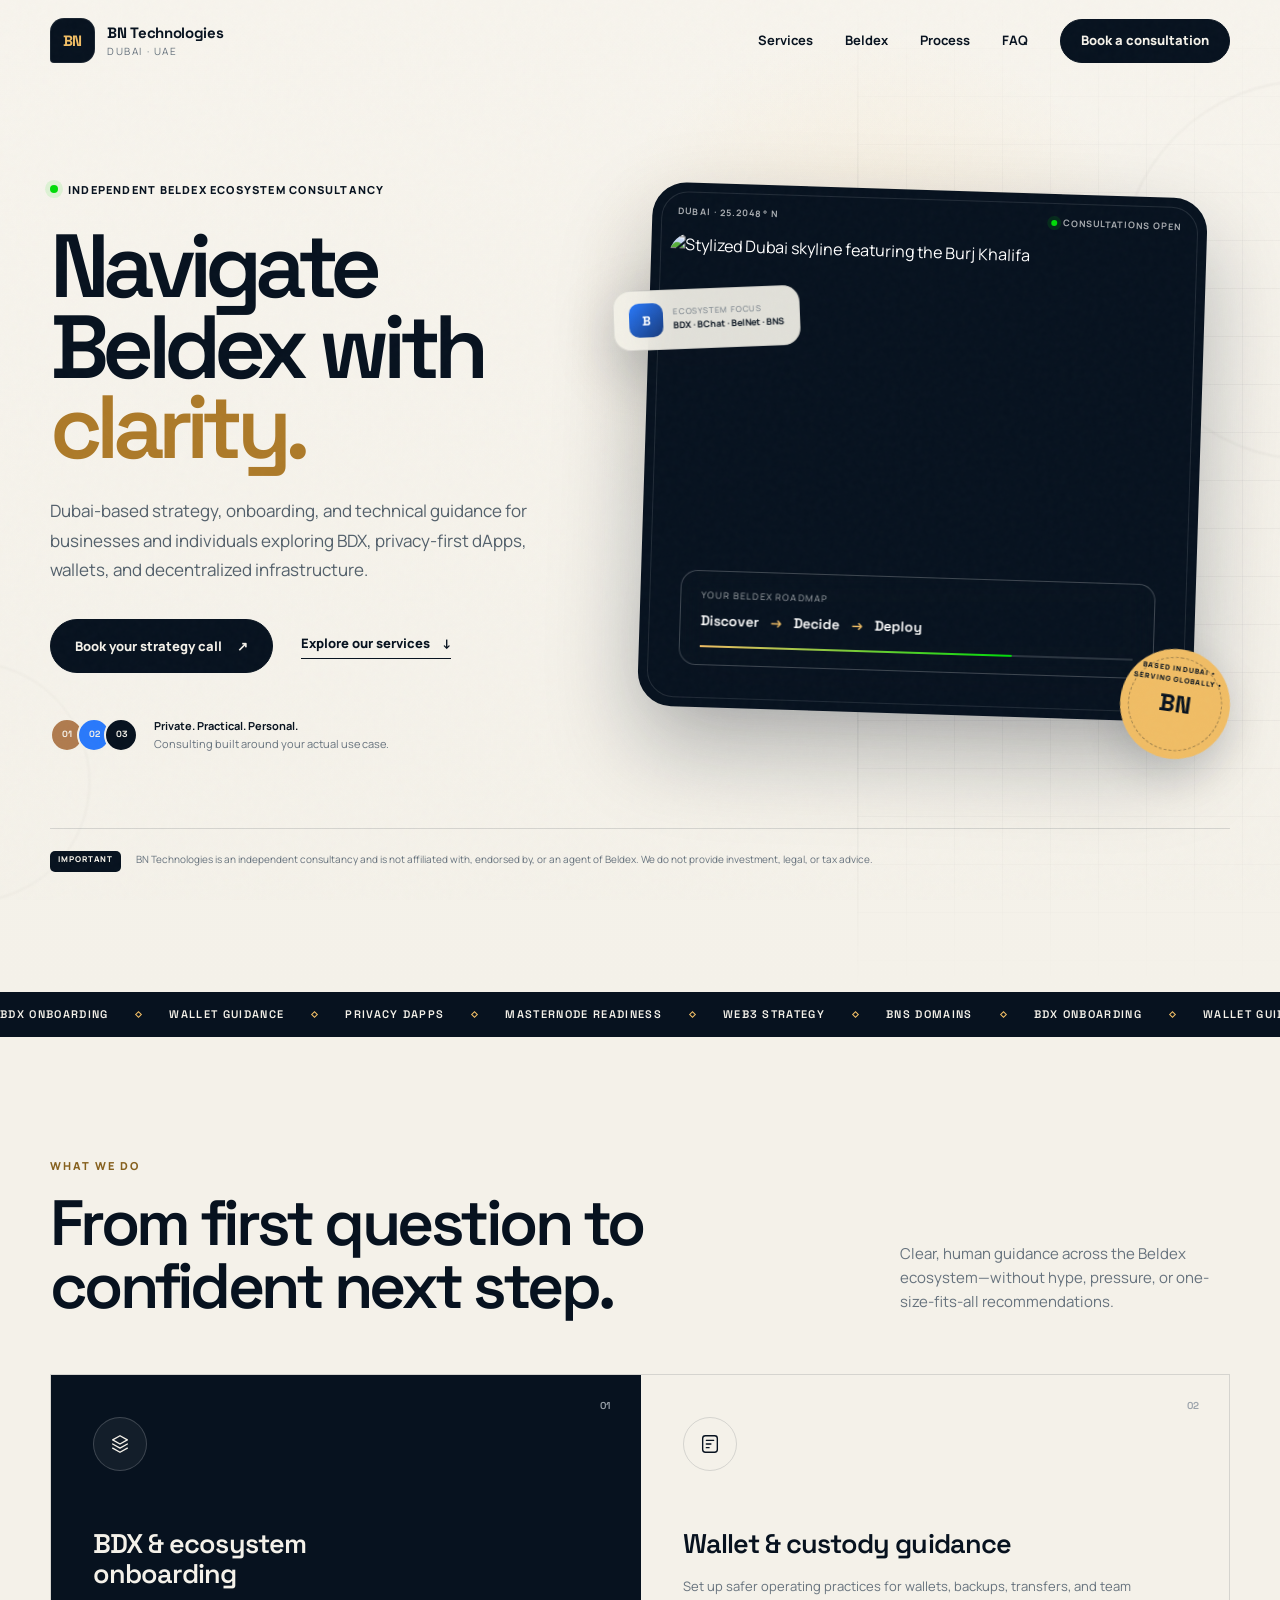
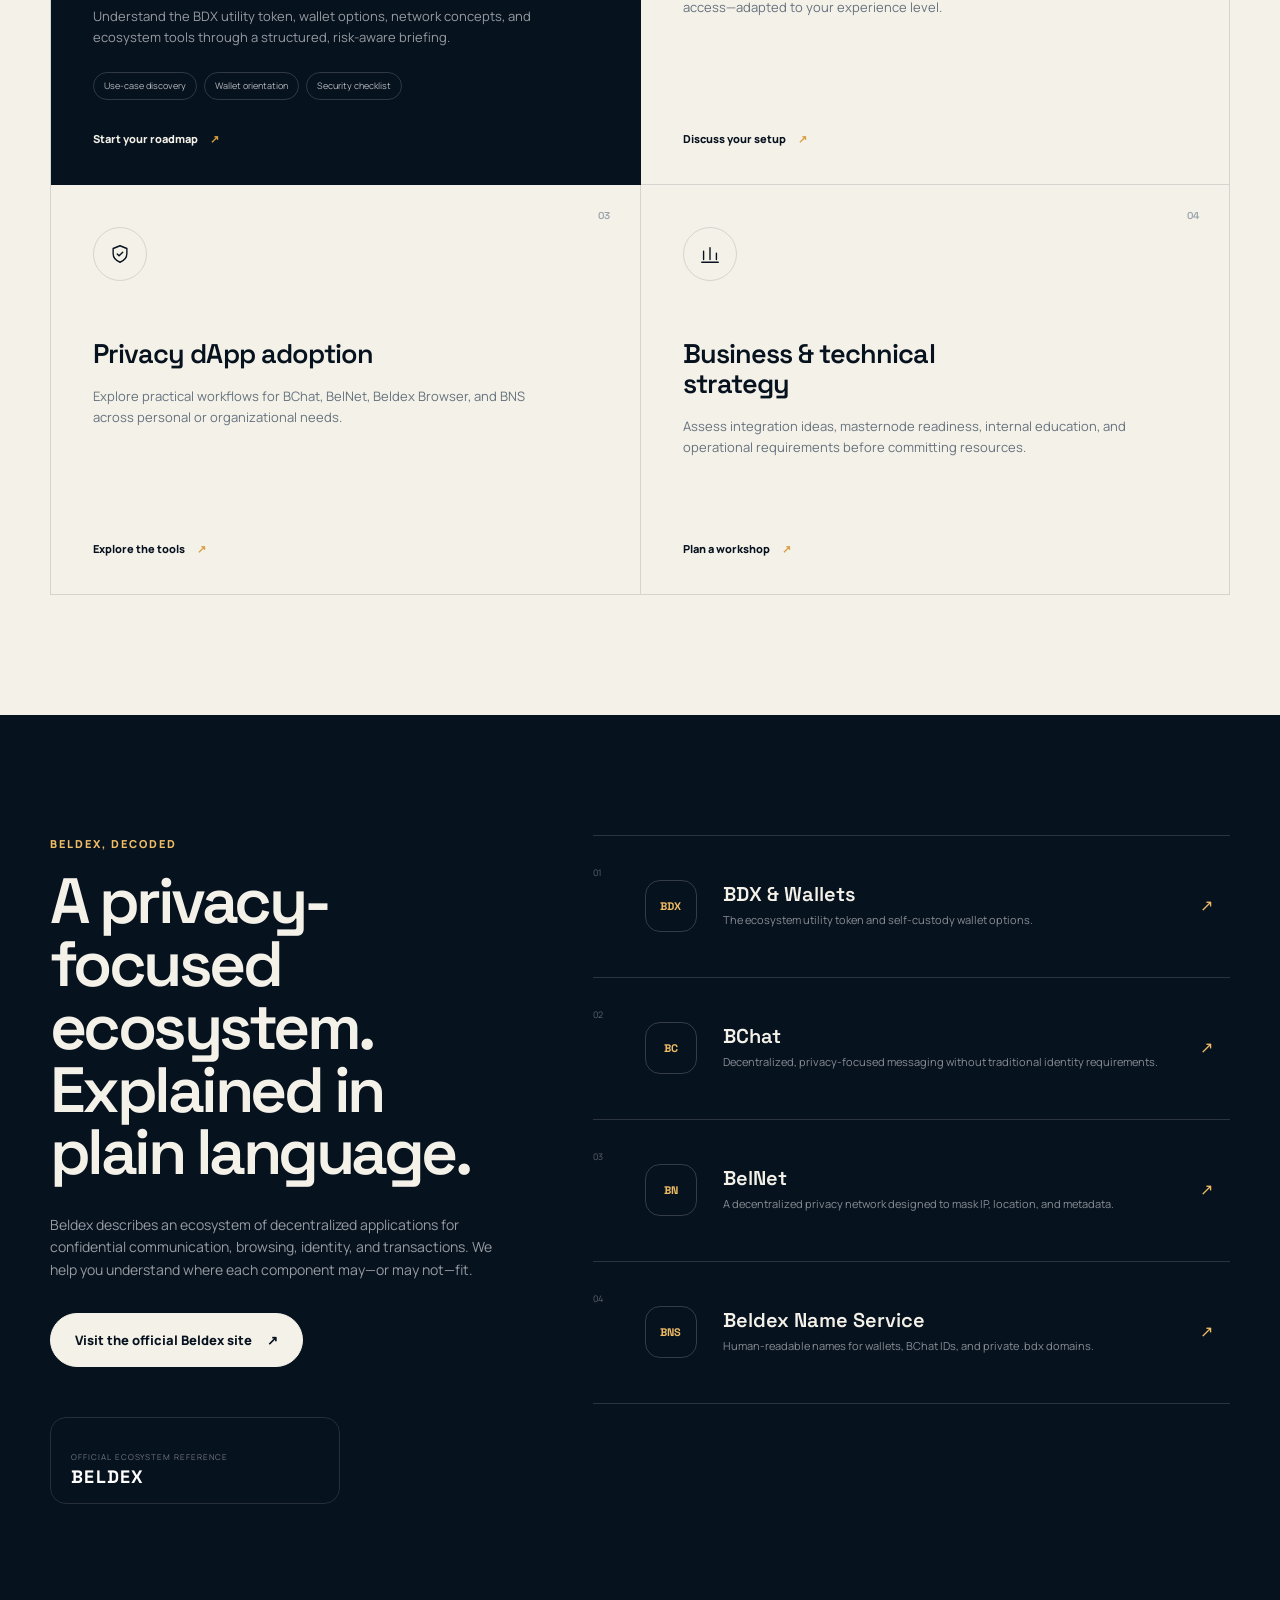
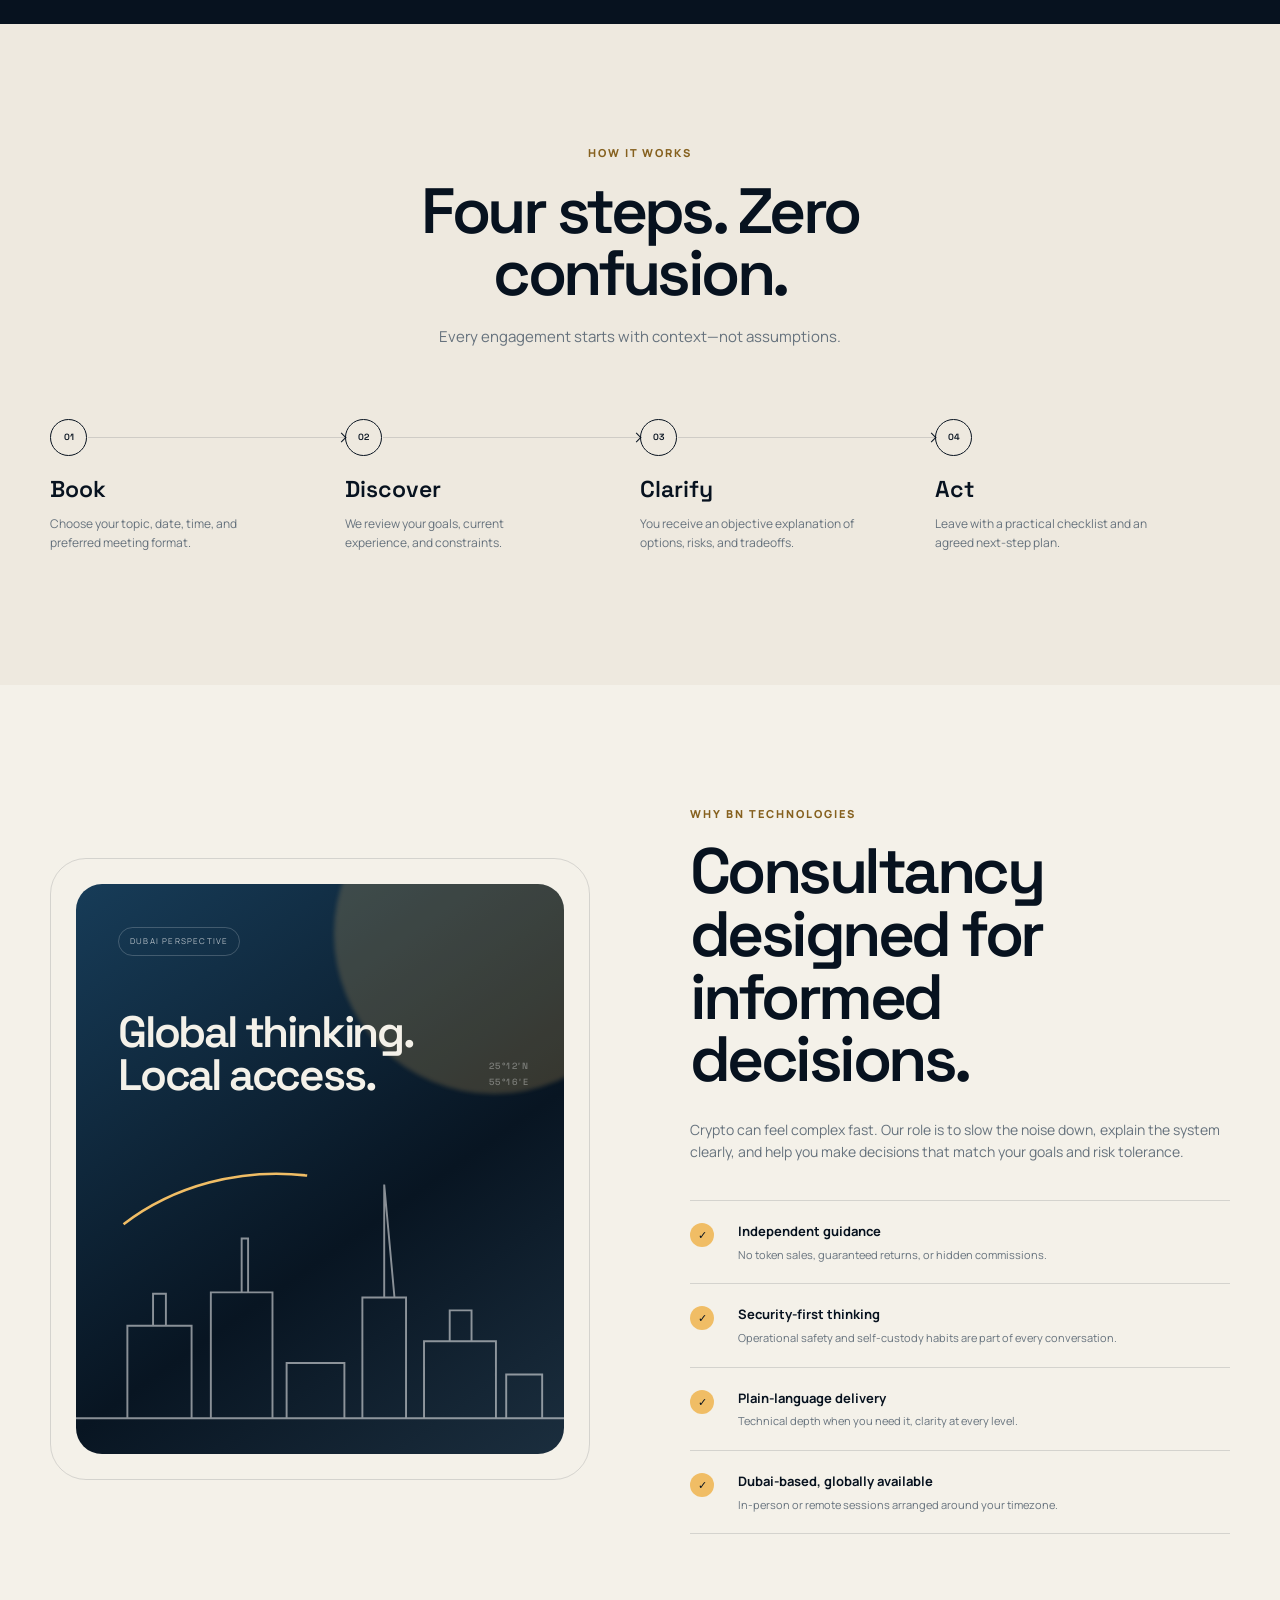
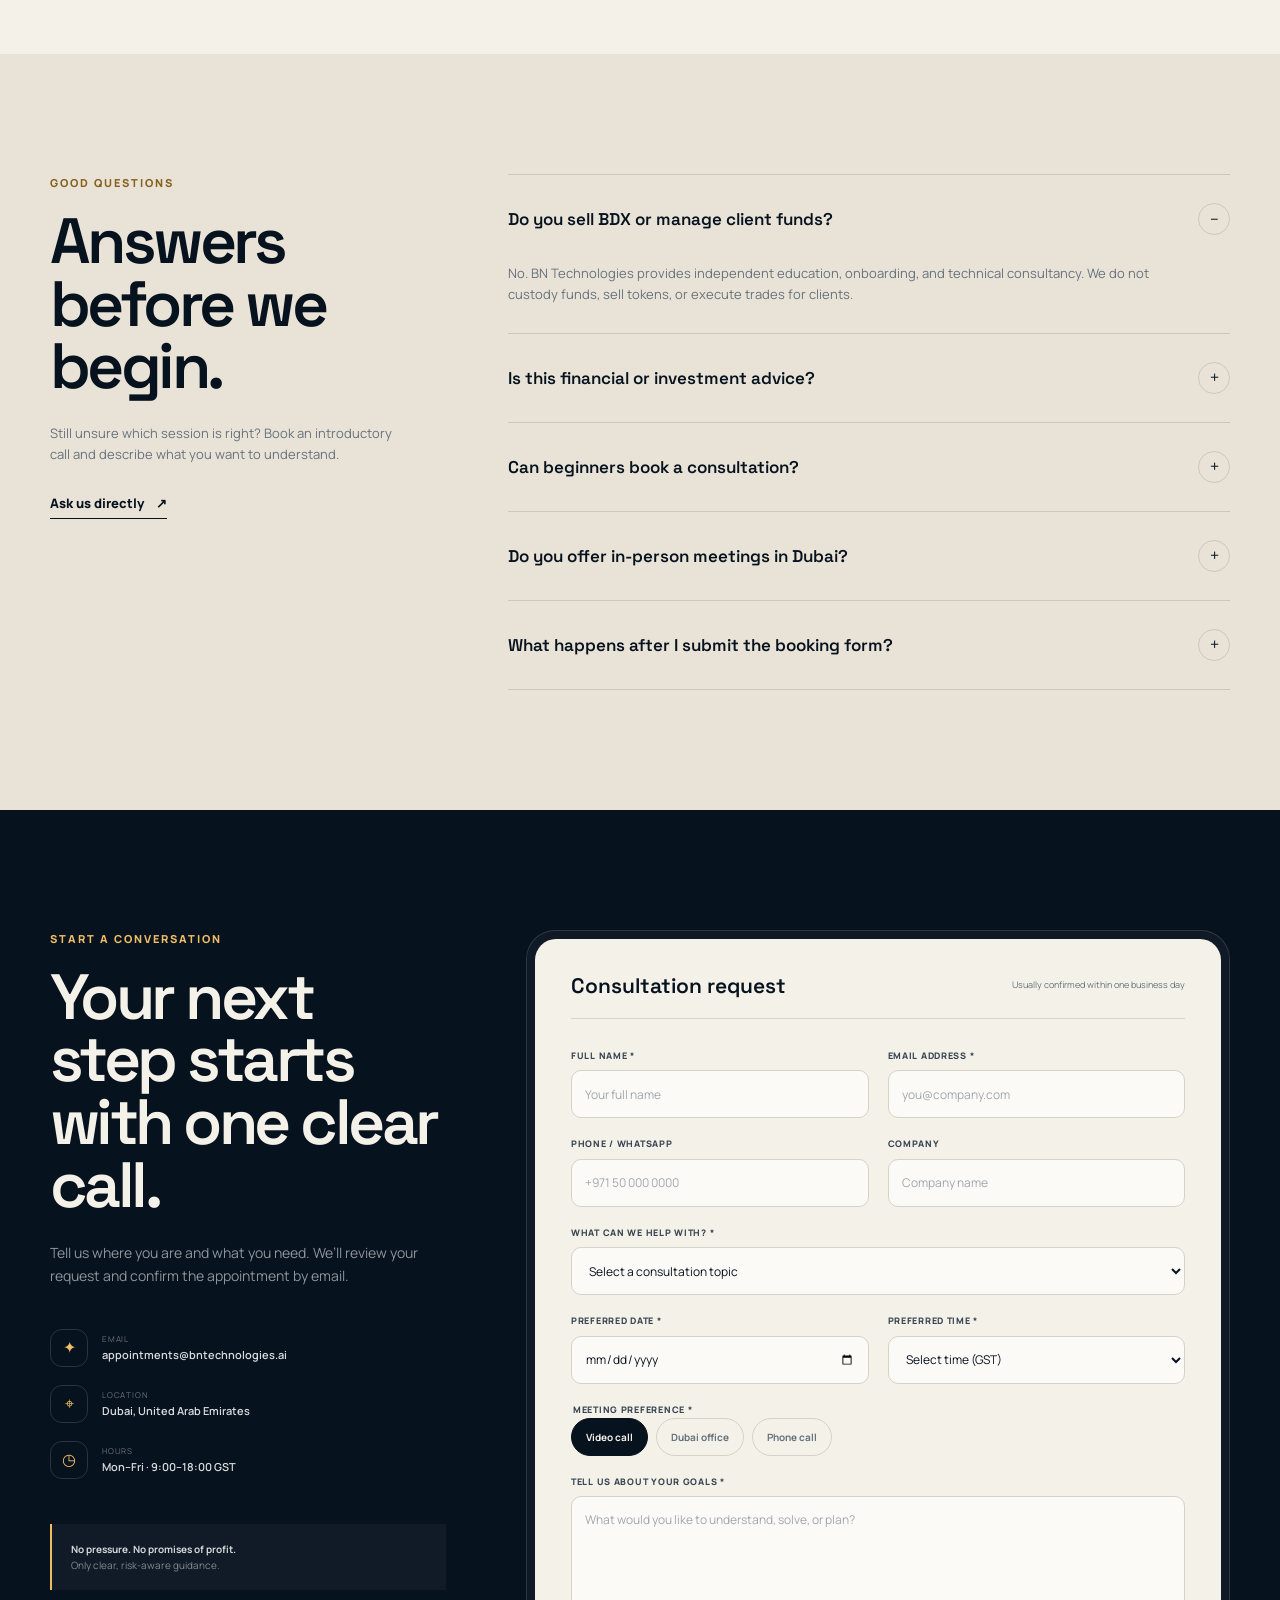
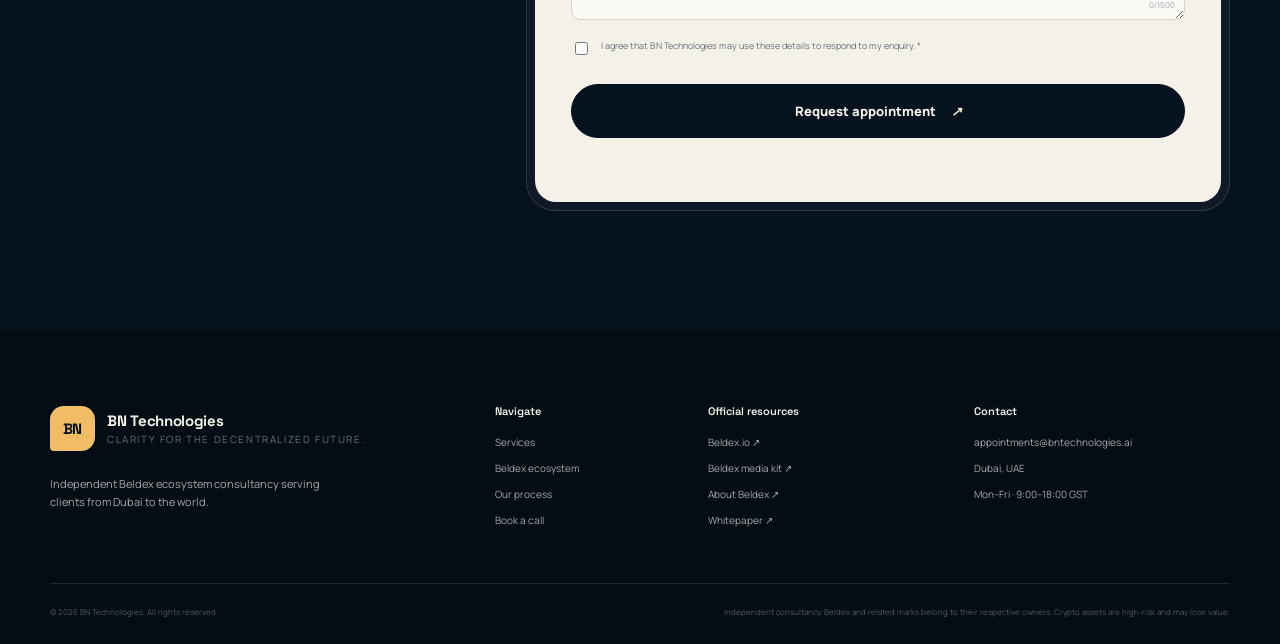
==== index.html @ bf2b1afa "Add files via upload" ====
<!doctype html>
<html lang="en">
<head>
  <meta charset="utf-8">
  <meta name="viewport" content="width=device-width, initial-scale=1">
  <meta name="description" content="BN Technologies is a Dubai-based independent consultancy for Beldex ecosystem onboarding, wallet guidance, privacy tools, masternode readiness, and Web3 strategy.">
  <meta name="theme-color" content="#07121f">
  <meta property="og:title" content="BN Technologies | Beldex Ecosystem Consultancy in Dubai">
  <meta property="og:description" content="Practical, independent guidance for BDX, wallets, BChat, BelNet, BNS, and Beldex ecosystem adoption.">
  <meta property="og:type" content="website">
  <meta property="og:url" content="https://bntechnologies.ai/">
  <link rel="canonical" href="https://bntechnologies.ai/">
  <link rel="icon" href="assets/favicon.svg" type="image/svg+xml">
  <link rel="preconnect" href="https://fonts.googleapis.com">
  <link rel="preconnect" href="https://fonts.gstatic.com" crossorigin>
  <link href="https://fonts.googleapis.com/css2?family=Manrope:wght@400;500;600;700;800&amp;family=Space+Grotesk:wght@500;600;700&amp;display=swap" rel="stylesheet">
  <script>document.documentElement.classList.add('js');</script>
  <link rel="stylesheet" href="styles.css">
  <title>BN Technologies | Beldex Ecosystem Consultancy in Dubai</title>
</head>
<body>
  <div class="page-noise" aria-hidden="true"></div>
  <header class="site-header" id="top">
    <div class="container header-inner">
      <a class="brand" href="#top" aria-label="BN Technologies home">
        <span class="brand-mark" aria-hidden="true"><span>BN</span></span>
        <span class="brand-copy"><strong>BN Technologies</strong><small>Dubai · UAE</small></span>
      </a>
      <button class="menu-toggle" type="button" aria-expanded="false" aria-controls="site-nav" aria-label="Toggle navigation">
        <span></span><span></span>
      </button>
      <nav class="site-nav" id="site-nav" aria-label="Primary navigation">
        <a href="#services">Services</a>
        <a href="#ecosystem">Beldex</a>
        <a href="#process">Process</a>
        <a href="#faq">FAQ</a>
        <a class="button button-small" href="#book">Book a consultation</a>
      </nav>
    </div>
  </header>

  <main>
    <section class="hero section-pad">
      <div class="hero-orb hero-orb-one" aria-hidden="true"></div>
      <div class="hero-orb hero-orb-two" aria-hidden="true"></div>
      <div class="container hero-grid">
        <div class="hero-copy reveal">
          <div class="eyebrow"><span class="eyebrow-dot"></span>Independent Beldex ecosystem consultancy</div>
          <h1>Navigate Beldex with <em>clarity.</em></h1>
          <p class="hero-lead">Dubai-based strategy, onboarding, and technical guidance for businesses and individuals exploring BDX, privacy-first dApps, wallets, and decentralized infrastructure.</p>
          <div class="hero-actions">
            <a class="button" href="#book">Book your strategy call <span aria-hidden="true">↗</span></a>
            <a class="text-link" href="#services">Explore our services <span aria-hidden="true">↓</span></a>
          </div>
          <div class="hero-trust">
            <div class="trust-avatars" aria-hidden="true"><span>01</span><span>02</span><span>03</span></div>
            <p><strong>Private. Practical. Personal.</strong><br>Consulting built around your actual use case.</p>
          </div>
        </div>

        <div class="hero-visual reveal reveal-delay">
          <div class="skyline-card">
            <div class="skyline-topline">
              <span>Dubai · 25.2048° N</span>
              <span class="live-badge"><i></i>Consultations open</span>
            </div>
            <img class="dubai-skyline" src="assets/dubai-skyline.svg" alt="Stylized Dubai skyline featuring the Burj Khalifa">
            <div class="hero-data-card hero-data-primary">
              <span class="data-label">Your Beldex roadmap</span>
              <strong>Discover <span>→</span> Decide <span>→</span> Deploy</strong>
              <div class="progress-track"><i></i></div>
            </div>
            <div class="hero-data-card hero-data-floating">
              <span class="mini-icon" aria-hidden="true">B</span>
              <span><small>Ecosystem focus</small><strong>BDX · BChat · BelNet · BNS</strong></span>
            </div>
          </div>
          <div class="hero-stamp" aria-label="Based in Dubai, serving globally">
            <span>BASED IN DUBAI • SERVING GLOBALLY • </span>
            <strong>BN</strong>
          </div>
        </div>
      </div>
      <div class="container disclaimer-bar reveal">
        <span>Important</span>
        <p>BN Technologies is an independent consultancy and is not affiliated with, endorsed by, or an agent of Beldex. We do not provide investment, legal, or tax advice.</p>
      </div>
    </section>

    <section class="signal-strip" aria-label="Core expertise">
      <div class="signal-track">
        <span>BDX onboarding</span><i></i><span>Wallet guidance</span><i></i><span>Privacy dApps</span><i></i><span>Masternode readiness</span><i></i><span>Web3 strategy</span><i></i><span>BNS domains</span><i></i>
        <span aria-hidden="true">BDX onboarding</span><i aria-hidden="true"></i><span aria-hidden="true">Wallet guidance</span><i aria-hidden="true"></i><span aria-hidden="true">Privacy dApps</span><i aria-hidden="true"></i><span aria-hidden="true">Masternode readiness</span><i aria-hidden="true"></i><span aria-hidden="true">Web3 strategy</span><i aria-hidden="true"></i><span aria-hidden="true">BNS domains</span><i aria-hidden="true"></i>
      </div>
    </section>

    <section class="services section-pad" id="services">
      <div class="container">
        <div class="section-heading reveal">
          <div><span class="kicker">What we do</span><h2>From first question to confident next step.</h2></div>
          <p>Clear, human guidance across the Beldex ecosystem—without hype, pressure, or one-size-fits-all recommendations.</p>
        </div>
        <div class="services-grid">
          <article class="service-card service-card-featured reveal">
            <div class="service-number">01</div>
            <div class="service-icon" aria-hidden="true"><svg viewBox="0 0 24 24"><path d="M4 7.5 12 3l8 4.5-8 4.5-8-4.5Z"/><path d="m4 12 8 4.5 8-4.5M4 16.5l8 4.5 8-4.5"/></svg></div>
            <h3>BDX & ecosystem onboarding</h3>
            <p>Understand the BDX utility token, wallet options, network concepts, and ecosystem tools through a structured, risk-aware briefing.</p>
            <ul><li>Use-case discovery</li><li>Wallet orientation</li><li>Security checklist</li></ul>
            <a href="#book">Start your roadmap <span>↗</span></a>
          </article>
          <article class="service-card reveal">
            <div class="service-number">02</div>
            <div class="service-icon" aria-hidden="true"><svg viewBox="0 0 24 24"><rect x="4" y="3" width="16" height="18" rx="3"/><path d="M8 8h8M8 12h5M8 16h3"/></svg></div>
            <h3>Wallet & custody guidance</h3>
            <p>Set up safer operating practices for wallets, backups, transfers, and team access—adapted to your experience level.</p>
            <a href="#book">Discuss your setup <span>↗</span></a>
          </article>
          <article class="service-card reveal">
            <div class="service-number">03</div>
            <div class="service-icon" aria-hidden="true"><svg viewBox="0 0 24 24"><path d="M12 3 4.5 6v5.5c0 4.6 3.2 7.8 7.5 9.5 4.3-1.7 7.5-4.9 7.5-9.5V6L12 3Z"/><path d="m9 12 2 2 4-4"/></svg></div>
            <h3>Privacy dApp adoption</h3>
            <p>Explore practical workflows for BChat, BelNet, Beldex Browser, and BNS across personal or organizational needs.</p>
            <a href="#ecosystem">Explore the tools <span>↗</span></a>
          </article>
          <article class="service-card reveal">
            <div class="service-number">04</div>
            <div class="service-icon" aria-hidden="true"><svg viewBox="0 0 24 24"><path d="M5 18V9M12 18V5M19 18v-7"/><path d="M3 21h18"/></svg></div>
            <h3>Business & technical strategy</h3>
            <p>Assess integration ideas, masternode readiness, internal education, and operational requirements before committing resources.</p>
            <a href="#book">Plan a workshop <span>↗</span></a>
          </article>
        </div>
      </div>
    </section>

    <section class="ecosystem section-pad" id="ecosystem">
      <div class="container ecosystem-grid">
        <div class="ecosystem-intro reveal">
          <span class="kicker kicker-light">Beldex, decoded</span>
          <h2>A privacy-focused ecosystem. Explained in plain language.</h2>
          <p>Beldex describes an ecosystem of decentralized applications for confidential communication, browsing, identity, and transactions. We help you understand where each component may—or may not—fit.</p>
          <a class="button button-light" href="https://beldex.io" target="_blank" rel="noopener noreferrer">Visit the official Beldex site <span>↗</span></a>
          <div class="official-mark">
            <span>Official ecosystem reference</span>
            <img src="https://beldex.io/img/media-kit/download/Beldex_horizontal_svg.svg" alt="Beldex official logo" loading="lazy">
            <strong aria-hidden="true">BELDEX</strong>
          </div>
        </div>
        <div class="ecosystem-list">
          <a class="ecosystem-item reveal" href="https://beldex.io/usebdx" target="_blank" rel="noopener noreferrer">
            <span class="ecosystem-index">01</span>
            <span class="ecosystem-symbol">BDX</span>
            <span><strong>BDX & Wallets</strong><small>The ecosystem utility token and self-custody wallet options.</small></span>
            <i>↗</i>
          </a>
          <a class="ecosystem-item reveal" href="https://bchat.beldex.io" target="_blank" rel="noopener noreferrer">
            <span class="ecosystem-index">02</span>
            <span class="ecosystem-symbol">BC</span>
            <span><strong>BChat</strong><small>Decentralized, privacy-focused messaging without traditional identity requirements.</small></span>
            <i>↗</i>
          </a>
          <a class="ecosystem-item reveal" href="https://belnet.beldex.io" target="_blank" rel="noopener noreferrer">
            <span class="ecosystem-index">03</span>
            <span class="ecosystem-symbol">BN</span>
            <span><strong>BelNet</strong><small>A decentralized privacy network designed to mask IP, location, and metadata.</small></span>
            <i>↗</i>
          </a>
          <a class="ecosystem-item reveal" href="https://bns.beldex.io" target="_blank" rel="noopener noreferrer">
            <span class="ecosystem-index">04</span>
            <span class="ecosystem-symbol">BNS</span>
            <span><strong>Beldex Name Service</strong><small>Human-readable names for wallets, BChat IDs, and private .bdx domains.</small></span>
            <i>↗</i>
          </a>
        </div>
      </div>
    </section>

    <section class="process section-pad" id="process">
      <div class="container">
        <div class="section-heading section-heading-centered reveal">
          <div><span class="kicker">How it works</span><h2>Four steps. Zero confusion.</h2></div>
          <p>Every engagement starts with context—not assumptions.</p>
        </div>
        <div class="process-grid">
          <article class="process-step reveal"><span>01</span><div class="process-line"><i></i></div><h3>Book</h3><p>Choose your topic, date, time, and preferred meeting format.</p></article>
          <article class="process-step reveal"><span>02</span><div class="process-line"><i></i></div><h3>Discover</h3><p>We review your goals, current experience, and constraints.</p></article>
          <article class="process-step reveal"><span>03</span><div class="process-line"><i></i></div><h3>Clarify</h3><p>You receive an objective explanation of options, risks, and tradeoffs.</p></article>
          <article class="process-step reveal"><span>04</span><div class="process-line"><i></i></div><h3>Act</h3><p>Leave with a practical checklist and an agreed next-step plan.</p></article>
        </div>
      </div>
    </section>

    <section class="why-us section-pad">
      <div class="container why-grid">
        <div class="why-visual reveal">
          <div class="dubai-panel">
            <span class="panel-tag">Dubai perspective</span>
            <h3>Global thinking.<br>Local access.</h3>
            <div class="dubai-coordinates">25°12′N<br>55°16′E</div>
            <svg viewBox="0 0 380 240" aria-hidden="true"><path d="M0 212h380M40 212v-72h50v72M60 140v-25h10v25M105 212v-98h48v98M129 114V72h5v42M164 212v-43h45v43M223 212v-94h34v94M240 118V30l8 88M271 212v-60h56v60M291 152v-24h17v24M335 212v-34h28v34"/><path class="sun-line" d="M37 61c39-30 91-44 143-38"/></svg>
          </div>
        </div>
        <div class="why-copy reveal">
          <span class="kicker">Why BN Technologies</span>
          <h2>Consultancy designed for informed decisions.</h2>
          <p>Crypto can feel complex fast. Our role is to slow the noise down, explain the system clearly, and help you make decisions that match your goals and risk tolerance.</p>
          <div class="why-points">
            <div><span>✓</span><p><strong>Independent guidance</strong><small>No token sales, guaranteed returns, or hidden commissions.</small></p></div>
            <div><span>✓</span><p><strong>Security-first thinking</strong><small>Operational safety and self-custody habits are part of every conversation.</small></p></div>
            <div><span>✓</span><p><strong>Plain-language delivery</strong><small>Technical depth when you need it, clarity at every level.</small></p></div>
            <div><span>✓</span><p><strong>Dubai-based, globally available</strong><small>In-person or remote sessions arranged around your timezone.</small></p></div>
          </div>
        </div>
      </div>
    </section>

    <section class="faq section-pad" id="faq">
      <div class="container faq-grid">
        <div class="faq-intro reveal">
          <span class="kicker">Good questions</span>
          <h2>Answers before we begin.</h2>
          <p>Still unsure which session is right? Book an introductory call and describe what you want to understand.</p>
          <a class="text-link" href="#book">Ask us directly <span>↗</span></a>
        </div>
        <div class="accordion reveal">
          <div class="accordion-item is-open">
            <button type="button" aria-expanded="true"><span>Do you sell BDX or manage client funds?</span><i>−</i></button>
            <div class="accordion-panel"><p>No. BN Technologies provides independent education, onboarding, and technical consultancy. We do not custody funds, sell tokens, or execute trades for clients.</p></div>
          </div>
          <div class="accordion-item">
            <button type="button" aria-expanded="false"><span>Is this financial or investment advice?</span><i>+</i></button>
            <div class="accordion-panel"><p>No. Our work is informational and technical. Crypto assets carry significant risk, and clients should obtain independent legal, tax, and financial advice where appropriate.</p></div>
          </div>
          <div class="accordion-item">
            <button type="button" aria-expanded="false"><span>Can beginners book a consultation?</span><i>+</i></button>
            <div class="accordion-panel"><p>Yes. Sessions are tailored to your current experience. We can begin with the fundamentals or move directly into a specific wallet, dApp, or infrastructure topic.</p></div>
          </div>
          <div class="accordion-item">
            <button type="button" aria-expanded="false"><span>Do you offer in-person meetings in Dubai?</span><i>+</i></button>
            <div class="accordion-panel"><p>Yes, subject to availability and confirmation. Remote consultations are also available globally by Google Meet, Zoom, or Microsoft Teams.</p></div>
          </div>
          <div class="accordion-item">
            <button type="button" aria-expanded="false"><span>What happens after I submit the booking form?</span><i>+</i></button>
            <div class="accordion-panel"><p>Your request is emailed to our appointments inbox. Our team reviews the details and confirms the meeting time or suggests an alternative by email.</p></div>
          </div>
        </div>
      </div>
    </section>

    <section class="booking section-pad" id="book">
      <div class="container booking-shell">
        <div class="booking-copy reveal">
          <span class="kicker kicker-light">Start a conversation</span>
          <h2>Your next step starts with one clear call.</h2>
          <p>Tell us where you are and what you need. We’ll review your request and confirm the appointment by email.</p>
          <div class="booking-contact">
            <div><span aria-hidden="true">✦</span><p><small>Email</small><a href="mailto:appointments@bntechnologies.ai">appointments@bntechnologies.ai</a></p></div>
            <div><span aria-hidden="true">⌖</span><p><small>Location</small><strong>Dubai, United Arab Emirates</strong></p></div>
            <div><span aria-hidden="true">◷</span><p><small>Hours</small><strong>Mon–Fri · 9:00–18:00 GST</strong></p></div>
          </div>
          <div class="booking-note"><strong>No pressure. No promises of profit.</strong><br>Only clear, risk-aware guidance.</div>
        </div>

        <div class="booking-form-wrap reveal reveal-delay">
          <form class="booking-form" id="booking-form" action="api/book-appointment.php" method="post">
            <div class="form-heading"><span>Consultation request</span><small>Usually confirmed within one business day</small></div>
            <div class="form-grid">
              <label class="field"><span>Full name *</span><input type="text" name="full_name" autocomplete="name" required maxlength="80" placeholder="Your full name"></label>
              <label class="field"><span>Email address *</span><input type="email" name="email" autocomplete="email" required maxlength="120" placeholder="you@company.com"></label>
              <label class="field"><span>Phone / WhatsApp</span><input type="tel" name="phone" autocomplete="tel" maxlength="30" placeholder="+971 50 000 0000"></label>
              <label class="field"><span>Company</span><input type="text" name="company" autocomplete="organization" maxlength="100" placeholder="Company name"></label>
              <label class="field field-full"><span>What can we help with? *</span><select name="service" required><option value="" selected disabled>Select a consultation topic</option><option>BDX & ecosystem onboarding</option><option>Wallet & custody guidance</option><option>Privacy dApp adoption</option><option>Masternode readiness</option><option>Business & technical strategy</option><option>Team workshop</option><option>Other</option></select></label>
              <label class="field"><span>Preferred date *</span><input id="meeting-date" type="date" name="meeting_date" required></label>
              <label class="field"><span>Preferred time *</span><select name="meeting_time" required><option value="" selected disabled>Select time (GST)</option><option>09:00 GST</option><option>10:30 GST</option><option>12:00 GST</option><option>14:00 GST</option><option>15:30 GST</option><option>17:00 GST</option></select></label>
              <fieldset class="field field-full meeting-mode"><legend>Meeting preference *</legend><label><input type="radio" name="meeting_mode" value="Video call" checked><span>Video call</span></label><label><input type="radio" name="meeting_mode" value="Dubai office"><span>Dubai office</span></label><label><input type="radio" name="meeting_mode" value="Phone call"><span>Phone call</span></label></fieldset>
              <label class="field field-full"><span>Tell us about your goals *</span><textarea name="message" required maxlength="1500" rows="5" placeholder="What would you like to understand, solve, or plan?"></textarea><small class="char-count"><span id="char-count">0</span>/1500</small></label>
              <label class="privacy-check field-full"><input type="checkbox" name="consent" value="yes" required><span>I agree that BN Technologies may use these details to respond to my enquiry. *</span></label>
              <label class="website-field" aria-hidden="true">Leave empty<input type="text" name="website" tabindex="-1" autocomplete="off"></label>
            </div>
            <button class="button submit-button" type="submit"><span>Request appointment</span><i aria-hidden="true">↗</i></button>
            <p class="form-status" id="form-status" role="status" aria-live="polite"></p>
          </form>
        </div>
      </div>
    </section>
  </main>

  <footer class="site-footer">
    <div class="container footer-main">
      <div class="footer-brand">
        <a class="brand" href="#top"><span class="brand-mark"><span>BN</span></span><span class="brand-copy"><strong>BN Technologies</strong><small>Clarity for the decentralized future.</small></span></a>
        <p>Independent Beldex ecosystem consultancy serving clients from Dubai to the world.</p>
      </div>
      <div class="footer-links"><strong>Navigate</strong><a href="#services">Services</a><a href="#ecosystem">Beldex ecosystem</a><a href="#process">Our process</a><a href="#book">Book a call</a></div>
      <div class="footer-links"><strong>Official resources</strong><a href="https://beldex.io" target="_blank" rel="noopener noreferrer">Beldex.io ↗</a><a href="https://beldex.io/mediakit" target="_blank" rel="noopener noreferrer">Beldex media kit ↗</a><a href="https://beldex.io/about-us" target="_blank" rel="noopener noreferrer">About Beldex ↗</a><a href="https://beldex.io/whitepaper.pdf" target="_blank" rel="noopener noreferrer">Whitepaper ↗</a></div>
      <div class="footer-links"><strong>Contact</strong><a href="mailto:appointments@bntechnologies.ai">appointments@bntechnologies.ai</a><span>Dubai, UAE</span><span>Mon–Fri · 9:00–18:00 GST</span></div>
    </div>
    <div class="container footer-legal">
      <p>© <span id="current-year">2026</span> BN Technologies. All rights reserved.</p>
      <p>Independent consultancy. Beldex and related marks belong to their respective owners. Crypto assets are high-risk and may lose value.</p>
    </div>
  </footer>
  <script src="script.js" defer></script>
</body>
</html>
---- styles.css ----
:root {
  --ink: #07121f;
  --ink-soft: #102233;
  --paper: #f4f1e9;
  --paper-deep: #e9e3d6;
  --white: #ffffff;
  --sand: #f0bd65;
  --sand-deep: #d99e42;
  --blue: #2979fb;
  --green: #00db09;
  --muted: #66727d;
  --line: rgba(7, 18, 31, .13);
  --radius: 26px;
  --shadow: 0 30px 80px rgba(8, 21, 32, .14);
  --font-body: "Manrope", sans-serif;
  --font-display: "Space Grotesk", sans-serif;
}

* { box-sizing: border-box; }
html { scroll-behavior: smooth; }
body { margin: 0; color: var(--ink); background: var(--paper); font-family: var(--font-body); line-height: 1.6; -webkit-font-smoothing: antialiased; }
body.menu-open { overflow: hidden; }
button, input, select, textarea { font: inherit; }
button, a { -webkit-tap-highlight-color: transparent; }
a { color: inherit; text-decoration: none; }
img, svg { display: block; max-width: 100%; }
h1, h2, h3, p { margin-top: 0; }
fieldset { border: 0; margin: 0; padding: 0; }
.container { width: min(1180px, calc(100% - 48px)); margin: 0 auto; }
.section-pad { padding: 120px 0; }
.page-noise { position: fixed; inset: 0; z-index: 99; pointer-events: none; opacity: .035; background-image: url("data:image/svg+xml,%3Csvg viewBox='0 0 180 180' xmlns='http://www.w3.org/2000/svg'%3E%3Cfilter id='n'%3E%3CfeTurbulence type='fractalNoise' baseFrequency='.8' numOctaves='4' stitchTiles='stitch'/%3E%3C/filter%3E%3Crect width='100%25' height='100%25' filter='url(%23n)' opacity='.65'/%3E%3C/svg%3E"); }

.site-header { position: fixed; top: 0; left: 0; width: 100%; z-index: 50; padding: 18px 0; transition: .3s ease; }
.site-header.is-scrolled { padding: 10px 0; background: rgba(244, 241, 233, .84); backdrop-filter: blur(20px); border-bottom: 1px solid rgba(7, 18, 31, .08); }
.header-inner { display: flex; align-items: center; justify-content: space-between; }
.brand { display: inline-flex; align-items: center; gap: 12px; }
.brand-mark { width: 45px; aspect-ratio: 1; display: grid; place-items: center; background: var(--ink); border-radius: 14px 14px 14px 4px; color: var(--sand); box-shadow: inset 0 0 0 1px rgba(255,255,255,.08); }
.brand-mark span { font: 700 15px/1 var(--font-display); letter-spacing: -.04em; }
.brand-copy { display: flex; flex-direction: column; line-height: 1.15; }
.brand-copy strong { font: 700 15px/1.2 var(--font-display); letter-spacing: -.02em; }
.brand-copy small { margin-top: 4px; color: var(--muted); font-size: 10px; letter-spacing: .16em; text-transform: uppercase; }
.site-nav { display: flex; align-items: center; gap: 32px; }
.site-nav > a:not(.button) { font-size: 13px; font-weight: 700; position: relative; }
.site-nav > a:not(.button)::after { content: ""; position: absolute; left: 0; bottom: -6px; width: 100%; height: 1px; background: var(--ink); transform: scaleX(0); transform-origin: right; transition: transform .25s; }
.site-nav > a:not(.button):hover::after { transform: scaleX(1); transform-origin: left; }
.menu-toggle { display: none; border: 0; background: none; width: 44px; height: 44px; padding: 12px; cursor: pointer; }
.menu-toggle span { display: block; height: 2px; background: var(--ink); margin: 6px 0; transition: .25s; }

.button { display: inline-flex; align-items: center; justify-content: center; gap: 15px; min-height: 54px; padding: 0 24px; border: 1px solid var(--ink); border-radius: 100px; color: var(--paper); background: var(--ink); font-size: 13px; font-weight: 800; cursor: pointer; transition: transform .25s, background .25s, color .25s, box-shadow .25s; }
.button:hover { transform: translateY(-2px); color: var(--ink); background: var(--sand); box-shadow: 0 12px 30px rgba(7,18,31,.14); }
.button-small { min-height: 44px; padding: 0 20px; }
.button-light { color: var(--ink); background: var(--paper); border-color: var(--paper); }
.button-light:hover { background: var(--sand); border-color: var(--sand); }
.text-link { display: inline-flex; align-items: center; gap: 12px; padding-bottom: 4px; border-bottom: 1px solid var(--ink); font-size: 13px; font-weight: 800; }
.text-link span { transition: transform .2s; }
.text-link:hover span { transform: translate(2px, -2px); }
.kicker { display: block; margin-bottom: 18px; color: #86611f; font-size: 11px; font-weight: 800; letter-spacing: .18em; text-transform: uppercase; }
.kicker-light { color: var(--sand); }
.section-heading { display: grid; grid-template-columns: 1.4fr .6fr; align-items: end; gap: 80px; margin-bottom: 56px; }
.section-heading h2, .ecosystem-intro h2, .why-copy h2, .faq-intro h2, .booking-copy h2 { margin-bottom: 0; font: 600 clamp(38px, 5vw, 66px)/.98 var(--font-display); letter-spacing: -.055em; }
.section-heading p { max-width: 460px; margin-bottom: 4px; color: var(--muted); font-size: 15px; }
.section-heading-centered { display: block; max-width: 700px; margin: 0 auto 70px; text-align: center; }
.section-heading-centered p { margin: 20px auto 0; }

.hero { position: relative; min-height: 860px; padding-top: 170px; overflow: hidden; background: radial-gradient(circle at 68% 34%, rgba(240,189,101,.15), transparent 28%), linear-gradient(180deg, #f7f4ed 0%, var(--paper) 100%); }
.hero::after { content: ""; position: absolute; top: 0; right: 0; width: 33%; height: 100%; border-left: 1px solid rgba(7,18,31,.06); background-image: linear-gradient(rgba(7,18,31,.035) 1px, transparent 1px), linear-gradient(90deg, rgba(7,18,31,.035) 1px, transparent 1px); background-size: 48px 48px; mask-image: linear-gradient(to bottom, transparent, black 28%, black 72%, transparent); }
.hero-orb { position: absolute; border-radius: 50%; filter: blur(1px); pointer-events: none; }
.hero-orb-one { width: 380px; height: 380px; top: 80px; right: -220px; border: 1px solid rgba(7,18,31,.08); }
.hero-orb-two { width: 240px; height: 240px; bottom: 90px; left: -150px; border: 1px solid rgba(7,18,31,.06); }
.hero-grid { position: relative; z-index: 2; display: grid; grid-template-columns: .94fr 1.06fr; align-items: center; gap: 76px; }
.eyebrow { display: inline-flex; align-items: center; gap: 10px; margin-bottom: 28px; font-size: 11px; font-weight: 800; letter-spacing: .11em; text-transform: uppercase; }
.eyebrow-dot { width: 8px; height: 8px; background: var(--green); border-radius: 50%; box-shadow: 0 0 0 5px rgba(0,219,9,.1); }
.hero h1 { max-width: 680px; margin-bottom: 28px; font: 600 clamp(58px, 7vw, 96px)/.9 var(--font-display); letter-spacing: -.075em; }
.hero h1 em { color: #ad7a29; font-style: normal; }
.hero-lead { max-width: 610px; margin-bottom: 34px; color: #53606b; font-size: 17px; line-height: 1.75; }
.hero-actions { display: flex; align-items: center; gap: 28px; flex-wrap: wrap; }
.hero-trust { display: flex; align-items: center; gap: 16px; margin-top: 44px; }
.hero-trust p { margin: 0; color: var(--muted); font-size: 11px; line-height: 1.6; }
.hero-trust strong { color: var(--ink); }
.trust-avatars { display: flex; }
.trust-avatars span { width: 34px; height: 34px; display: grid; place-items: center; margin-left: -7px; border: 2px solid var(--paper); border-radius: 50%; color: var(--paper); background: var(--ink); font: 700 9px/1 var(--font-display); }
.trust-avatars span:first-child { margin-left: 0; background: #b07b4e; }
.trust-avatars span:nth-child(2) { background: #2979fb; }
.hero-visual { position: relative; padding: 20px 30px 44px 0; }
.skyline-card { position: relative; border-radius: 34px; padding: 18px; color: var(--white); background: var(--ink); box-shadow: 0 40px 90px rgba(7,18,31,.28); transform: rotate(1.8deg); }
.skyline-card::before { content: ""; position: absolute; inset: 9px; z-index: 2; pointer-events: none; border: 1px solid rgba(255,255,255,.11); border-radius: 27px; }
.skyline-topline { display: flex; align-items: center; justify-content: space-between; padding: 4px 8px 14px; color: rgba(255,255,255,.65); font-size: 9px; font-weight: 700; letter-spacing: .12em; text-transform: uppercase; }
.live-badge { display: inline-flex; align-items: center; gap: 6px; }
.live-badge i { width: 6px; height: 6px; border-radius: 50%; background: var(--green); box-shadow: 0 0 0 4px rgba(0,219,9,.12); }
.dubai-skyline { width: 100%; aspect-ratio: 1.14; object-fit: cover; border-radius: 23px; }
.hero-data-card { position: absolute; z-index: 3; border: 1px solid rgba(255,255,255,.22); border-radius: 17px; box-shadow: 0 18px 60px rgba(7,18,31,.22); backdrop-filter: blur(14px); }
.hero-data-primary { left: 40px; right: 40px; bottom: 42px; padding: 17px 20px; background: rgba(7,18,31,.72); }
.data-label { display: block; margin-bottom: 5px; color: rgba(255,255,255,.64); font-size: 9px; letter-spacing: .13em; text-transform: uppercase; }
.hero-data-primary strong { font: 600 14px/1.3 var(--font-display); }
.hero-data-primary strong span { margin: 0 8px; color: var(--sand); }
.progress-track { height: 2px; margin-top: 12px; background: rgba(255,255,255,.14); }
.progress-track i { display: block; width: 72%; height: 100%; background: linear-gradient(90deg, var(--sand), var(--green)); }
.hero-data-floating { display: flex; align-items: center; gap: 10px; left: -36px; top: 105px; padding: 12px 15px; background: rgba(244,241,233,.92); color: var(--ink); border-color: rgba(7,18,31,.09); transform: rotate(-4deg); }
.mini-icon { width: 34px; height: 34px; display: grid; place-items: center; border-radius: 10px; color: var(--white); background: linear-gradient(135deg, var(--blue), #183b7d); font: 700 13px/1 var(--font-display); }
.hero-data-floating > span:last-child { display: flex; flex-direction: column; }
.hero-data-floating small { color: var(--muted); font-size: 8px; text-transform: uppercase; letter-spacing: .1em; }
.hero-data-floating strong { font-size: 9px; }
.hero-stamp { position: absolute; right: 0; bottom: -1px; width: 110px; aspect-ratio: 1; display: grid; place-items: center; border-radius: 50%; color: var(--ink); background: var(--sand); box-shadow: 0 15px 40px rgba(7,18,31,.16); transform: rotate(8deg); }
.hero-stamp span { position: absolute; inset: 8px; font-size: 7px; font-weight: 800; letter-spacing: .14em; text-align: center; border: 1px dashed rgba(7,18,31,.35); border-radius: 50%; padding-top: 5px; }
.hero-stamp strong { font: 700 24px/1 var(--font-display); }
.disclaimer-bar { position: relative; z-index: 3; display: flex; gap: 15px; margin-top: 70px; padding-top: 22px; border-top: 1px solid var(--line); }
.disclaimer-bar span { flex: 0 0 auto; height: 21px; padding: 2px 8px; color: var(--paper); background: var(--ink); border-radius: 5px; font-size: 8px; font-weight: 800; letter-spacing: .12em; text-transform: uppercase; }
.disclaimer-bar p { max-width: 900px; margin: 0; color: var(--muted); font-size: 10px; line-height: 1.6; }

.signal-strip { width: 100%; overflow: hidden; padding: 17px 0; color: var(--paper); background: var(--ink); }
.signal-track { width: max-content; display: flex; align-items: center; gap: 28px; animation: marquee 32s linear infinite; }
.signal-track span { font: 600 11px/1 var(--font-display); letter-spacing: .12em; text-transform: uppercase; }
.signal-track i { width: 5px; height: 5px; border: 1px solid var(--sand); transform: rotate(45deg); }
@keyframes marquee { to { transform: translateX(-50%); } }

.services { background: var(--paper); }
.services-grid { display: grid; grid-template-columns: repeat(2, 1fr); border-top: 1px solid var(--line); border-left: 1px solid var(--line); }
.service-card { position: relative; min-height: 410px; padding: 42px; border-right: 1px solid var(--line); border-bottom: 1px solid var(--line); transition: background .3s, transform .3s; }
.service-card:hover { background: #f9f7f2; }
.service-card-featured { color: var(--paper); background: var(--ink); }
.service-card-featured:hover { background: #0e2031; }
.service-number { position: absolute; top: 26px; right: 30px; color: #9aa2aa; font: 600 10px/1 var(--font-display); }
.service-icon { width: 54px; height: 54px; display: grid; place-items: center; margin-bottom: 58px; border: 1px solid var(--line); border-radius: 50%; }
.service-card-featured .service-icon { border-color: rgba(255,255,255,.18); background: rgba(255,255,255,.05); }
.service-icon svg { width: 22px; fill: none; stroke: currentColor; stroke-width: 1.5; stroke-linecap: round; stroke-linejoin: round; }
.service-card h3 { max-width: 360px; margin-bottom: 17px; font: 600 27px/1.12 var(--font-display); letter-spacing: -.035em; }
.service-card p { max-width: 450px; color: var(--muted); font-size: 13px; }
.service-card-featured p { color: rgba(255,255,255,.58); }
.service-card ul { display: flex; gap: 7px; margin: 24px 0 0; padding: 0; list-style: none; flex-wrap: wrap; }
.service-card li { padding: 6px 10px; border: 1px solid rgba(255,255,255,.16); border-radius: 100px; color: rgba(255,255,255,.7); font-size: 9px; }
.service-card > a { position: absolute; left: 42px; bottom: 36px; display: inline-flex; align-items: center; gap: 12px; font-size: 11px; font-weight: 800; }
.service-card > a span { color: var(--sand-deep); }

.ecosystem { color: var(--paper); background: var(--ink); }
.ecosystem-grid { display: grid; grid-template-columns: .82fr 1.18fr; gap: 100px; align-items: start; }
.ecosystem-intro { position: sticky; top: 120px; }
.ecosystem-intro h2 { max-width: 510px; margin-bottom: 30px; }
.ecosystem-intro > p { max-width: 500px; margin-bottom: 32px; color: rgba(255,255,255,.58); font-size: 14px; }
.official-mark { position: relative; width: 290px; min-height: 87px; display: flex; flex-direction: column; justify-content: center; margin-top: 50px; padding: 17px 20px; border: 1px solid rgba(255,255,255,.12); border-radius: 16px; overflow: hidden; }
.official-mark span { margin-bottom: 7px; color: rgba(255,255,255,.42); font-size: 8px; letter-spacing: .12em; text-transform: uppercase; }
.official-mark img { position: relative; z-index: 2; width: 145px; min-height: 26px; object-fit: contain; object-position: left center; opacity: 0; transition: opacity .2s; }
.official-mark strong { position: absolute; left: 20px; bottom: 17px; z-index: 1; color: var(--white); font: 700 18px/1 var(--font-display); letter-spacing: .07em; transition: opacity .2s; }
.official-mark.logo-loaded img { opacity: 1; }
.official-mark.logo-loaded strong { opacity: 0; }
.official-mark.logo-failed img { display: none; }
.ecosystem-list { border-top: 1px solid rgba(255,255,255,.14); }
.ecosystem-item { display: grid; grid-template-columns: 30px 56px 1fr 30px; align-items: center; gap: 22px; min-height: 142px; border-bottom: 1px solid rgba(255,255,255,.14); transition: padding .25s, background .25s; }
.ecosystem-item:hover { padding: 0 18px; background: rgba(255,255,255,.04); }
.ecosystem-index { align-self: start; padding-top: 30px; color: rgba(255,255,255,.34); font-size: 9px; }
.ecosystem-symbol { width: 52px; height: 52px; display: grid; place-items: center; border: 1px solid rgba(255,255,255,.18); border-radius: 15px; color: var(--sand); font: 700 11px/1 var(--font-display); }
.ecosystem-item > span:nth-child(3) { display: flex; flex-direction: column; }
.ecosystem-item strong { margin-bottom: 7px; font: 600 20px/1 var(--font-display); }
.ecosystem-item small { color: rgba(255,255,255,.52); font-size: 11px; line-height: 1.6; }
.ecosystem-item > i { font-style: normal; color: var(--sand); }

.process { background: #eee9df; }
.process-grid { display: grid; grid-template-columns: repeat(4, 1fr); }
.process-step { position: relative; padding-right: 28px; }
.process-step > span { display: grid; place-items: center; width: 37px; height: 37px; margin-bottom: 22px; border: 1px solid var(--ink); border-radius: 50%; font: 600 9px/1 var(--font-display); }
.process-line { position: absolute; top: 18px; left: 38px; right: 0; height: 1px; background: var(--line); }
.process-line i { position: absolute; right: 0; top: -3px; width: 7px; height: 7px; border-top: 1px solid var(--ink); border-right: 1px solid var(--ink); transform: rotate(45deg); }
.process-step:last-child .process-line { display: none; }
.process-step h3 { margin-bottom: 13px; font: 600 23px/1 var(--font-display); }
.process-step p { max-width: 220px; color: var(--muted); font-size: 12px; }

.why-us { background: var(--paper); }
.why-grid { display: grid; grid-template-columns: 1fr 1fr; align-items: center; gap: 100px; }
.why-visual { padding: 25px; border: 1px solid var(--line); border-radius: 36px; }
.dubai-panel { position: relative; min-height: 570px; padding: 42px; overflow: hidden; color: var(--paper); background: linear-gradient(145deg, #173c58 0%, #081522 60%, #1b2e3e 100%); border-radius: 26px; }
.dubai-panel::after { content: ""; position: absolute; width: 320px; height: 320px; top: -110px; right: -90px; border-radius: 50%; background: var(--sand); opacity: .2; filter: blur(2px); }
.panel-tag { display: inline-flex; padding: 7px 11px; border: 1px solid rgba(255,255,255,.2); border-radius: 100px; color: rgba(255,255,255,.68); font-size: 8px; letter-spacing: .15em; text-transform: uppercase; }
.dubai-panel h3 { position: relative; z-index: 2; margin: 55px 0 0; font: 600 44px/.98 var(--font-display); letter-spacing: -.05em; }
.dubai-coordinates { position: absolute; right: 35px; top: 175px; z-index: 2; color: rgba(255,255,255,.35); font: 500 9px/1.7 var(--font-display); letter-spacing: .16em; text-align: right; }
.dubai-panel svg { position: absolute; left: 0; bottom: 0; width: 100%; fill: none; stroke: rgba(255,255,255,.52); stroke-width: 1.5; }
.dubai-panel .sun-line { stroke: var(--sand); stroke-width: 2; }
.why-copy > p { max-width: 560px; margin: 28px 0 36px; color: var(--muted); font-size: 14px; }
.why-points { display: grid; gap: 0; border-top: 1px solid var(--line); }
.why-points > div { display: grid; grid-template-columns: 34px 1fr; gap: 14px; padding: 20px 0; border-bottom: 1px solid var(--line); }
.why-points > div > span { width: 24px; height: 24px; display: grid; place-items: center; margin-top: 2px; color: var(--ink); background: var(--sand); border-radius: 50%; font-size: 11px; }
.why-points p { display: flex; flex-direction: column; margin: 0; }
.why-points strong { font-size: 13px; }
.why-points small { margin-top: 4px; color: var(--muted); font-size: 11px; }

.faq { background: #e9e3d7; }
.faq-grid { display: grid; grid-template-columns: .65fr 1.35fr; gap: 110px; }
.faq-intro { position: sticky; top: 120px; align-self: start; }
.faq-intro h2 { margin-bottom: 25px; }
.faq-intro p { max-width: 360px; margin-bottom: 25px; color: var(--muted); font-size: 13px; }
.accordion { border-top: 1px solid var(--line); }
.accordion-item { border-bottom: 1px solid var(--line); }
.accordion-item button { width: 100%; min-height: 88px; display: flex; align-items: center; justify-content: space-between; gap: 30px; padding: 0; border: 0; color: var(--ink); background: transparent; text-align: left; cursor: pointer; }
.accordion-item button span { font: 600 17px/1.3 var(--font-display); }
.accordion-item button i { flex: 0 0 auto; width: 32px; height: 32px; display: grid; place-items: center; border: 1px solid var(--line); border-radius: 50%; font-style: normal; font-weight: 400; }
.accordion-panel { display: grid; grid-template-rows: 0fr; transition: grid-template-rows .3s ease; }
.accordion-panel p { min-height: 0; overflow: hidden; margin: 0; color: var(--muted); font-size: 13px; }
.accordion-item.is-open .accordion-panel { grid-template-rows: 1fr; }
.accordion-item.is-open .accordion-panel p { padding: 0 70px 28px 0; }

.booking { color: var(--paper); background: var(--ink); }
.booking-shell { display: grid; grid-template-columns: .72fr 1.28fr; gap: 80px; align-items: start; }
.booking-copy { position: sticky; top: 120px; }
.booking-copy h2 { max-width: 510px; margin-bottom: 26px; }
.booking-copy > p { max-width: 470px; color: rgba(255,255,255,.55); font-size: 14px; }
.booking-contact { display: grid; gap: 18px; margin-top: 42px; }
.booking-contact > div { display: flex; align-items: center; gap: 14px; }
.booking-contact > div > span { width: 38px; height: 38px; display: grid; place-items: center; border: 1px solid rgba(255,255,255,.14); border-radius: 12px; color: var(--sand); }
.booking-contact p { display: flex; flex-direction: column; margin: 0; }
.booking-contact small { color: rgba(255,255,255,.4); font-size: 8px; letter-spacing: .1em; text-transform: uppercase; }
.booking-contact a, .booking-contact strong { color: rgba(255,255,255,.85); font-size: 11px; font-weight: 600; }
.booking-note { margin-top: 45px; padding: 17px 19px; border-left: 2px solid var(--sand); color: rgba(255,255,255,.48); background: rgba(255,255,255,.04); font-size: 10px; }
.booking-note strong { color: rgba(255,255,255,.82); }
.booking-form-wrap { padding: 8px; border: 1px solid rgba(255,255,255,.13); border-radius: 29px; background: rgba(255,255,255,.035); }
.booking-form { padding: 36px; border-radius: 21px; color: var(--ink); background: var(--paper); }
.form-heading { display: flex; align-items: center; justify-content: space-between; gap: 20px; margin-bottom: 30px; padding-bottom: 22px; border-bottom: 1px solid var(--line); }
.form-heading span { font: 600 21px/1 var(--font-display); }
.form-heading small { color: var(--muted); font-size: 9px; }
.form-grid { display: grid; grid-template-columns: 1fr 1fr; gap: 19px; }
.field { position: relative; display: flex; flex-direction: column; gap: 7px; }
.field-full { grid-column: 1 / -1; }
.field > span, .field legend { color: #384552; font-size: 9px; font-weight: 800; letter-spacing: .08em; text-transform: uppercase; }
.field input, .field select, .field textarea { width: 100%; border: 1px solid #d7d2c8; border-radius: 10px; outline: none; color: var(--ink); background: #fbfaf7; font-size: 12px; transition: border .2s, box-shadow .2s; }
.field input, .field select { height: 48px; padding: 0 13px; }
.field textarea { min-height: 120px; padding: 13px; resize: vertical; }
.field input:focus, .field select:focus, .field textarea:focus { border-color: var(--sand-deep); box-shadow: 0 0 0 3px rgba(217,158,66,.13); }
.field input::placeholder, .field textarea::placeholder { color: #a1a7ac; }
.meeting-mode { display: flex; flex-direction: row; flex-wrap: wrap; gap: 8px; }
.meeting-mode legend { width: 100%; margin-bottom: 1px; }
.meeting-mode label { position: relative; cursor: pointer; }
.meeting-mode input { position: absolute; opacity: 0; pointer-events: none; }
.meeting-mode label span { display: block; padding: 10px 14px; border: 1px solid #d7d2c8; border-radius: 100px; color: var(--muted); font-size: 10px; font-weight: 700; }
.meeting-mode input:checked + span { color: var(--paper); background: var(--ink); border-color: var(--ink); }
.char-count { position: absolute; right: 10px; bottom: 8px; color: #9aa1a6; font-size: 8px; }
.privacy-check { display: flex; align-items: flex-start; gap: 10px; color: var(--muted); font-size: 9px; cursor: pointer; }
.privacy-check input { margin-top: 3px; accent-color: var(--ink); }
.website-field { position: absolute; left: -10000px; width: 1px; height: 1px; overflow: hidden; }
.submit-button { width: 100%; margin-top: 26px; }
.submit-button.is-loading { pointer-events: none; opacity: .72; }
.submit-button.is-loading i { animation: spin .7s linear infinite; }
.form-status { min-height: 18px; margin: 10px 0 0; color: #9d3a3a; font-size: 10px; text-align: center; }
@keyframes spin { to { transform: rotate(360deg); } }

.site-footer { padding: 75px 0 25px; color: rgba(255,255,255,.65); background: #040c14; }
.footer-main { display: grid; grid-template-columns: 1.5fr .6fr .8fr 1fr; gap: 60px; padding-bottom: 55px; }
.footer-brand .brand-copy strong { color: var(--paper); }
.footer-brand .brand-mark { background: var(--sand); color: var(--ink); }
.footer-brand p { max-width: 300px; margin: 24px 0 0; font-size: 11px; }
.footer-links { display: flex; flex-direction: column; align-items: flex-start; gap: 10px; font-size: 10px; }
.footer-links strong { margin-bottom: 7px; color: var(--paper); font: 600 11px/1 var(--font-display); }
.footer-links a:hover { color: var(--sand); }
.footer-legal { display: flex; justify-content: space-between; gap: 40px; padding-top: 22px; border-top: 1px solid rgba(255,255,255,.1); }
.footer-legal p { max-width: 720px; margin: 0; color: rgba(255,255,255,.32); font-size: 8px; }

.status-page { min-height: 100vh; color: var(--paper); background: radial-gradient(circle at 75% 15%, rgba(240,189,101,.18), transparent 30%), var(--ink); }
.status-shell { min-height: 100vh; display: grid; place-items: center; padding: 30px; }
.status-card { width: min(600px, 100%); padding: 54px; border: 1px solid rgba(255,255,255,.12); border-radius: 30px; background: rgba(255,255,255,.04); box-shadow: 0 30px 100px rgba(0,0,0,.28); }
.status-card .brand { margin-bottom: 70px; }
.status-card .brand-mark { color: var(--ink); background: var(--sand); }
.status-card .brand-copy small { color: rgba(255,255,255,.4); }
.status-icon { width: 60px; height: 60px; display: grid; place-items: center; margin-bottom: 30px; border-radius: 50%; color: var(--ink); background: var(--green); font-size: 22px; font-weight: 800; }
.status-icon-error { background: var(--sand); }
.status-card h1 { margin-bottom: 25px; font: 600 clamp(44px, 7vw, 70px)/.95 var(--font-display); letter-spacing: -.06em; }
.status-card > p { max-width: 500px; margin-bottom: 30px; color: rgba(255,255,255,.58); font-size: 13px; }
.status-card > small { display: block; margin-top: 22px; color: rgba(255,255,255,.38); font-size: 9px; }
.status-card > small a { color: var(--sand); }

.reveal { opacity: 1; transform: translateY(0); }
.js .reveal { opacity: 0; transform: translateY(24px); transition: opacity .75s ease, transform .75s ease; }
.js .reveal.is-visible { opacity: 1; transform: translateY(0); }
.reveal-delay { transition-delay: .13s; }

@media (max-width: 1080px) {
  .hero-grid { gap: 35px; }
  .ecosystem-grid, .why-grid { gap: 60px; }
  .booking-shell { grid-template-columns: .65fr 1.35fr; gap: 48px; }
  .footer-main { grid-template-columns: 1.3fr .7fr .9fr; }
  .footer-links:last-child { grid-column: 2 / -1; }
}

@media (max-width: 860px) {
  .container { width: min(100% - 32px, 700px); }
  .section-pad { padding: 90px 0; }
  .site-header.is-scrolled { backdrop-filter: none; }
  .menu-toggle { display: block; z-index: 2; }
  .site-nav { position: fixed; inset: 0; display: flex; flex-direction: column; align-items: flex-start; justify-content: center; gap: 25px; padding: 70px 32px; color: var(--paper); background: var(--ink); transform: translateX(100%); transition: transform .35s ease; }
  .site-nav.is-open { transform: translateX(0); }
  .site-nav > a:not(.button) { font: 600 34px/1 var(--font-display); }
  .site-nav .button { margin-top: 10px; color: var(--ink); background: var(--sand); }
  .menu-open .menu-toggle span { background: var(--paper); }
  .menu-open .menu-toggle span:first-child { transform: translateY(4px) rotate(45deg); }
  .menu-open .menu-toggle span:last-child { transform: translateY(-4px) rotate(-45deg); }
  .hero { min-height: auto; padding-top: 140px; }
  .hero-grid { grid-template-columns: 1fr; }
  .hero-copy { max-width: 670px; }
  .hero-visual { max-width: 620px; margin: 20px auto 0; padding-right: 0; }
  .hero-data-floating { left: -10px; }
  .hero-stamp { right: -5px; }
  .section-heading { grid-template-columns: 1fr; gap: 24px; }
  .services-grid { grid-template-columns: 1fr; }
  .service-card { min-height: 370px; }
  .ecosystem-grid, .why-grid, .faq-grid, .booking-shell { grid-template-columns: 1fr; }
  .ecosystem-intro, .faq-intro, .booking-copy { position: static; }
  .process-grid { grid-template-columns: repeat(2, 1fr); gap: 50px 10px; }
  .process-step:nth-child(2) .process-line { display: none; }
  .why-visual { order: 2; }
  .why-copy { order: 1; }
  .faq-grid { gap: 55px; }
  .booking-shell { gap: 55px; }
  .footer-main { grid-template-columns: 1fr 1fr; }
  .footer-brand { grid-column: 1 / -1; }
  .footer-links:last-child { grid-column: auto; }
}

@media (max-width: 560px) {
  .container { width: calc(100% - 26px); }
  .section-pad { padding: 72px 0; }
  .site-header { padding: 12px 0; }
  .brand-mark { width: 41px; }
  .hero { padding-top: 115px; }
  .hero h1 { font-size: clamp(51px, 16vw, 72px); }
  .hero-lead { font-size: 14px; }
  .hero-actions { align-items: flex-start; flex-direction: column; }
  .hero-visual { margin-top: 0; }
  .skyline-card { padding: 10px; border-radius: 24px; }
  .skyline-card::before { inset: 5px; border-radius: 19px; }
  .dubai-skyline { border-radius: 17px; }
  .skyline-topline { padding: 5px 4px 11px; }
  .hero-data-floating { display: none; }
  .hero-data-primary { left: 22px; right: 22px; bottom: 25px; padding: 12px 14px; }
  .hero-data-primary strong { font-size: 10px; }
  .hero-stamp { width: 84px; bottom: 5px; }
  .hero-stamp span { font-size: 5px; }
  .hero-stamp strong { font-size: 18px; }
  .disclaimer-bar { margin-top: 55px; }
  .section-heading h2, .ecosystem-intro h2, .why-copy h2, .faq-intro h2, .booking-copy h2 { font-size: 42px; }
  .service-card { min-height: 390px; padding: 30px; }
  .service-card > a { left: 30px; }
  .ecosystem-grid { gap: 60px; }
  .ecosystem-item { grid-template-columns: 22px 45px 1fr 18px; gap: 10px; min-height: 135px; }
  .ecosystem-symbol { width: 41px; height: 41px; border-radius: 12px; font-size: 9px; }
  .ecosystem-item strong { font-size: 17px; }
  .process-grid { grid-template-columns: 1fr; gap: 38px; }
  .process-line { display: none; }
  .process-step { padding-left: 52px; }
  .process-step > span { position: absolute; left: 0; top: -8px; }
  .dubai-panel { min-height: 470px; padding: 28px; }
  .dubai-panel h3 { font-size: 37px; }
  .why-visual { padding: 10px; border-radius: 27px; }
  .accordion-item button { min-height: 78px; }
  .accordion-item button span { font-size: 15px; }
  .accordion-item.is-open .accordion-panel p { padding-right: 20px; }
  .booking-form { padding: 24px 18px; }
  .form-heading { align-items: flex-start; flex-direction: column; }
  .form-grid { grid-template-columns: 1fr; }
  .field-full { grid-column: auto; }
  .footer-main { grid-template-columns: 1fr; gap: 35px; }
  .footer-brand, .footer-links:last-child { grid-column: auto; }
  .footer-legal { flex-direction: column; gap: 12px; }
  .status-shell { padding: 13px; }
  .status-card { padding: 34px 24px; }
  .status-card .brand { margin-bottom: 55px; }
}

@media (prefers-reduced-motion: reduce) {
  html { scroll-behavior: auto; }
  *, *::before, *::after { animation-duration: .01ms !important; animation-iteration-count: 1 !important; transition-duration: .01ms !important; }
  .reveal { opacity: 1; transform: none; }
}
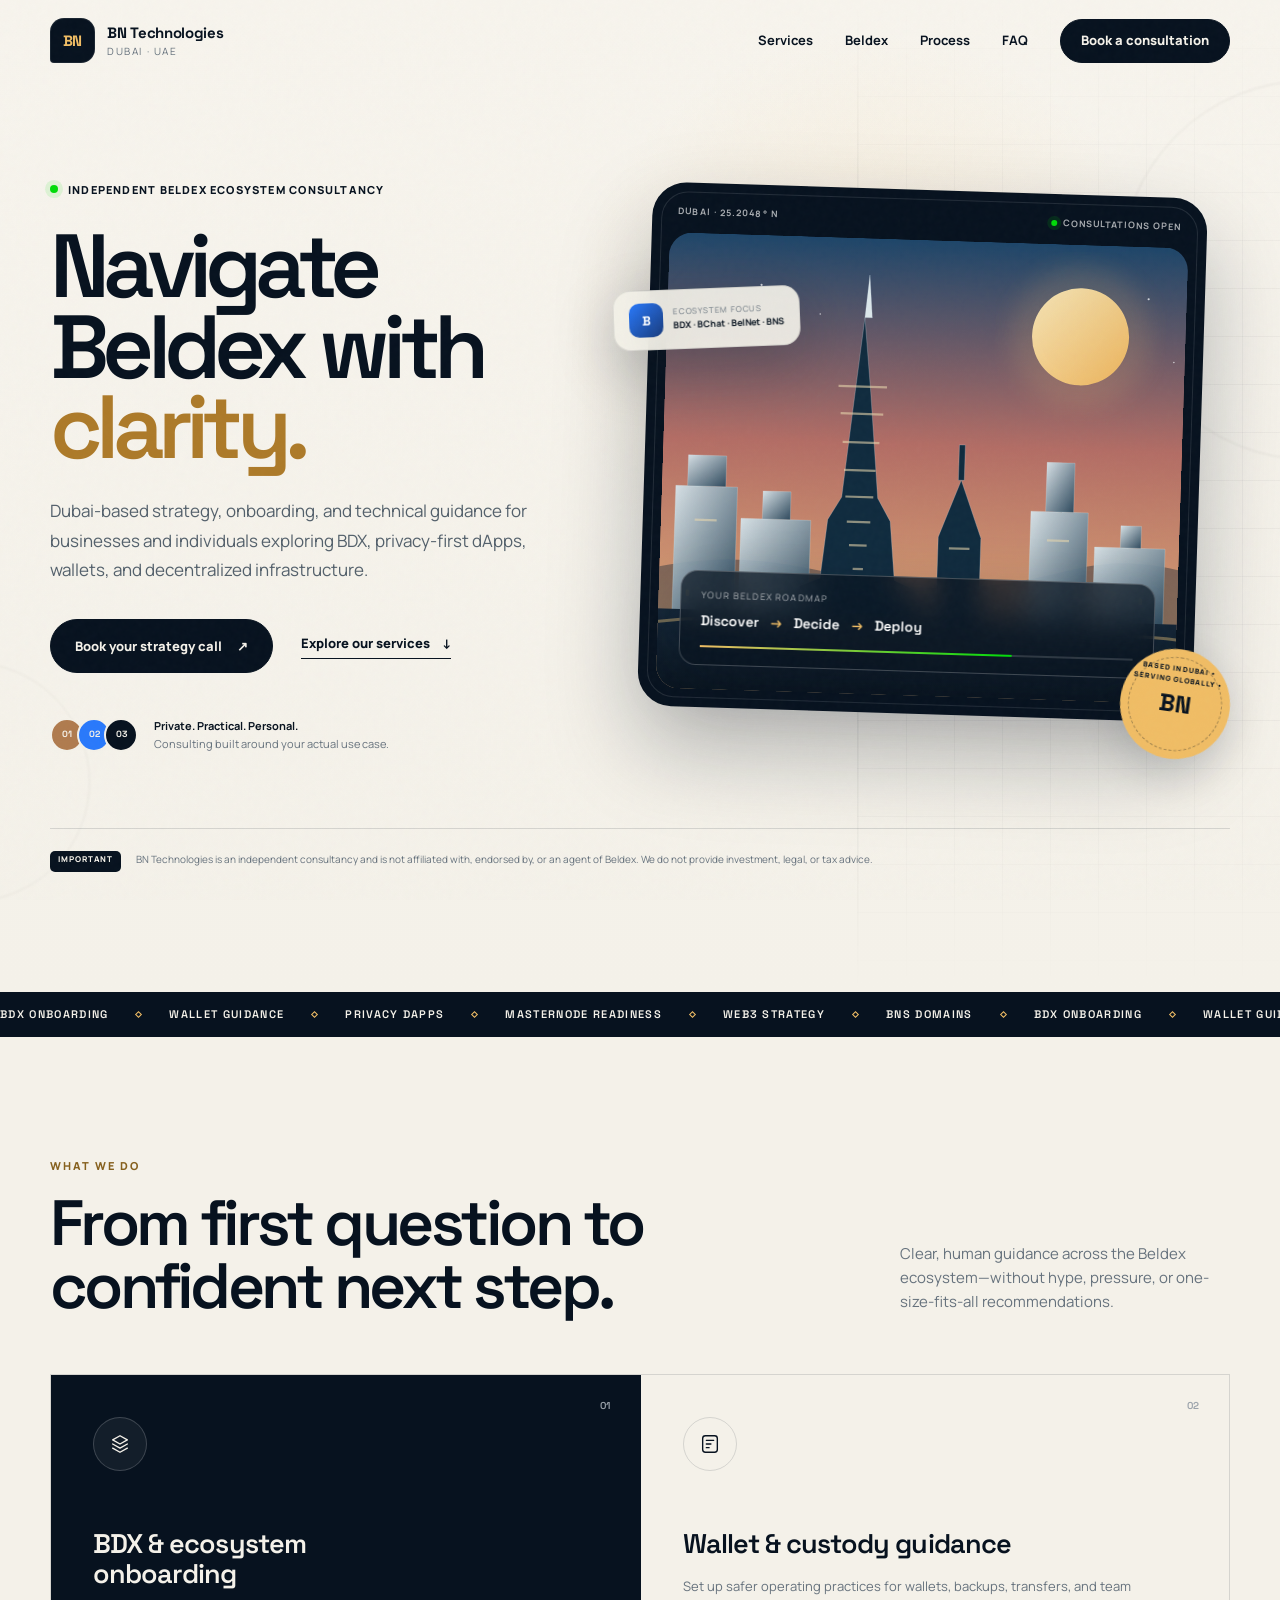
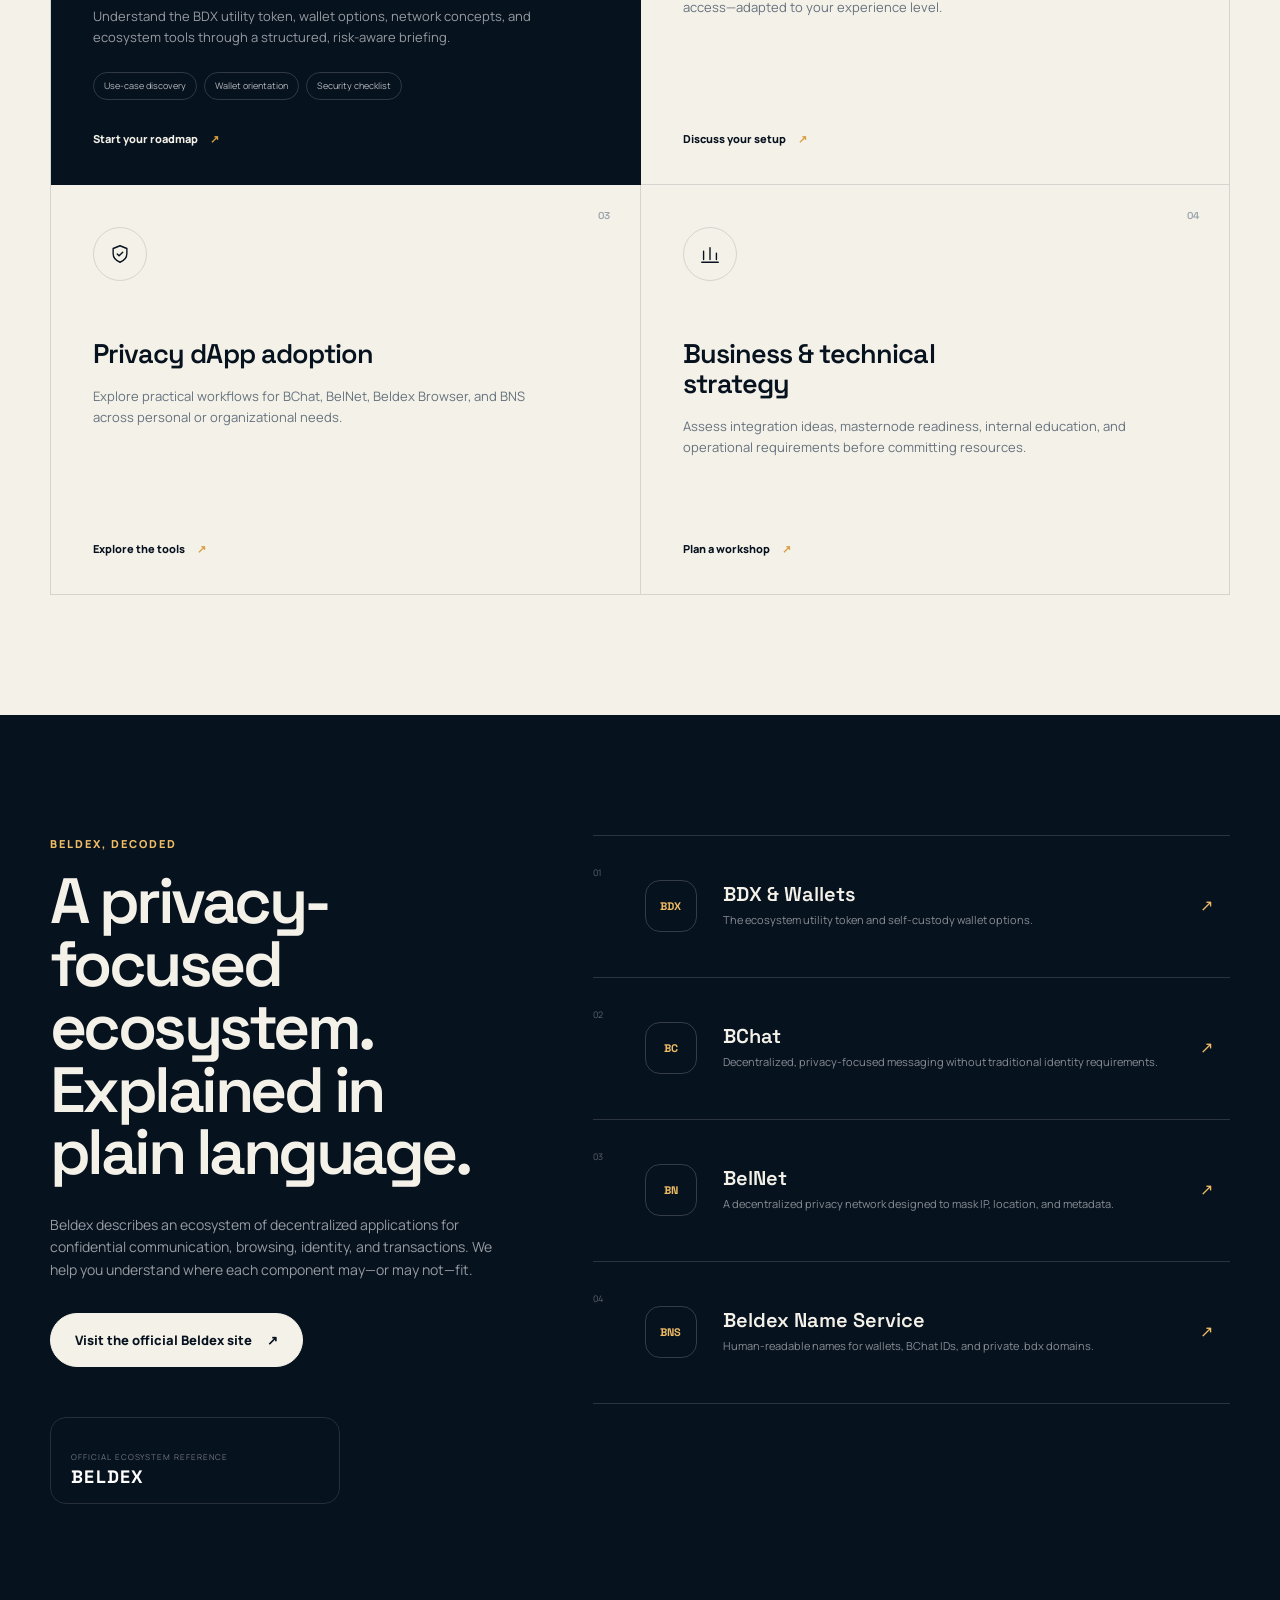
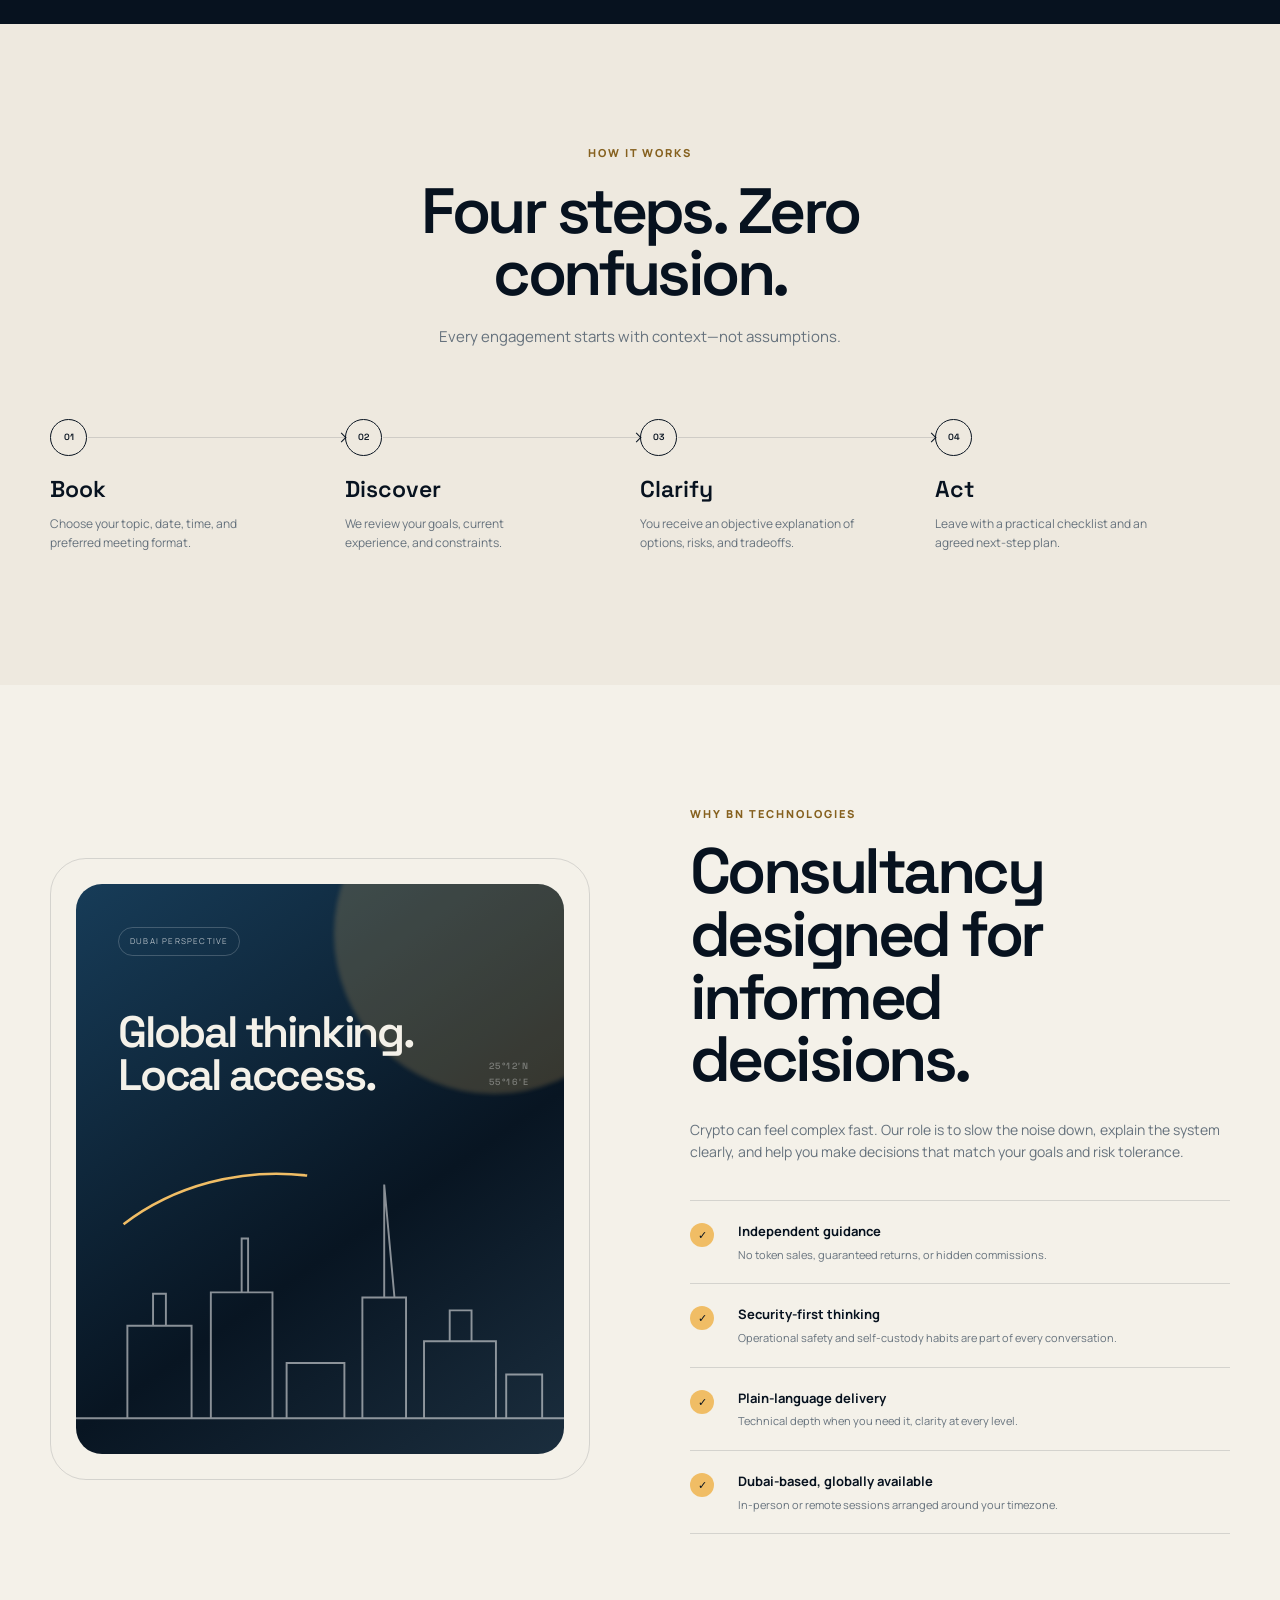
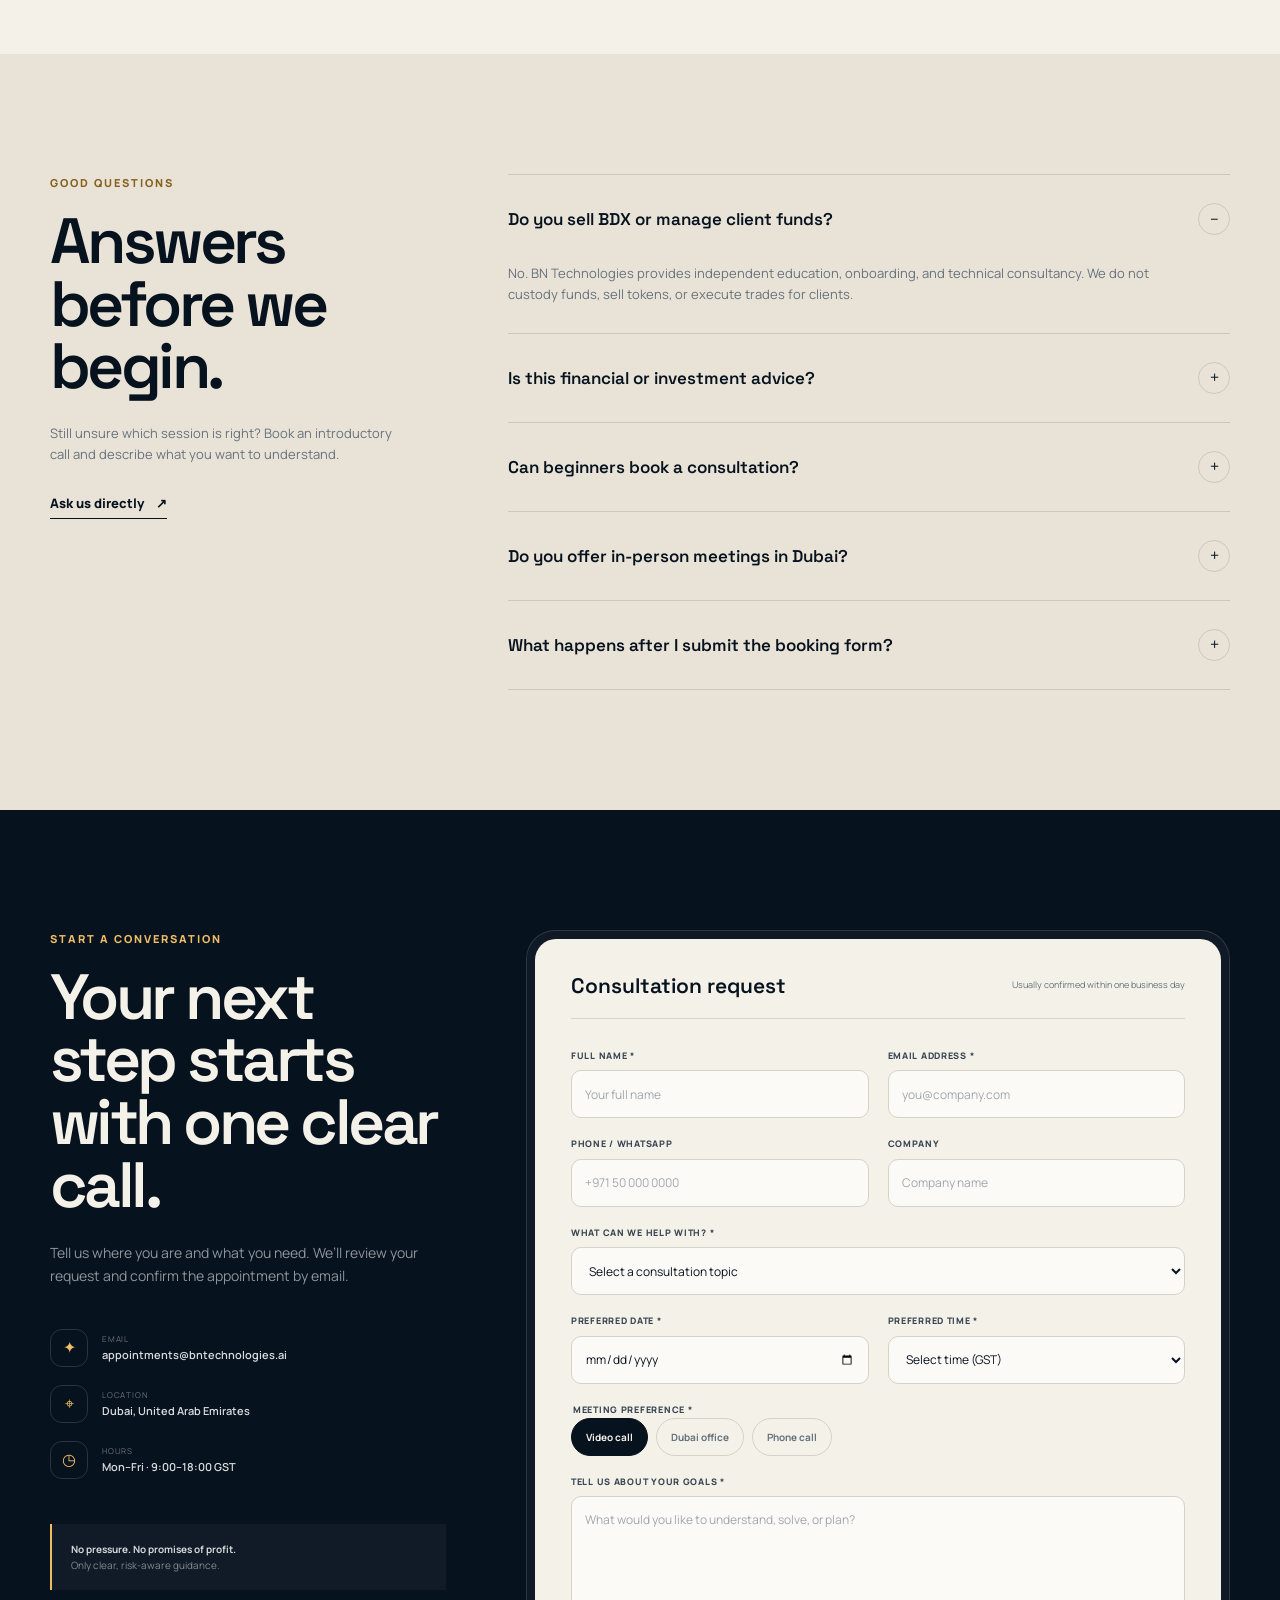
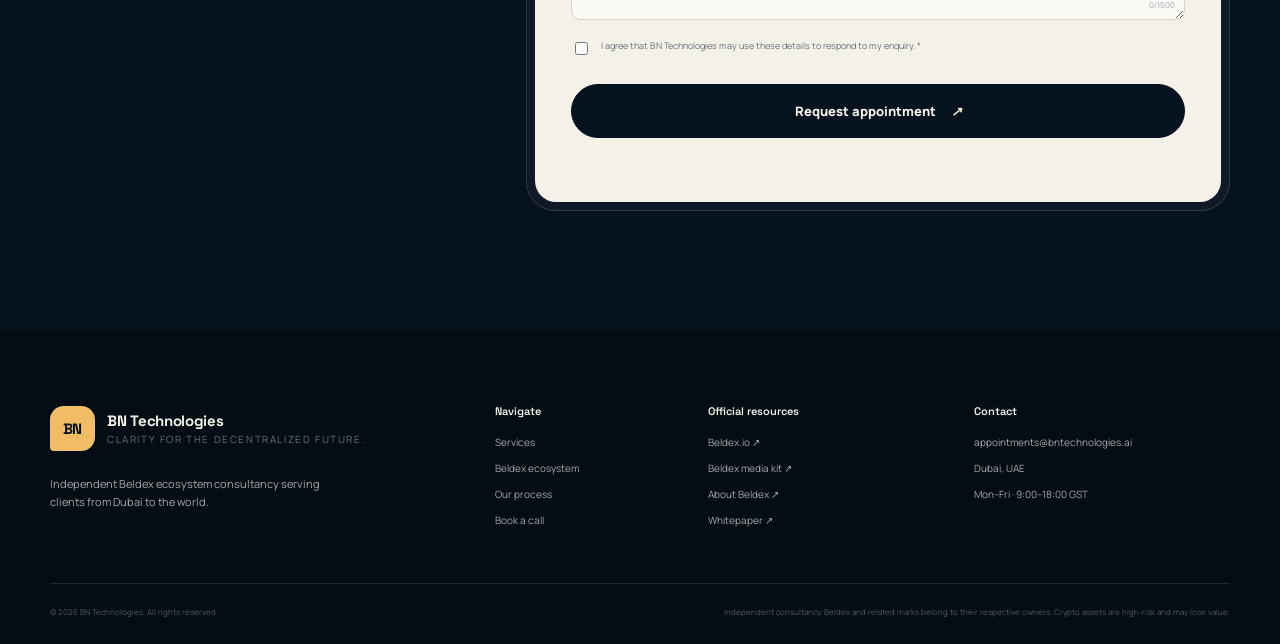
==== commit 4348d87f: "Update index.html" ====
--- a/index.html
+++ b/index.html
@@ -263,9 +263,10 @@
         </div>
 
         <div class="booking-form-wrap reveal reveal-delay">
-          <form class="booking-form" id="booking-form" action="api/book-appointment.php" method="post">
+          <form class="booking-form" id="booking-form" action="https://api.web3forms.com/submit" method="post">
             <div class="form-heading"><span>Consultation request</span><small>Usually confirmed within one business day</small></div>
             <div class="form-grid">
+                <input type="hidden" name="access_key" value="05d7736e-8626-480a-8905-e38312619ef7">
               <label class="field"><span>Full name *</span><input type="text" name="full_name" autocomplete="name" required maxlength="80" placeholder="Your full name"></label>
               <label class="field"><span>Email address *</span><input type="email" name="email" autocomplete="email" required maxlength="120" placeholder="you@company.com"></label>
               <label class="field"><span>Phone / WhatsApp</span><input type="tel" name="phone" autocomplete="tel" maxlength="30" placeholder="+971 50 000 0000"></label>
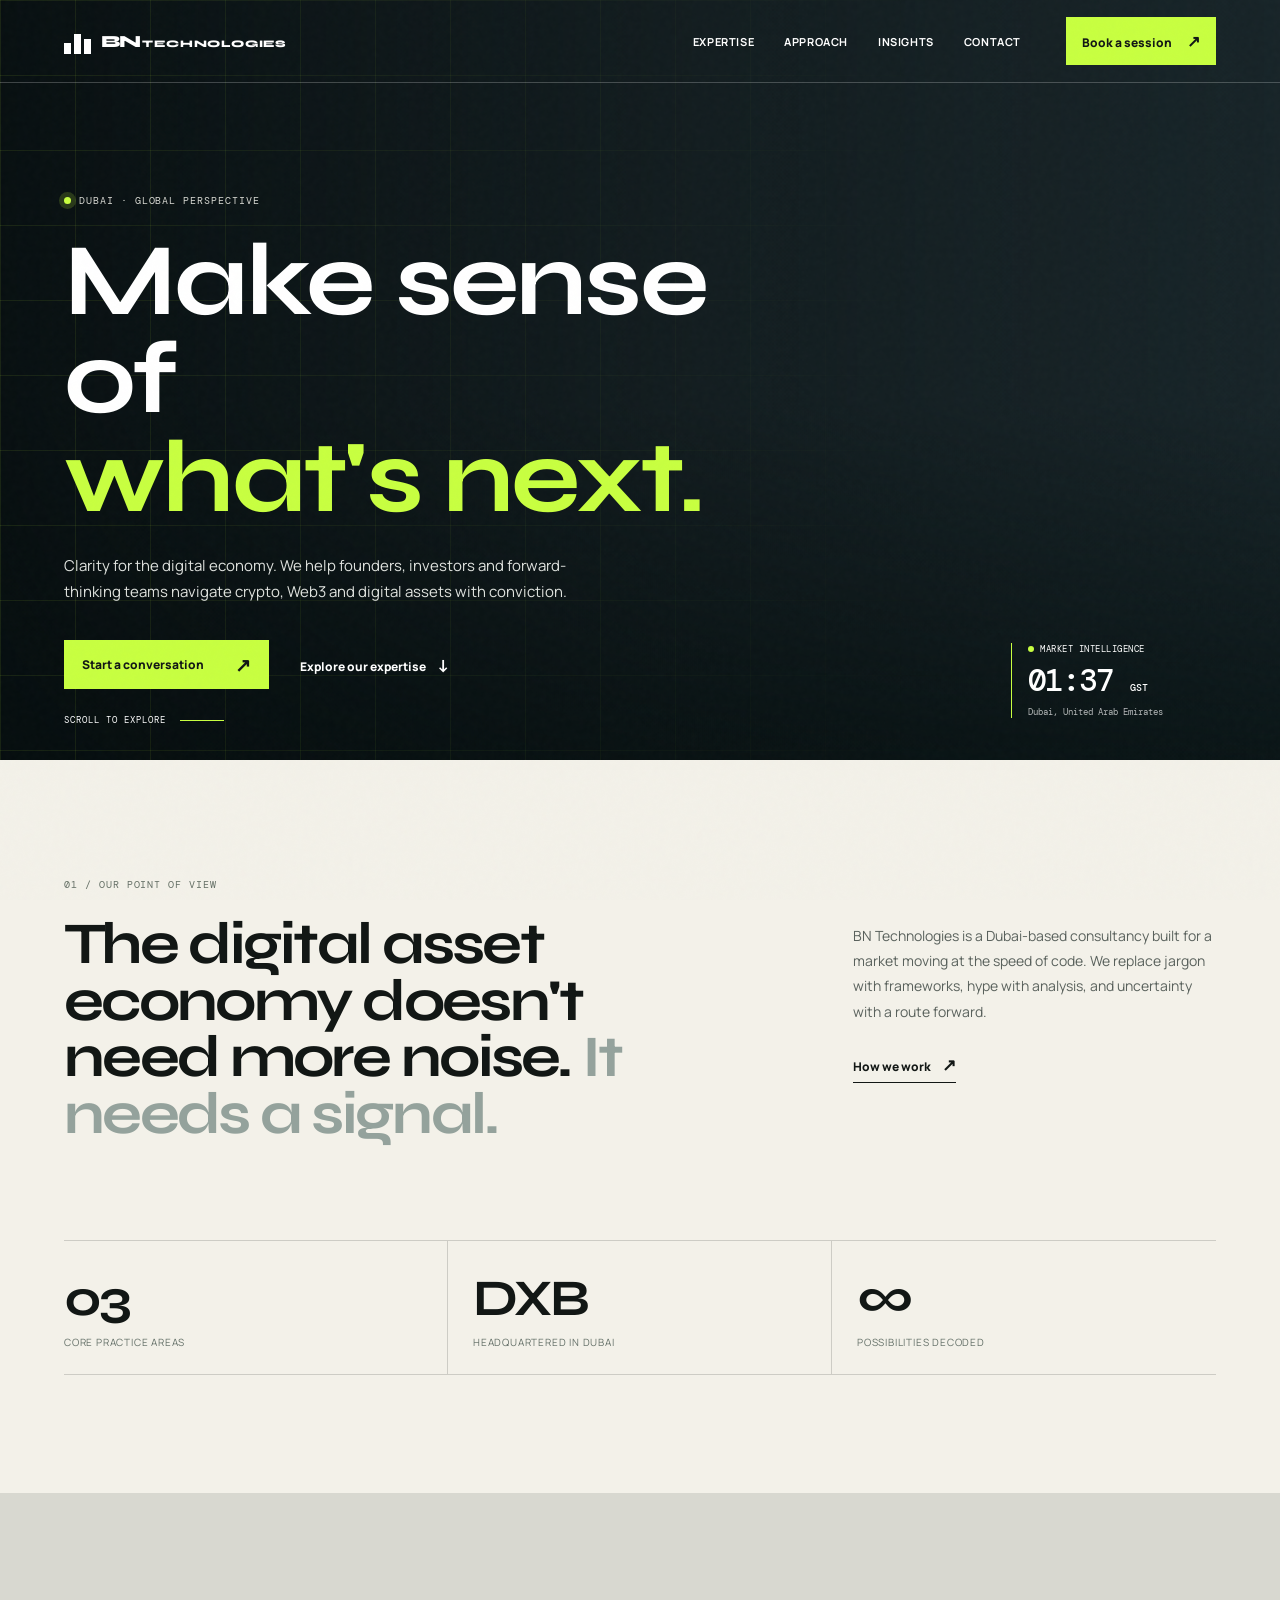
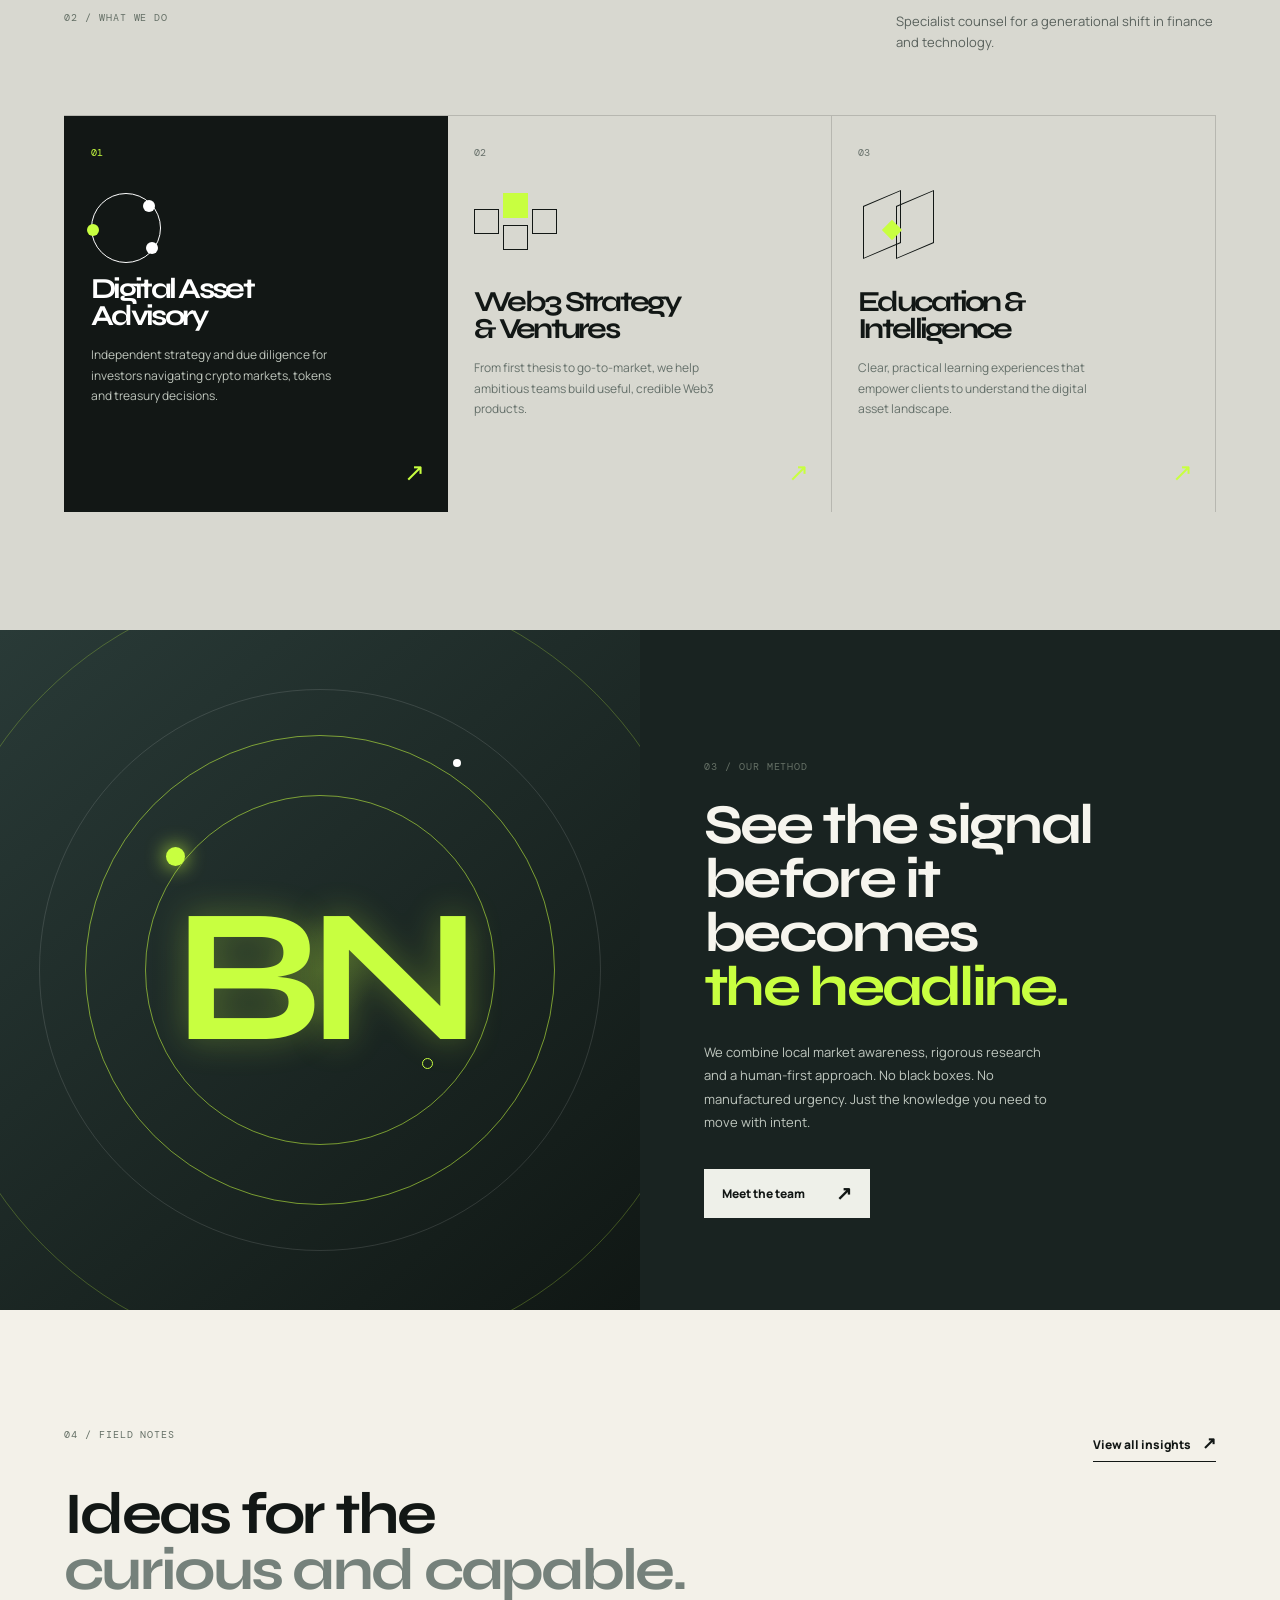
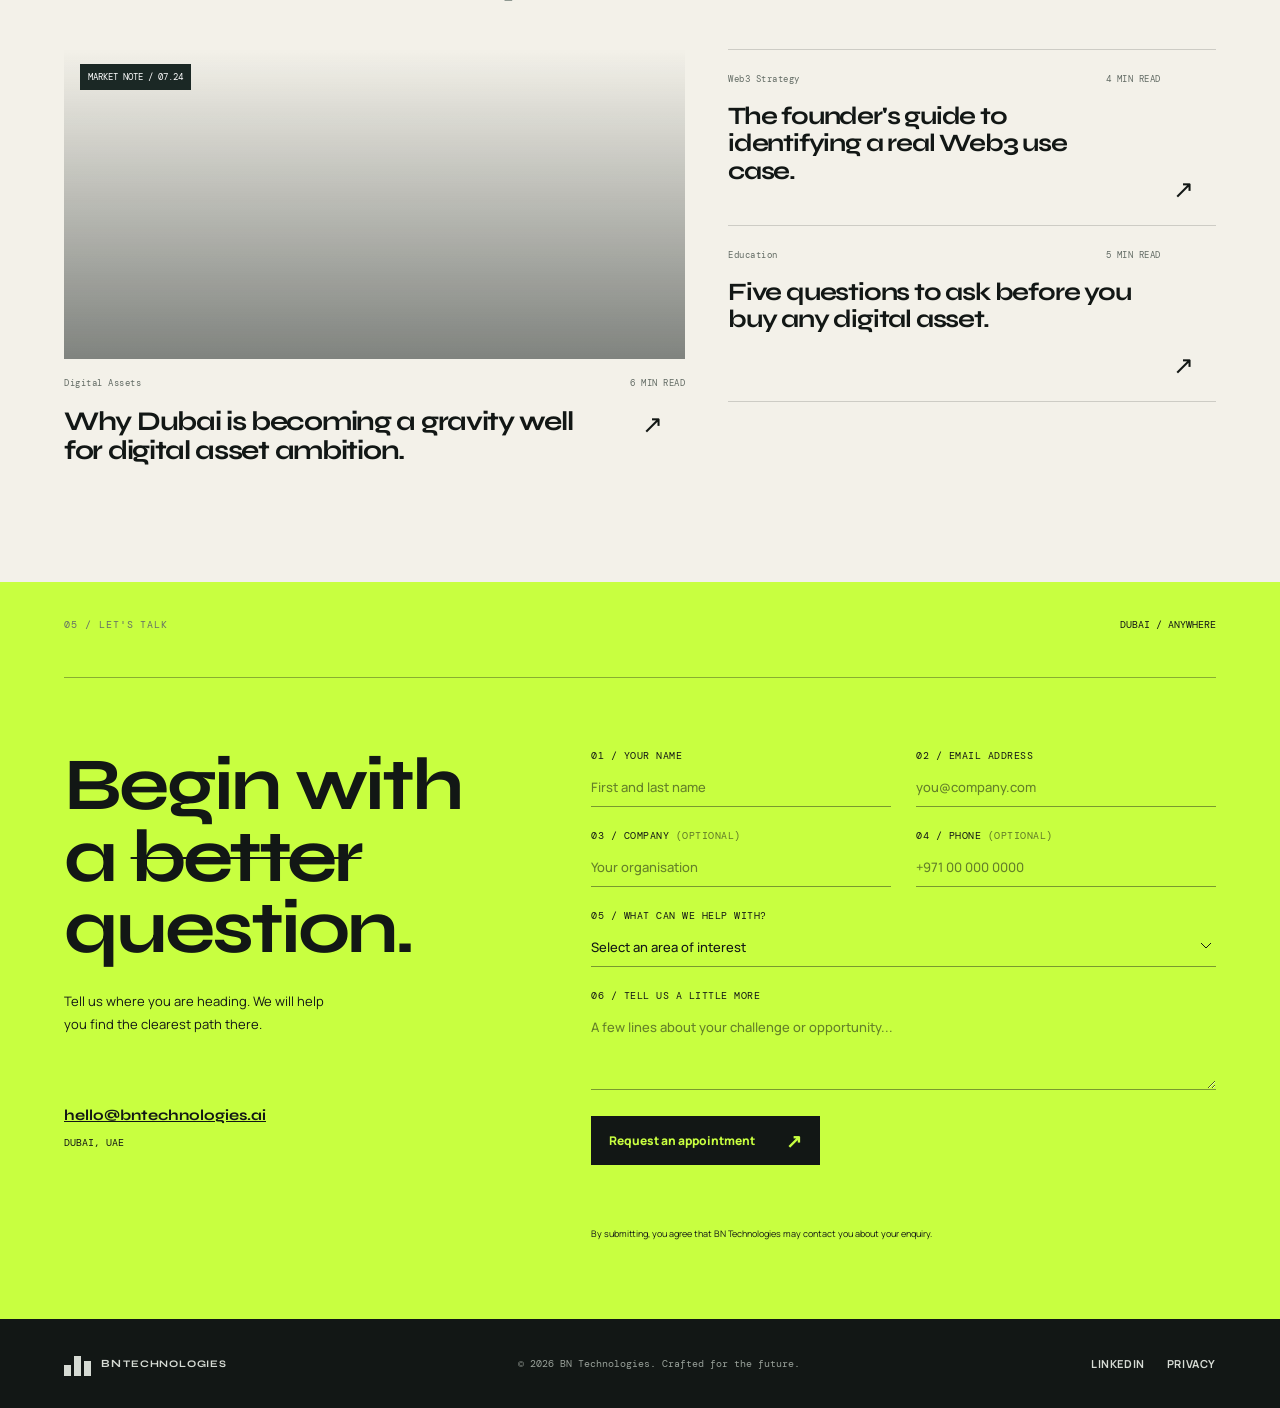
==== commit 76f59848: "Add files via upload" ====
--- a/index.html
+++ b/index.html
@@ -1,307 +1,145 @@
 <!doctype html>
 <html lang="en">
-<head>
-  <meta charset="utf-8">
-  <meta name="viewport" content="width=device-width, initial-scale=1">
-  <meta name="description" content="BN Technologies is a Dubai-based independent consultancy for Beldex ecosystem onboarding, wallet guidance, privacy tools, masternode readiness, and Web3 strategy.">
-  <meta name="theme-color" content="#07121f">
-  <meta property="og:title" content="BN Technologies | Beldex Ecosystem Consultancy in Dubai">
-  <meta property="og:description" content="Practical, independent guidance for BDX, wallets, BChat, BelNet, BNS, and Beldex ecosystem adoption.">
-  <meta property="og:type" content="website">
-  <meta property="og:url" content="https://bntechnologies.ai/">
-  <link rel="canonical" href="https://bntechnologies.ai/">
-  <link rel="icon" href="assets/favicon.svg" type="image/svg+xml">
-  <link rel="preconnect" href="https://fonts.googleapis.com">
-  <link rel="preconnect" href="https://fonts.gstatic.com" crossorigin>
-  <link href="https://fonts.googleapis.com/css2?family=Manrope:wght@400;500;600;700;800&amp;family=Space+Grotesk:wght@500;600;700&amp;display=swap" rel="stylesheet">
-  <script>document.documentElement.classList.add('js');</script>
-  <link rel="stylesheet" href="styles.css">
-  <title>BN Technologies | Beldex Ecosystem Consultancy in Dubai</title>
-</head>
-<body>
-  <div class="page-noise" aria-hidden="true"></div>
-  <header class="site-header" id="top">
-    <div class="container header-inner">
+  <head>
+    <meta charset="UTF-8" />
+    <meta name="viewport" content="width=device-width, initial-scale=1.0" />
+    <meta name="description" content="BN Technologies is a Dubai crypto consultancy for digital assets, Web3 strategy and investor education." />
+    <title>BN Technologies — Digital Asset Intelligence</title>
+    <link rel="preconnect" href="https://fonts.googleapis.com" />
+    <link rel="preconnect" href="https://fonts.gstatic.com" crossorigin />
+    <link href="https://fonts.googleapis.com/css2?family=DM+Mono:wght@400;500&family=Manrope:wght@400;500;600;700;800&family=Syne:wght@600;700;800&display=swap" rel="stylesheet" />
+    <link rel="stylesheet" href="styles.css" />
+  </head>
+  <body>
+    <div class="noise" aria-hidden="true"></div>
+    <header class="site-header" id="top">
       <a class="brand" href="#top" aria-label="BN Technologies home">
-        <span class="brand-mark" aria-hidden="true"><span>BN</span></span>
-        <span class="brand-copy"><strong>BN Technologies</strong><small>Dubai · UAE</small></span>
+        <span class="brand-mark"><i></i><i></i><i></i></span>
+        <span>BN<span>TECHNOLOGIES</span></span>
       </a>
-      <button class="menu-toggle" type="button" aria-expanded="false" aria-controls="site-nav" aria-label="Toggle navigation">
-        <span></span><span></span>
-      </button>
-      <nav class="site-nav" id="site-nav" aria-label="Primary navigation">
-        <a href="#services">Services</a>
-        <a href="#ecosystem">Beldex</a>
-        <a href="#process">Process</a>
-        <a href="#faq">FAQ</a>
-        <a class="button button-small" href="#book">Book a consultation</a>
+      <nav class="desktop-nav" aria-label="Main navigation">
+        <a href="#services">Expertise</a>
+        <a href="#approach">Approach</a>
+        <a href="#insights">Insights</a>
+        <a href="#contact">Contact</a>
       </nav>
-    </div>
-  </header>
+      <a class="header-cta" href="#contact">Book a session <span>↗</span></a>
+      <button class="menu-toggle" aria-label="Open navigation" aria-expanded="false"><span></span><span></span></button>
+    </header>
 
-  <main>
-    <section class="hero section-pad">
-      <div class="hero-orb hero-orb-one" aria-hidden="true"></div>
-      <div class="hero-orb hero-orb-two" aria-hidden="true"></div>
-      <div class="container hero-grid">
-        <div class="hero-copy reveal">
-          <div class="eyebrow"><span class="eyebrow-dot"></span>Independent Beldex ecosystem consultancy</div>
-          <h1>Navigate Beldex with <em>clarity.</em></h1>
-          <p class="hero-lead">Dubai-based strategy, onboarding, and technical guidance for businesses and individuals exploring BDX, privacy-first dApps, wallets, and decentralized infrastructure.</p>
+    <main>
+      <section class="hero" aria-labelledby="hero-title">
+        <div class="hero-photo" role="img" aria-label="Dubai skyline and Burj Khalifa at sunset"></div>
+        <div class="hero-grid" aria-hidden="true"></div>
+        <div class="hero-content">
+          <div class="eyebrow"><span class="pulse"></span> Dubai · Global perspective</div>
+          <h1 id="hero-title">Make sense of<br /><em>what's next.</em></h1>
+          <p class="hero-copy">Clarity for the digital economy. We help founders, investors and forward-thinking teams navigate crypto, Web3 and digital assets with conviction.</p>
           <div class="hero-actions">
-            <a class="button" href="#book">Book your strategy call <span aria-hidden="true">↗</span></a>
-            <a class="text-link" href="#services">Explore our services <span aria-hidden="true">↓</span></a>
-          </div>
-          <div class="hero-trust">
-            <div class="trust-avatars" aria-hidden="true"><span>01</span><span>02</span><span>03</span></div>
-            <p><strong>Private. Practical. Personal.</strong><br>Consulting built around your actual use case.</p>
+            <a class="button button-primary" href="#contact">Start a conversation <span>↗</span></a>
+            <a class="text-link" href="#services">Explore our expertise <span>↓</span></a>
           </div>
         </div>
+        <aside class="market-ticker" aria-label="Market status">
+          <div><span class="status-dot"></span> MARKET INTELLIGENCE</div>
+          <strong>01:37 <small>GST</small></strong>
+          <p>Dubai, United Arab Emirates</p>
+        </aside>
+        <div class="scroll-cue"><span>SCROLL TO EXPLORE</span><i></i></div>
+      </section>
 
-        <div class="hero-visual reveal reveal-delay">
-          <div class="skyline-card">
-            <div class="skyline-topline">
-              <span>Dubai · 25.2048° N</span>
-              <span class="live-badge"><i></i>Consultations open</span>
-            </div>
-            <img class="dubai-skyline" src="assets/dubai-skyline.svg" alt="Stylized Dubai skyline featuring the Burj Khalifa">
-            <div class="hero-data-card hero-data-primary">
-              <span class="data-label">Your Beldex roadmap</span>
-              <strong>Discover <span>→</span> Decide <span>→</span> Deploy</strong>
-              <div class="progress-track"><i></i></div>
-            </div>
-            <div class="hero-data-card hero-data-floating">
-              <span class="mini-icon" aria-hidden="true">B</span>
-              <span><small>Ecosystem focus</small><strong>BDX · BChat · BelNet · BNS</strong></span>
-            </div>
-          </div>
-          <div class="hero-stamp" aria-label="Based in Dubai, serving globally">
-            <span>BASED IN DUBAI • SERVING GLOBALLY • </span>
-            <strong>BN</strong>
+      <section class="intro section-pad">
+        <p class="section-kicker">01 / OUR POINT OF VIEW</p>
+        <div class="intro-grid">
+          <h2>The digital asset economy doesn't need more noise. <span>It needs a signal.</span></h2>
+          <div class="intro-copy">
+            <p>BN Technologies is a Dubai-based consultancy built for a market moving at the speed of code. We replace jargon with frameworks, hype with analysis, and uncertainty with a route forward.</p>
+            <a class="text-link dark-link" href="#approach">How we work <span>↗</span></a>
           </div>
         </div>
-      </div>
-      <div class="container disclaimer-bar reveal">
-        <span>Important</span>
-        <p>BN Technologies is an independent consultancy and is not affiliated with, endorsed by, or an agent of Beldex. We do not provide investment, legal, or tax advice.</p>
-      </div>
-    </section>
+        <div class="stats">
+          <div><strong>03</strong><span>Core practice areas</span></div>
+          <div><strong>DXB</strong><span>Headquartered in Dubai</span></div>
+          <div><strong>∞</strong><span>Possibilities decoded</span></div>
+        </div>
+      </section>
 
-    <section class="signal-strip" aria-label="Core expertise">
-      <div class="signal-track">
-        <span>BDX onboarding</span><i></i><span>Wallet guidance</span><i></i><span>Privacy dApps</span><i></i><span>Masternode readiness</span><i></i><span>Web3 strategy</span><i></i><span>BNS domains</span><i></i>
-        <span aria-hidden="true">BDX onboarding</span><i aria-hidden="true"></i><span aria-hidden="true">Wallet guidance</span><i aria-hidden="true"></i><span aria-hidden="true">Privacy dApps</span><i aria-hidden="true"></i><span aria-hidden="true">Masternode readiness</span><i aria-hidden="true"></i><span aria-hidden="true">Web3 strategy</span><i aria-hidden="true"></i><span aria-hidden="true">BNS domains</span><i aria-hidden="true"></i>
-      </div>
-    </section>
-
-    <section class="services section-pad" id="services">
-      <div class="container">
-        <div class="section-heading reveal">
-          <div><span class="kicker">What we do</span><h2>From first question to confident next step.</h2></div>
-          <p>Clear, human guidance across the Beldex ecosystem—without hype, pressure, or one-size-fits-all recommendations.</p>
-        </div>
-        <div class="services-grid">
-          <article class="service-card service-card-featured reveal">
-            <div class="service-number">01</div>
-            <div class="service-icon" aria-hidden="true"><svg viewBox="0 0 24 24"><path d="M4 7.5 12 3l8 4.5-8 4.5-8-4.5Z"/><path d="m4 12 8 4.5 8-4.5M4 16.5l8 4.5 8-4.5"/></svg></div>
-            <h3>BDX & ecosystem onboarding</h3>
-            <p>Understand the BDX utility token, wallet options, network concepts, and ecosystem tools through a structured, risk-aware briefing.</p>
-            <ul><li>Use-case discovery</li><li>Wallet orientation</li><li>Security checklist</li></ul>
-            <a href="#book">Start your roadmap <span>↗</span></a>
+      <section class="services section-pad" id="services">
+        <div class="section-heading"><p class="section-kicker">02 / WHAT WE DO</p><p>Specialist counsel for a generational shift in finance and technology.</p></div>
+        <div class="service-list">
+          <article class="service-card active">
+            <span class="card-number">01</span>
+            <div class="service-icon icon-orbit"><i></i><i></i><i></i></div>
+            <h3>Digital Asset<br />Advisory</h3>
+            <p>Independent strategy and due diligence for investors navigating crypto markets, tokens and treasury decisions.</p>
+            <span class="card-arrow">↗</span>
           </article>
-          <article class="service-card reveal">
-            <div class="service-number">02</div>
-            <div class="service-icon" aria-hidden="true"><svg viewBox="0 0 24 24"><rect x="4" y="3" width="16" height="18" rx="3"/><path d="M8 8h8M8 12h5M8 16h3"/></svg></div>
-            <h3>Wallet & custody guidance</h3>
-            <p>Set up safer operating practices for wallets, backups, transfers, and team access—adapted to your experience level.</p>
-            <a href="#book">Discuss your setup <span>↗</span></a>
+          <article class="service-card">
+            <span class="card-number">02</span>
+            <div class="service-icon icon-blocks"><i></i><i></i><i></i><i></i></div>
+            <h3>Web3 Strategy<br />&amp; Ventures</h3>
+            <p>From first thesis to go-to-market, we help ambitious teams build useful, credible Web3 products.</p>
+            <span class="card-arrow">↗</span>
           </article>
-          <article class="service-card reveal">
-            <div class="service-number">03</div>
-            <div class="service-icon" aria-hidden="true"><svg viewBox="0 0 24 24"><path d="M12 3 4.5 6v5.5c0 4.6 3.2 7.8 7.5 9.5 4.3-1.7 7.5-4.9 7.5-9.5V6L12 3Z"/><path d="m9 12 2 2 4-4"/></svg></div>
-            <h3>Privacy dApp adoption</h3>
-            <p>Explore practical workflows for BChat, BelNet, Beldex Browser, and BNS across personal or organizational needs.</p>
-            <a href="#ecosystem">Explore the tools <span>↗</span></a>
-          </article>
-          <article class="service-card reveal">
-            <div class="service-number">04</div>
-            <div class="service-icon" aria-hidden="true"><svg viewBox="0 0 24 24"><path d="M5 18V9M12 18V5M19 18v-7"/><path d="M3 21h18"/></svg></div>
-            <h3>Business & technical strategy</h3>
-            <p>Assess integration ideas, masternode readiness, internal education, and operational requirements before committing resources.</p>
-            <a href="#book">Plan a workshop <span>↗</span></a>
+          <article class="service-card">
+            <span class="card-number">03</span>
+            <div class="service-icon icon-learn"><i></i><i></i><i></i></div>
+            <h3>Education &amp;<br />Intelligence</h3>
+            <p>Clear, practical learning experiences that empower clients to understand the digital asset landscape.</p>
+            <span class="card-arrow">↗</span>
           </article>
         </div>
-      </div>
-    </section>
+      </section>
 
-    <section class="ecosystem section-pad" id="ecosystem">
-      <div class="container ecosystem-grid">
-        <div class="ecosystem-intro reveal">
-          <span class="kicker kicker-light">Beldex, decoded</span>
-          <h2>A privacy-focused ecosystem. Explained in plain language.</h2>
-          <p>Beldex describes an ecosystem of decentralized applications for confidential communication, browsing, identity, and transactions. We help you understand where each component may—or may not—fit.</p>
-          <a class="button button-light" href="https://beldex.io" target="_blank" rel="noopener noreferrer">Visit the official Beldex site <span>↗</span></a>
-          <div class="official-mark">
-            <span>Official ecosystem reference</span>
-            <img src="https://beldex.io/img/media-kit/download/Beldex_horizontal_svg.svg" alt="Beldex official logo" loading="lazy">
-            <strong aria-hidden="true">BELDEX</strong>
+      <section class="signal" id="approach">
+        <div class="signal-art" aria-hidden="true"><div class="orb orb-1"></div><div class="orb orb-2"></div><div class="orb orb-3"></div><div class="signal-ring ring-1"></div><div class="signal-ring ring-2"></div><span>BN</span></div>
+        <div class="signal-copy">
+          <p class="section-kicker">03 / OUR METHOD</p>
+          <h2>See the signal<br />before it becomes<br /><em>the headline.</em></h2>
+          <p>We combine local market awareness, rigorous research and a human-first approach. No black boxes. No manufactured urgency. Just the knowledge you need to move with intent.</p>
+          <a class="button button-light" href="#contact">Meet the team <span>↗</span></a>
+        </div>
+      </section>
+
+      <section class="insights section-pad" id="insights">
+        <div class="section-heading insights-heading"><p class="section-kicker">04 / FIELD NOTES</p><a class="text-link dark-link" href="#contact">View all insights <span>↗</span></a></div>
+        <h2>Ideas for the<br /><em>curious and capable.</em></h2>
+        <div class="insight-grid">
+          <a class="insight-feature" href="#contact">
+            <div class="insight-image image-dubai"><span>MARKET NOTE / 07.24</span></div>
+            <div class="insight-meta"><span>Digital Assets</span><span>6 MIN READ</span></div>
+            <h3>Why Dubai is becoming a gravity well for digital asset ambition.</h3>
+            <span class="card-arrow dark-arrow">↗</span>
+          </a>
+          <div class="insight-stack">
+            <a class="small-insight" href="#contact"><span class="insight-meta"><span>Web3 Strategy</span><span>4 MIN READ</span></span><h3>The founder's guide to identifying a real Web3 use case.</h3><span class="card-arrow dark-arrow">↗</span></a>
+            <a class="small-insight" href="#contact"><span class="insight-meta"><span>Education</span><span>5 MIN READ</span></span><h3>Five questions to ask before you buy any digital asset.</h3><span class="card-arrow dark-arrow">↗</span></a>
           </div>
         </div>
-        <div class="ecosystem-list">
-          <a class="ecosystem-item reveal" href="https://beldex.io/usebdx" target="_blank" rel="noopener noreferrer">
-            <span class="ecosystem-index">01</span>
-            <span class="ecosystem-symbol">BDX</span>
-            <span><strong>BDX & Wallets</strong><small>The ecosystem utility token and self-custody wallet options.</small></span>
-            <i>↗</i>
-          </a>
-          <a class="ecosystem-item reveal" href="https://bchat.beldex.io" target="_blank" rel="noopener noreferrer">
-            <span class="ecosystem-index">02</span>
-            <span class="ecosystem-symbol">BC</span>
-            <span><strong>BChat</strong><small>Decentralized, privacy-focused messaging without traditional identity requirements.</small></span>
-            <i>↗</i>
-          </a>
-          <a class="ecosystem-item reveal" href="https://belnet.beldex.io" target="_blank" rel="noopener noreferrer">
-            <span class="ecosystem-index">03</span>
-            <span class="ecosystem-symbol">BN</span>
-            <span><strong>BelNet</strong><small>A decentralized privacy network designed to mask IP, location, and metadata.</small></span>
-            <i>↗</i>
-          </a>
-          <a class="ecosystem-item reveal" href="https://bns.beldex.io" target="_blank" rel="noopener noreferrer">
-            <span class="ecosystem-index">04</span>
-            <span class="ecosystem-symbol">BNS</span>
-            <span><strong>Beldex Name Service</strong><small>Human-readable names for wallets, BChat IDs, and private .bdx domains.</small></span>
-            <i>↗</i>
-          </a>
-        </div>
-      </div>
-    </section>
+      </section>
 
-    <section class="process section-pad" id="process">
-      <div class="container">
-        <div class="section-heading section-heading-centered reveal">
-          <div><span class="kicker">How it works</span><h2>Four steps. Zero confusion.</h2></div>
-          <p>Every engagement starts with context—not assumptions.</p>
-        </div>
-        <div class="process-grid">
-          <article class="process-step reveal"><span>01</span><div class="process-line"><i></i></div><h3>Book</h3><p>Choose your topic, date, time, and preferred meeting format.</p></article>
-          <article class="process-step reveal"><span>02</span><div class="process-line"><i></i></div><h3>Discover</h3><p>We review your goals, current experience, and constraints.</p></article>
-          <article class="process-step reveal"><span>03</span><div class="process-line"><i></i></div><h3>Clarify</h3><p>You receive an objective explanation of options, risks, and tradeoffs.</p></article>
-          <article class="process-step reveal"><span>04</span><div class="process-line"><i></i></div><h3>Act</h3><p>Leave with a practical checklist and an agreed next-step plan.</p></article>
-        </div>
-      </div>
-    </section>
-
-    <section class="why-us section-pad">
-      <div class="container why-grid">
-        <div class="why-visual reveal">
-          <div class="dubai-panel">
-            <span class="panel-tag">Dubai perspective</span>
-            <h3>Global thinking.<br>Local access.</h3>
-            <div class="dubai-coordinates">25°12′N<br>55°16′E</div>
-            <svg viewBox="0 0 380 240" aria-hidden="true"><path d="M0 212h380M40 212v-72h50v72M60 140v-25h10v25M105 212v-98h48v98M129 114V72h5v42M164 212v-43h45v43M223 212v-94h34v94M240 118V30l8 88M271 212v-60h56v60M291 152v-24h17v24M335 212v-34h28v34"/><path class="sun-line" d="M37 61c39-30 91-44 143-38"/></svg>
-          </div>
-        </div>
-        <div class="why-copy reveal">
-          <span class="kicker">Why BN Technologies</span>
-          <h2>Consultancy designed for informed decisions.</h2>
-          <p>Crypto can feel complex fast. Our role is to slow the noise down, explain the system clearly, and help you make decisions that match your goals and risk tolerance.</p>
-          <div class="why-points">
-            <div><span>✓</span><p><strong>Independent guidance</strong><small>No token sales, guaranteed returns, or hidden commissions.</small></p></div>
-            <div><span>✓</span><p><strong>Security-first thinking</strong><small>Operational safety and self-custody habits are part of every conversation.</small></p></div>
-            <div><span>✓</span><p><strong>Plain-language delivery</strong><small>Technical depth when you need it, clarity at every level.</small></p></div>
-            <div><span>✓</span><p><strong>Dubai-based, globally available</strong><small>In-person or remote sessions arranged around your timezone.</small></p></div>
-          </div>
-        </div>
-      </div>
-    </section>
-
-    <section class="faq section-pad" id="faq">
-      <div class="container faq-grid">
-        <div class="faq-intro reveal">
-          <span class="kicker">Good questions</span>
-          <h2>Answers before we begin.</h2>
-          <p>Still unsure which session is right? Book an introductory call and describe what you want to understand.</p>
-          <a class="text-link" href="#book">Ask us directly <span>↗</span></a>
-        </div>
-        <div class="accordion reveal">
-          <div class="accordion-item is-open">
-            <button type="button" aria-expanded="true"><span>Do you sell BDX or manage client funds?</span><i>−</i></button>
-            <div class="accordion-panel"><p>No. BN Technologies provides independent education, onboarding, and technical consultancy. We do not custody funds, sell tokens, or execute trades for clients.</p></div>
-          </div>
-          <div class="accordion-item">
-            <button type="button" aria-expanded="false"><span>Is this financial or investment advice?</span><i>+</i></button>
-            <div class="accordion-panel"><p>No. Our work is informational and technical. Crypto assets carry significant risk, and clients should obtain independent legal, tax, and financial advice where appropriate.</p></div>
-          </div>
-          <div class="accordion-item">
-            <button type="button" aria-expanded="false"><span>Can beginners book a consultation?</span><i>+</i></button>
-            <div class="accordion-panel"><p>Yes. Sessions are tailored to your current experience. We can begin with the fundamentals or move directly into a specific wallet, dApp, or infrastructure topic.</p></div>
-          </div>
-          <div class="accordion-item">
-            <button type="button" aria-expanded="false"><span>Do you offer in-person meetings in Dubai?</span><i>+</i></button>
-            <div class="accordion-panel"><p>Yes, subject to availability and confirmation. Remote consultations are also available globally by Google Meet, Zoom, or Microsoft Teams.</p></div>
-          </div>
-          <div class="accordion-item">
-            <button type="button" aria-expanded="false"><span>What happens after I submit the booking form?</span><i>+</i></button>
-            <div class="accordion-panel"><p>Your request is emailed to our appointments inbox. Our team reviews the details and confirms the meeting time or suggests an alternative by email.</p></div>
-          </div>
-        </div>
-      </div>
-    </section>
-
-    <section class="booking section-pad" id="book">
-      <div class="container booking-shell">
-        <div class="booking-copy reveal">
-          <span class="kicker kicker-light">Start a conversation</span>
-          <h2>Your next step starts with one clear call.</h2>
-          <p>Tell us where you are and what you need. We’ll review your request and confirm the appointment by email.</p>
-          <div class="booking-contact">
-            <div><span aria-hidden="true">✦</span><p><small>Email</small><a href="mailto:appointments@bntechnologies.ai">appointments@bntechnologies.ai</a></p></div>
-            <div><span aria-hidden="true">⌖</span><p><small>Location</small><strong>Dubai, United Arab Emirates</strong></p></div>
-            <div><span aria-hidden="true">◷</span><p><small>Hours</small><strong>Mon–Fri · 9:00–18:00 GST</strong></p></div>
-          </div>
-          <div class="booking-note"><strong>No pressure. No promises of profit.</strong><br>Only clear, risk-aware guidance.</div>
-        </div>
-
-        <div class="booking-form-wrap reveal reveal-delay">
-          <form class="booking-form" id="booking-form" action="https://api.web3forms.com/submit" method="post">
-            <div class="form-heading"><span>Consultation request</span><small>Usually confirmed within one business day</small></div>
-            <div class="form-grid">
-                <input type="hidden" name="access_key" value="05d7736e-8626-480a-8905-e38312619ef7">
-              <label class="field"><span>Full name *</span><input type="text" name="full_name" autocomplete="name" required maxlength="80" placeholder="Your full name"></label>
-              <label class="field"><span>Email address *</span><input type="email" name="email" autocomplete="email" required maxlength="120" placeholder="you@company.com"></label>
-              <label class="field"><span>Phone / WhatsApp</span><input type="tel" name="phone" autocomplete="tel" maxlength="30" placeholder="+971 50 000 0000"></label>
-              <label class="field"><span>Company</span><input type="text" name="company" autocomplete="organization" maxlength="100" placeholder="Company name"></label>
-              <label class="field field-full"><span>What can we help with? *</span><select name="service" required><option value="" selected disabled>Select a consultation topic</option><option>BDX & ecosystem onboarding</option><option>Wallet & custody guidance</option><option>Privacy dApp adoption</option><option>Masternode readiness</option><option>Business & technical strategy</option><option>Team workshop</option><option>Other</option></select></label>
-              <label class="field"><span>Preferred date *</span><input id="meeting-date" type="date" name="meeting_date" required></label>
-              <label class="field"><span>Preferred time *</span><select name="meeting_time" required><option value="" selected disabled>Select time (GST)</option><option>09:00 GST</option><option>10:30 GST</option><option>12:00 GST</option><option>14:00 GST</option><option>15:30 GST</option><option>17:00 GST</option></select></label>
-              <fieldset class="field field-full meeting-mode"><legend>Meeting preference *</legend><label><input type="radio" name="meeting_mode" value="Video call" checked><span>Video call</span></label><label><input type="radio" name="meeting_mode" value="Dubai office"><span>Dubai office</span></label><label><input type="radio" name="meeting_mode" value="Phone call"><span>Phone call</span></label></fieldset>
-              <label class="field field-full"><span>Tell us about your goals *</span><textarea name="message" required maxlength="1500" rows="5" placeholder="What would you like to understand, solve, or plan?"></textarea><small class="char-count"><span id="char-count">0</span>/1500</small></label>
-              <label class="privacy-check field-full"><input type="checkbox" name="consent" value="yes" required><span>I agree that BN Technologies may use these details to respond to my enquiry. *</span></label>
-              <label class="website-field" aria-hidden="true">Leave empty<input type="text" name="website" tabindex="-1" autocomplete="off"></label>
-            </div>
-            <button class="button submit-button" type="submit"><span>Request appointment</span><i aria-hidden="true">↗</i></button>
-            <p class="form-status" id="form-status" role="status" aria-live="polite"></p>
+      <section class="contact" id="contact">
+        <div class="contact-top"><p class="section-kicker">05 / LET'S TALK</p><span>Dubai / Anywhere</span></div>
+        <div class="contact-grid">
+          <div class="contact-intro"><h2>Begin with<br />a <em>better</em><br />question.</h2><p>Tell us where you are heading. We will help you find the clearest path there.</p><div class="contact-details"><a href="mailto:hello@bntechnologies.ai">hello@bntechnologies.ai</a><span>Dubai, UAE</span></div></div>
+          <form id="appointment-form" class="appointment-form" novalidate>
+            <input type="hidden" name="access_key" value="YOUR_WEB3FORMS_ACCESS_KEY" />
+            <input type="hidden" name="subject" value="New appointment request — BN Technologies" />
+            <input type="hidden" name="from_name" value="BN Technologies Website" />
+            <input type="checkbox" name="botcheck" class="hidden-field" tabindex="-1" autocomplete="off" />
+            <div class="form-row"><label>01 / YOUR NAME<input type="text" name="name" placeholder="First and last name" required /></label><label>02 / EMAIL ADDRESS<input type="email" name="email" placeholder="you@company.com" required /></label></div>
+            <div class="form-row"><label>03 / COMPANY <span>(OPTIONAL)</span><input type="text" name="company" placeholder="Your organisation" /></label><label>04 / PHONE <span>(OPTIONAL)</span><input type="tel" name="phone" placeholder="+971 00 000 0000" /></label></div>
+            <label>05 / WHAT CAN WE HELP WITH?<select name="interest" required><option value="" selected disabled>Select an area of interest</option><option>Digital Asset Advisory</option><option>Web3 Strategy & Ventures</option><option>Education & Intelligence</option><option>General enquiry</option></select></label>
+            <label>06 / TELL US A LITTLE MORE<textarea name="message" placeholder="A few lines about your challenge or opportunity..." required></textarea></label>
+            <button class="button button-primary submit-button" type="submit"><span>Request an appointment</span> <span>↗</span></button>
+            <p class="form-status" role="status" aria-live="polite"></p>
+            <p class="form-note">By submitting, you agree that BN Technologies may contact you about your enquiry.</p>
           </form>
         </div>
-      </div>
-    </section>
-  </main>
+      </section>
+    </main>
 
-  <footer class="site-footer">
-    <div class="container footer-main">
-      <div class="footer-brand">
-        <a class="brand" href="#top"><span class="brand-mark"><span>BN</span></span><span class="brand-copy"><strong>BN Technologies</strong><small>Clarity for the decentralized future.</small></span></a>
-        <p>Independent Beldex ecosystem consultancy serving clients from Dubai to the world.</p>
-      </div>
-      <div class="footer-links"><strong>Navigate</strong><a href="#services">Services</a><a href="#ecosystem">Beldex ecosystem</a><a href="#process">Our process</a><a href="#book">Book a call</a></div>
-      <div class="footer-links"><strong>Official resources</strong><a href="https://beldex.io" target="_blank" rel="noopener noreferrer">Beldex.io ↗</a><a href="https://beldex.io/mediakit" target="_blank" rel="noopener noreferrer">Beldex media kit ↗</a><a href="https://beldex.io/about-us" target="_blank" rel="noopener noreferrer">About Beldex ↗</a><a href="https://beldex.io/whitepaper.pdf" target="_blank" rel="noopener noreferrer">Whitepaper ↗</a></div>
-      <div class="footer-links"><strong>Contact</strong><a href="mailto:appointments@bntechnologies.ai">appointments@bntechnologies.ai</a><span>Dubai, UAE</span><span>Mon–Fri · 9:00–18:00 GST</span></div>
-    </div>
-    <div class="container footer-legal">
-      <p>© <span id="current-year">2026</span> BN Technologies. All rights reserved.</p>
-      <p>Independent consultancy. Beldex and related marks belong to their respective owners. Crypto assets are high-risk and may lose value.</p>
-    </div>
-  </footer>
-  <script src="script.js" defer></script>
-</body>
+    <footer class="footer"><a class="brand" href="#top"><span class="brand-mark"><i></i><i></i><i></i></span><span>BN<span>TECHNOLOGIES</span></span></a><p>© <span id="year"></span> BN Technologies. Crafted for the future.</p><div><a href="#top">LinkedIn</a><a href="#top">Privacy</a></div></footer>
+    <script src="script.js"></script>
+  </body>
 </html>
--- a/styles.css
+++ b/styles.css
@@ -1,367 +1,2 @@
-:root {
-  --ink: #07121f;
-  --ink-soft: #102233;
-  --paper: #f4f1e9;
-  --paper-deep: #e9e3d6;
-  --white: #ffffff;
-  --sand: #f0bd65;
-  --sand-deep: #d99e42;
-  --blue: #2979fb;
-  --green: #00db09;
-  --muted: #66727d;
-  --line: rgba(7, 18, 31, .13);
-  --radius: 26px;
-  --shadow: 0 30px 80px rgba(8, 21, 32, .14);
-  --font-body: "Manrope", sans-serif;
-  --font-display: "Space Grotesk", sans-serif;
-}
-
-* { box-sizing: border-box; }
-html { scroll-behavior: smooth; }
-body { margin: 0; color: var(--ink); background: var(--paper); font-family: var(--font-body); line-height: 1.6; -webkit-font-smoothing: antialiased; }
-body.menu-open { overflow: hidden; }
-button, input, select, textarea { font: inherit; }
-button, a { -webkit-tap-highlight-color: transparent; }
-a { color: inherit; text-decoration: none; }
-img, svg { display: block; max-width: 100%; }
-h1, h2, h3, p { margin-top: 0; }
-fieldset { border: 0; margin: 0; padding: 0; }
-.container { width: min(1180px, calc(100% - 48px)); margin: 0 auto; }
-.section-pad { padding: 120px 0; }
-.page-noise { position: fixed; inset: 0; z-index: 99; pointer-events: none; opacity: .035; background-image: url("data:image/svg+xml,%3Csvg viewBox='0 0 180 180' xmlns='http://www.w3.org/2000/svg'%3E%3Cfilter id='n'%3E%3CfeTurbulence type='fractalNoise' baseFrequency='.8' numOctaves='4' stitchTiles='stitch'/%3E%3C/filter%3E%3Crect width='100%25' height='100%25' filter='url(%23n)' opacity='.65'/%3E%3C/svg%3E"); }
-
-.site-header { position: fixed; top: 0; left: 0; width: 100%; z-index: 50; padding: 18px 0; transition: .3s ease; }
-.site-header.is-scrolled { padding: 10px 0; background: rgba(244, 241, 233, .84); backdrop-filter: blur(20px); border-bottom: 1px solid rgba(7, 18, 31, .08); }
-.header-inner { display: flex; align-items: center; justify-content: space-between; }
-.brand { display: inline-flex; align-items: center; gap: 12px; }
-.brand-mark { width: 45px; aspect-ratio: 1; display: grid; place-items: center; background: var(--ink); border-radius: 14px 14px 14px 4px; color: var(--sand); box-shadow: inset 0 0 0 1px rgba(255,255,255,.08); }
-.brand-mark span { font: 700 15px/1 var(--font-display); letter-spacing: -.04em; }
-.brand-copy { display: flex; flex-direction: column; line-height: 1.15; }
-.brand-copy strong { font: 700 15px/1.2 var(--font-display); letter-spacing: -.02em; }
-.brand-copy small { margin-top: 4px; color: var(--muted); font-size: 10px; letter-spacing: .16em; text-transform: uppercase; }
-.site-nav { display: flex; align-items: center; gap: 32px; }
-.site-nav > a:not(.button) { font-size: 13px; font-weight: 700; position: relative; }
-.site-nav > a:not(.button)::after { content: ""; position: absolute; left: 0; bottom: -6px; width: 100%; height: 1px; background: var(--ink); transform: scaleX(0); transform-origin: right; transition: transform .25s; }
-.site-nav > a:not(.button):hover::after { transform: scaleX(1); transform-origin: left; }
-.menu-toggle { display: none; border: 0; background: none; width: 44px; height: 44px; padding: 12px; cursor: pointer; }
-.menu-toggle span { display: block; height: 2px; background: var(--ink); margin: 6px 0; transition: .25s; }
-
-.button { display: inline-flex; align-items: center; justify-content: center; gap: 15px; min-height: 54px; padding: 0 24px; border: 1px solid var(--ink); border-radius: 100px; color: var(--paper); background: var(--ink); font-size: 13px; font-weight: 800; cursor: pointer; transition: transform .25s, background .25s, color .25s, box-shadow .25s; }
-.button:hover { transform: translateY(-2px); color: var(--ink); background: var(--sand); box-shadow: 0 12px 30px rgba(7,18,31,.14); }
-.button-small { min-height: 44px; padding: 0 20px; }
-.button-light { color: var(--ink); background: var(--paper); border-color: var(--paper); }
-.button-light:hover { background: var(--sand); border-color: var(--sand); }
-.text-link { display: inline-flex; align-items: center; gap: 12px; padding-bottom: 4px; border-bottom: 1px solid var(--ink); font-size: 13px; font-weight: 800; }
-.text-link span { transition: transform .2s; }
-.text-link:hover span { transform: translate(2px, -2px); }
-.kicker { display: block; margin-bottom: 18px; color: #86611f; font-size: 11px; font-weight: 800; letter-spacing: .18em; text-transform: uppercase; }
-.kicker-light { color: var(--sand); }
-.section-heading { display: grid; grid-template-columns: 1.4fr .6fr; align-items: end; gap: 80px; margin-bottom: 56px; }
-.section-heading h2, .ecosystem-intro h2, .why-copy h2, .faq-intro h2, .booking-copy h2 { margin-bottom: 0; font: 600 clamp(38px, 5vw, 66px)/.98 var(--font-display); letter-spacing: -.055em; }
-.section-heading p { max-width: 460px; margin-bottom: 4px; color: var(--muted); font-size: 15px; }
-.section-heading-centered { display: block; max-width: 700px; margin: 0 auto 70px; text-align: center; }
-.section-heading-centered p { margin: 20px auto 0; }
-
-.hero { position: relative; min-height: 860px; padding-top: 170px; overflow: hidden; background: radial-gradient(circle at 68% 34%, rgba(240,189,101,.15), transparent 28%), linear-gradient(180deg, #f7f4ed 0%, var(--paper) 100%); }
-.hero::after { content: ""; position: absolute; top: 0; right: 0; width: 33%; height: 100%; border-left: 1px solid rgba(7,18,31,.06); background-image: linear-gradient(rgba(7,18,31,.035) 1px, transparent 1px), linear-gradient(90deg, rgba(7,18,31,.035) 1px, transparent 1px); background-size: 48px 48px; mask-image: linear-gradient(to bottom, transparent, black 28%, black 72%, transparent); }
-.hero-orb { position: absolute; border-radius: 50%; filter: blur(1px); pointer-events: none; }
-.hero-orb-one { width: 380px; height: 380px; top: 80px; right: -220px; border: 1px solid rgba(7,18,31,.08); }
-.hero-orb-two { width: 240px; height: 240px; bottom: 90px; left: -150px; border: 1px solid rgba(7,18,31,.06); }
-.hero-grid { position: relative; z-index: 2; display: grid; grid-template-columns: .94fr 1.06fr; align-items: center; gap: 76px; }
-.eyebrow { display: inline-flex; align-items: center; gap: 10px; margin-bottom: 28px; font-size: 11px; font-weight: 800; letter-spacing: .11em; text-transform: uppercase; }
-.eyebrow-dot { width: 8px; height: 8px; background: var(--green); border-radius: 50%; box-shadow: 0 0 0 5px rgba(0,219,9,.1); }
-.hero h1 { max-width: 680px; margin-bottom: 28px; font: 600 clamp(58px, 7vw, 96px)/.9 var(--font-display); letter-spacing: -.075em; }
-.hero h1 em { color: #ad7a29; font-style: normal; }
-.hero-lead { max-width: 610px; margin-bottom: 34px; color: #53606b; font-size: 17px; line-height: 1.75; }
-.hero-actions { display: flex; align-items: center; gap: 28px; flex-wrap: wrap; }
-.hero-trust { display: flex; align-items: center; gap: 16px; margin-top: 44px; }
-.hero-trust p { margin: 0; color: var(--muted); font-size: 11px; line-height: 1.6; }
-.hero-trust strong { color: var(--ink); }
-.trust-avatars { display: flex; }
-.trust-avatars span { width: 34px; height: 34px; display: grid; place-items: center; margin-left: -7px; border: 2px solid var(--paper); border-radius: 50%; color: var(--paper); background: var(--ink); font: 700 9px/1 var(--font-display); }
-.trust-avatars span:first-child { margin-left: 0; background: #b07b4e; }
-.trust-avatars span:nth-child(2) { background: #2979fb; }
-.hero-visual { position: relative; padding: 20px 30px 44px 0; }
-.skyline-card { position: relative; border-radius: 34px; padding: 18px; color: var(--white); background: var(--ink); box-shadow: 0 40px 90px rgba(7,18,31,.28); transform: rotate(1.8deg); }
-.skyline-card::before { content: ""; position: absolute; inset: 9px; z-index: 2; pointer-events: none; border: 1px solid rgba(255,255,255,.11); border-radius: 27px; }
-.skyline-topline { display: flex; align-items: center; justify-content: space-between; padding: 4px 8px 14px; color: rgba(255,255,255,.65); font-size: 9px; font-weight: 700; letter-spacing: .12em; text-transform: uppercase; }
-.live-badge { display: inline-flex; align-items: center; gap: 6px; }
-.live-badge i { width: 6px; height: 6px; border-radius: 50%; background: var(--green); box-shadow: 0 0 0 4px rgba(0,219,9,.12); }
-.dubai-skyline { width: 100%; aspect-ratio: 1.14; object-fit: cover; border-radius: 23px; }
-.hero-data-card { position: absolute; z-index: 3; border: 1px solid rgba(255,255,255,.22); border-radius: 17px; box-shadow: 0 18px 60px rgba(7,18,31,.22); backdrop-filter: blur(14px); }
-.hero-data-primary { left: 40px; right: 40px; bottom: 42px; padding: 17px 20px; background: rgba(7,18,31,.72); }
-.data-label { display: block; margin-bottom: 5px; color: rgba(255,255,255,.64); font-size: 9px; letter-spacing: .13em; text-transform: uppercase; }
-.hero-data-primary strong { font: 600 14px/1.3 var(--font-display); }
-.hero-data-primary strong span { margin: 0 8px; color: var(--sand); }
-.progress-track { height: 2px; margin-top: 12px; background: rgba(255,255,255,.14); }
-.progress-track i { display: block; width: 72%; height: 100%; background: linear-gradient(90deg, var(--sand), var(--green)); }
-.hero-data-floating { display: flex; align-items: center; gap: 10px; left: -36px; top: 105px; padding: 12px 15px; background: rgba(244,241,233,.92); color: var(--ink); border-color: rgba(7,18,31,.09); transform: rotate(-4deg); }
-.mini-icon { width: 34px; height: 34px; display: grid; place-items: center; border-radius: 10px; color: var(--white); background: linear-gradient(135deg, var(--blue), #183b7d); font: 700 13px/1 var(--font-display); }
-.hero-data-floating > span:last-child { display: flex; flex-direction: column; }
-.hero-data-floating small { color: var(--muted); font-size: 8px; text-transform: uppercase; letter-spacing: .1em; }
-.hero-data-floating strong { font-size: 9px; }
-.hero-stamp { position: absolute; right: 0; bottom: -1px; width: 110px; aspect-ratio: 1; display: grid; place-items: center; border-radius: 50%; color: var(--ink); background: var(--sand); box-shadow: 0 15px 40px rgba(7,18,31,.16); transform: rotate(8deg); }
-.hero-stamp span { position: absolute; inset: 8px; font-size: 7px; font-weight: 800; letter-spacing: .14em; text-align: center; border: 1px dashed rgba(7,18,31,.35); border-radius: 50%; padding-top: 5px; }
-.hero-stamp strong { font: 700 24px/1 var(--font-display); }
-.disclaimer-bar { position: relative; z-index: 3; display: flex; gap: 15px; margin-top: 70px; padding-top: 22px; border-top: 1px solid var(--line); }
-.disclaimer-bar span { flex: 0 0 auto; height: 21px; padding: 2px 8px; color: var(--paper); background: var(--ink); border-radius: 5px; font-size: 8px; font-weight: 800; letter-spacing: .12em; text-transform: uppercase; }
-.disclaimer-bar p { max-width: 900px; margin: 0; color: var(--muted); font-size: 10px; line-height: 1.6; }
-
-.signal-strip { width: 100%; overflow: hidden; padding: 17px 0; color: var(--paper); background: var(--ink); }
-.signal-track { width: max-content; display: flex; align-items: center; gap: 28px; animation: marquee 32s linear infinite; }
-.signal-track span { font: 600 11px/1 var(--font-display); letter-spacing: .12em; text-transform: uppercase; }
-.signal-track i { width: 5px; height: 5px; border: 1px solid var(--sand); transform: rotate(45deg); }
-@keyframes marquee { to { transform: translateX(-50%); } }
-
-.services { background: var(--paper); }
-.services-grid { display: grid; grid-template-columns: repeat(2, 1fr); border-top: 1px solid var(--line); border-left: 1px solid var(--line); }
-.service-card { position: relative; min-height: 410px; padding: 42px; border-right: 1px solid var(--line); border-bottom: 1px solid var(--line); transition: background .3s, transform .3s; }
-.service-card:hover { background: #f9f7f2; }
-.service-card-featured { color: var(--paper); background: var(--ink); }
-.service-card-featured:hover { background: #0e2031; }
-.service-number { position: absolute; top: 26px; right: 30px; color: #9aa2aa; font: 600 10px/1 var(--font-display); }
-.service-icon { width: 54px; height: 54px; display: grid; place-items: center; margin-bottom: 58px; border: 1px solid var(--line); border-radius: 50%; }
-.service-card-featured .service-icon { border-color: rgba(255,255,255,.18); background: rgba(255,255,255,.05); }
-.service-icon svg { width: 22px; fill: none; stroke: currentColor; stroke-width: 1.5; stroke-linecap: round; stroke-linejoin: round; }
-.service-card h3 { max-width: 360px; margin-bottom: 17px; font: 600 27px/1.12 var(--font-display); letter-spacing: -.035em; }
-.service-card p { max-width: 450px; color: var(--muted); font-size: 13px; }
-.service-card-featured p { color: rgba(255,255,255,.58); }
-.service-card ul { display: flex; gap: 7px; margin: 24px 0 0; padding: 0; list-style: none; flex-wrap: wrap; }
-.service-card li { padding: 6px 10px; border: 1px solid rgba(255,255,255,.16); border-radius: 100px; color: rgba(255,255,255,.7); font-size: 9px; }
-.service-card > a { position: absolute; left: 42px; bottom: 36px; display: inline-flex; align-items: center; gap: 12px; font-size: 11px; font-weight: 800; }
-.service-card > a span { color: var(--sand-deep); }
-
-.ecosystem { color: var(--paper); background: var(--ink); }
-.ecosystem-grid { display: grid; grid-template-columns: .82fr 1.18fr; gap: 100px; align-items: start; }
-.ecosystem-intro { position: sticky; top: 120px; }
-.ecosystem-intro h2 { max-width: 510px; margin-bottom: 30px; }
-.ecosystem-intro > p { max-width: 500px; margin-bottom: 32px; color: rgba(255,255,255,.58); font-size: 14px; }
-.official-mark { position: relative; width: 290px; min-height: 87px; display: flex; flex-direction: column; justify-content: center; margin-top: 50px; padding: 17px 20px; border: 1px solid rgba(255,255,255,.12); border-radius: 16px; overflow: hidden; }
-.official-mark span { margin-bottom: 7px; color: rgba(255,255,255,.42); font-size: 8px; letter-spacing: .12em; text-transform: uppercase; }
-.official-mark img { position: relative; z-index: 2; width: 145px; min-height: 26px; object-fit: contain; object-position: left center; opacity: 0; transition: opacity .2s; }
-.official-mark strong { position: absolute; left: 20px; bottom: 17px; z-index: 1; color: var(--white); font: 700 18px/1 var(--font-display); letter-spacing: .07em; transition: opacity .2s; }
-.official-mark.logo-loaded img { opacity: 1; }
-.official-mark.logo-loaded strong { opacity: 0; }
-.official-mark.logo-failed img { display: none; }
-.ecosystem-list { border-top: 1px solid rgba(255,255,255,.14); }
-.ecosystem-item { display: grid; grid-template-columns: 30px 56px 1fr 30px; align-items: center; gap: 22px; min-height: 142px; border-bottom: 1px solid rgba(255,255,255,.14); transition: padding .25s, background .25s; }
-.ecosystem-item:hover { padding: 0 18px; background: rgba(255,255,255,.04); }
-.ecosystem-index { align-self: start; padding-top: 30px; color: rgba(255,255,255,.34); font-size: 9px; }
-.ecosystem-symbol { width: 52px; height: 52px; display: grid; place-items: center; border: 1px solid rgba(255,255,255,.18); border-radius: 15px; color: var(--sand); font: 700 11px/1 var(--font-display); }
-.ecosystem-item > span:nth-child(3) { display: flex; flex-direction: column; }
-.ecosystem-item strong { margin-bottom: 7px; font: 600 20px/1 var(--font-display); }
-.ecosystem-item small { color: rgba(255,255,255,.52); font-size: 11px; line-height: 1.6; }
-.ecosystem-item > i { font-style: normal; color: var(--sand); }
-
-.process { background: #eee9df; }
-.process-grid { display: grid; grid-template-columns: repeat(4, 1fr); }
-.process-step { position: relative; padding-right: 28px; }
-.process-step > span { display: grid; place-items: center; width: 37px; height: 37px; margin-bottom: 22px; border: 1px solid var(--ink); border-radius: 50%; font: 600 9px/1 var(--font-display); }
-.process-line { position: absolute; top: 18px; left: 38px; right: 0; height: 1px; background: var(--line); }
-.process-line i { position: absolute; right: 0; top: -3px; width: 7px; height: 7px; border-top: 1px solid var(--ink); border-right: 1px solid var(--ink); transform: rotate(45deg); }
-.process-step:last-child .process-line { display: none; }
-.process-step h3 { margin-bottom: 13px; font: 600 23px/1 var(--font-display); }
-.process-step p { max-width: 220px; color: var(--muted); font-size: 12px; }
-
-.why-us { background: var(--paper); }
-.why-grid { display: grid; grid-template-columns: 1fr 1fr; align-items: center; gap: 100px; }
-.why-visual { padding: 25px; border: 1px solid var(--line); border-radius: 36px; }
-.dubai-panel { position: relative; min-height: 570px; padding: 42px; overflow: hidden; color: var(--paper); background: linear-gradient(145deg, #173c58 0%, #081522 60%, #1b2e3e 100%); border-radius: 26px; }
-.dubai-panel::after { content: ""; position: absolute; width: 320px; height: 320px; top: -110px; right: -90px; border-radius: 50%; background: var(--sand); opacity: .2; filter: blur(2px); }
-.panel-tag { display: inline-flex; padding: 7px 11px; border: 1px solid rgba(255,255,255,.2); border-radius: 100px; color: rgba(255,255,255,.68); font-size: 8px; letter-spacing: .15em; text-transform: uppercase; }
-.dubai-panel h3 { position: relative; z-index: 2; margin: 55px 0 0; font: 600 44px/.98 var(--font-display); letter-spacing: -.05em; }
-.dubai-coordinates { position: absolute; right: 35px; top: 175px; z-index: 2; color: rgba(255,255,255,.35); font: 500 9px/1.7 var(--font-display); letter-spacing: .16em; text-align: right; }
-.dubai-panel svg { position: absolute; left: 0; bottom: 0; width: 100%; fill: none; stroke: rgba(255,255,255,.52); stroke-width: 1.5; }
-.dubai-panel .sun-line { stroke: var(--sand); stroke-width: 2; }
-.why-copy > p { max-width: 560px; margin: 28px 0 36px; color: var(--muted); font-size: 14px; }
-.why-points { display: grid; gap: 0; border-top: 1px solid var(--line); }
-.why-points > div { display: grid; grid-template-columns: 34px 1fr; gap: 14px; padding: 20px 0; border-bottom: 1px solid var(--line); }
-.why-points > div > span { width: 24px; height: 24px; display: grid; place-items: center; margin-top: 2px; color: var(--ink); background: var(--sand); border-radius: 50%; font-size: 11px; }
-.why-points p { display: flex; flex-direction: column; margin: 0; }
-.why-points strong { font-size: 13px; }
-.why-points small { margin-top: 4px; color: var(--muted); font-size: 11px; }
-
-.faq { background: #e9e3d7; }
-.faq-grid { display: grid; grid-template-columns: .65fr 1.35fr; gap: 110px; }
-.faq-intro { position: sticky; top: 120px; align-self: start; }
-.faq-intro h2 { margin-bottom: 25px; }
-.faq-intro p { max-width: 360px; margin-bottom: 25px; color: var(--muted); font-size: 13px; }
-.accordion { border-top: 1px solid var(--line); }
-.accordion-item { border-bottom: 1px solid var(--line); }
-.accordion-item button { width: 100%; min-height: 88px; display: flex; align-items: center; justify-content: space-between; gap: 30px; padding: 0; border: 0; color: var(--ink); background: transparent; text-align: left; cursor: pointer; }
-.accordion-item button span { font: 600 17px/1.3 var(--font-display); }
-.accordion-item button i { flex: 0 0 auto; width: 32px; height: 32px; display: grid; place-items: center; border: 1px solid var(--line); border-radius: 50%; font-style: normal; font-weight: 400; }
-.accordion-panel { display: grid; grid-template-rows: 0fr; transition: grid-template-rows .3s ease; }
-.accordion-panel p { min-height: 0; overflow: hidden; margin: 0; color: var(--muted); font-size: 13px; }
-.accordion-item.is-open .accordion-panel { grid-template-rows: 1fr; }
-.accordion-item.is-open .accordion-panel p { padding: 0 70px 28px 0; }
-
-.booking { color: var(--paper); background: var(--ink); }
-.booking-shell { display: grid; grid-template-columns: .72fr 1.28fr; gap: 80px; align-items: start; }
-.booking-copy { position: sticky; top: 120px; }
-.booking-copy h2 { max-width: 510px; margin-bottom: 26px; }
-.booking-copy > p { max-width: 470px; color: rgba(255,255,255,.55); font-size: 14px; }
-.booking-contact { display: grid; gap: 18px; margin-top: 42px; }
-.booking-contact > div { display: flex; align-items: center; gap: 14px; }
-.booking-contact > div > span { width: 38px; height: 38px; display: grid; place-items: center; border: 1px solid rgba(255,255,255,.14); border-radius: 12px; color: var(--sand); }
-.booking-contact p { display: flex; flex-direction: column; margin: 0; }
-.booking-contact small { color: rgba(255,255,255,.4); font-size: 8px; letter-spacing: .1em; text-transform: uppercase; }
-.booking-contact a, .booking-contact strong { color: rgba(255,255,255,.85); font-size: 11px; font-weight: 600; }
-.booking-note { margin-top: 45px; padding: 17px 19px; border-left: 2px solid var(--sand); color: rgba(255,255,255,.48); background: rgba(255,255,255,.04); font-size: 10px; }
-.booking-note strong { color: rgba(255,255,255,.82); }
-.booking-form-wrap { padding: 8px; border: 1px solid rgba(255,255,255,.13); border-radius: 29px; background: rgba(255,255,255,.035); }
-.booking-form { padding: 36px; border-radius: 21px; color: var(--ink); background: var(--paper); }
-.form-heading { display: flex; align-items: center; justify-content: space-between; gap: 20px; margin-bottom: 30px; padding-bottom: 22px; border-bottom: 1px solid var(--line); }
-.form-heading span { font: 600 21px/1 var(--font-display); }
-.form-heading small { color: var(--muted); font-size: 9px; }
-.form-grid { display: grid; grid-template-columns: 1fr 1fr; gap: 19px; }
-.field { position: relative; display: flex; flex-direction: column; gap: 7px; }
-.field-full { grid-column: 1 / -1; }
-.field > span, .field legend { color: #384552; font-size: 9px; font-weight: 800; letter-spacing: .08em; text-transform: uppercase; }
-.field input, .field select, .field textarea { width: 100%; border: 1px solid #d7d2c8; border-radius: 10px; outline: none; color: var(--ink); background: #fbfaf7; font-size: 12px; transition: border .2s, box-shadow .2s; }
-.field input, .field select { height: 48px; padding: 0 13px; }
-.field textarea { min-height: 120px; padding: 13px; resize: vertical; }
-.field input:focus, .field select:focus, .field textarea:focus { border-color: var(--sand-deep); box-shadow: 0 0 0 3px rgba(217,158,66,.13); }
-.field input::placeholder, .field textarea::placeholder { color: #a1a7ac; }
-.meeting-mode { display: flex; flex-direction: row; flex-wrap: wrap; gap: 8px; }
-.meeting-mode legend { width: 100%; margin-bottom: 1px; }
-.meeting-mode label { position: relative; cursor: pointer; }
-.meeting-mode input { position: absolute; opacity: 0; pointer-events: none; }
-.meeting-mode label span { display: block; padding: 10px 14px; border: 1px solid #d7d2c8; border-radius: 100px; color: var(--muted); font-size: 10px; font-weight: 700; }
-.meeting-mode input:checked + span { color: var(--paper); background: var(--ink); border-color: var(--ink); }
-.char-count { position: absolute; right: 10px; bottom: 8px; color: #9aa1a6; font-size: 8px; }
-.privacy-check { display: flex; align-items: flex-start; gap: 10px; color: var(--muted); font-size: 9px; cursor: pointer; }
-.privacy-check input { margin-top: 3px; accent-color: var(--ink); }
-.website-field { position: absolute; left: -10000px; width: 1px; height: 1px; overflow: hidden; }
-.submit-button { width: 100%; margin-top: 26px; }
-.submit-button.is-loading { pointer-events: none; opacity: .72; }
-.submit-button.is-loading i { animation: spin .7s linear infinite; }
-.form-status { min-height: 18px; margin: 10px 0 0; color: #9d3a3a; font-size: 10px; text-align: center; }
-@keyframes spin { to { transform: rotate(360deg); } }
-
-.site-footer { padding: 75px 0 25px; color: rgba(255,255,255,.65); background: #040c14; }
-.footer-main { display: grid; grid-template-columns: 1.5fr .6fr .8fr 1fr; gap: 60px; padding-bottom: 55px; }
-.footer-brand .brand-copy strong { color: var(--paper); }
-.footer-brand .brand-mark { background: var(--sand); color: var(--ink); }
-.footer-brand p { max-width: 300px; margin: 24px 0 0; font-size: 11px; }
-.footer-links { display: flex; flex-direction: column; align-items: flex-start; gap: 10px; font-size: 10px; }
-.footer-links strong { margin-bottom: 7px; color: var(--paper); font: 600 11px/1 var(--font-display); }
-.footer-links a:hover { color: var(--sand); }
-.footer-legal { display: flex; justify-content: space-between; gap: 40px; padding-top: 22px; border-top: 1px solid rgba(255,255,255,.1); }
-.footer-legal p { max-width: 720px; margin: 0; color: rgba(255,255,255,.32); font-size: 8px; }
-
-.status-page { min-height: 100vh; color: var(--paper); background: radial-gradient(circle at 75% 15%, rgba(240,189,101,.18), transparent 30%), var(--ink); }
-.status-shell { min-height: 100vh; display: grid; place-items: center; padding: 30px; }
-.status-card { width: min(600px, 100%); padding: 54px; border: 1px solid rgba(255,255,255,.12); border-radius: 30px; background: rgba(255,255,255,.04); box-shadow: 0 30px 100px rgba(0,0,0,.28); }
-.status-card .brand { margin-bottom: 70px; }
-.status-card .brand-mark { color: var(--ink); background: var(--sand); }
-.status-card .brand-copy small { color: rgba(255,255,255,.4); }
-.status-icon { width: 60px; height: 60px; display: grid; place-items: center; margin-bottom: 30px; border-radius: 50%; color: var(--ink); background: var(--green); font-size: 22px; font-weight: 800; }
-.status-icon-error { background: var(--sand); }
-.status-card h1 { margin-bottom: 25px; font: 600 clamp(44px, 7vw, 70px)/.95 var(--font-display); letter-spacing: -.06em; }
-.status-card > p { max-width: 500px; margin-bottom: 30px; color: rgba(255,255,255,.58); font-size: 13px; }
-.status-card > small { display: block; margin-top: 22px; color: rgba(255,255,255,.38); font-size: 9px; }
-.status-card > small a { color: var(--sand); }
-
-.reveal { opacity: 1; transform: translateY(0); }
-.js .reveal { opacity: 0; transform: translateY(24px); transition: opacity .75s ease, transform .75s ease; }
-.js .reveal.is-visible { opacity: 1; transform: translateY(0); }
-.reveal-delay { transition-delay: .13s; }
-
-@media (max-width: 1080px) {
-  .hero-grid { gap: 35px; }
-  .ecosystem-grid, .why-grid { gap: 60px; }
-  .booking-shell { grid-template-columns: .65fr 1.35fr; gap: 48px; }
-  .footer-main { grid-template-columns: 1.3fr .7fr .9fr; }
-  .footer-links:last-child { grid-column: 2 / -1; }
-}
-
-@media (max-width: 860px) {
-  .container { width: min(100% - 32px, 700px); }
-  .section-pad { padding: 90px 0; }
-  .site-header.is-scrolled { backdrop-filter: none; }
-  .menu-toggle { display: block; z-index: 2; }
-  .site-nav { position: fixed; inset: 0; display: flex; flex-direction: column; align-items: flex-start; justify-content: center; gap: 25px; padding: 70px 32px; color: var(--paper); background: var(--ink); transform: translateX(100%); transition: transform .35s ease; }
-  .site-nav.is-open { transform: translateX(0); }
-  .site-nav > a:not(.button) { font: 600 34px/1 var(--font-display); }
-  .site-nav .button { margin-top: 10px; color: var(--ink); background: var(--sand); }
-  .menu-open .menu-toggle span { background: var(--paper); }
-  .menu-open .menu-toggle span:first-child { transform: translateY(4px) rotate(45deg); }
-  .menu-open .menu-toggle span:last-child { transform: translateY(-4px) rotate(-45deg); }
-  .hero { min-height: auto; padding-top: 140px; }
-  .hero-grid { grid-template-columns: 1fr; }
-  .hero-copy { max-width: 670px; }
-  .hero-visual { max-width: 620px; margin: 20px auto 0; padding-right: 0; }
-  .hero-data-floating { left: -10px; }
-  .hero-stamp { right: -5px; }
-  .section-heading { grid-template-columns: 1fr; gap: 24px; }
-  .services-grid { grid-template-columns: 1fr; }
-  .service-card { min-height: 370px; }
-  .ecosystem-grid, .why-grid, .faq-grid, .booking-shell { grid-template-columns: 1fr; }
-  .ecosystem-intro, .faq-intro, .booking-copy { position: static; }
-  .process-grid { grid-template-columns: repeat(2, 1fr); gap: 50px 10px; }
-  .process-step:nth-child(2) .process-line { display: none; }
-  .why-visual { order: 2; }
-  .why-copy { order: 1; }
-  .faq-grid { gap: 55px; }
-  .booking-shell { gap: 55px; }
-  .footer-main { grid-template-columns: 1fr 1fr; }
-  .footer-brand { grid-column: 1 / -1; }
-  .footer-links:last-child { grid-column: auto; }
-}
-
-@media (max-width: 560px) {
-  .container { width: calc(100% - 26px); }
-  .section-pad { padding: 72px 0; }
-  .site-header { padding: 12px 0; }
-  .brand-mark { width: 41px; }
-  .hero { padding-top: 115px; }
-  .hero h1 { font-size: clamp(51px, 16vw, 72px); }
-  .hero-lead { font-size: 14px; }
-  .hero-actions { align-items: flex-start; flex-direction: column; }
-  .hero-visual { margin-top: 0; }
-  .skyline-card { padding: 10px; border-radius: 24px; }
-  .skyline-card::before { inset: 5px; border-radius: 19px; }
-  .dubai-skyline { border-radius: 17px; }
-  .skyline-topline { padding: 5px 4px 11px; }
-  .hero-data-floating { display: none; }
-  .hero-data-primary { left: 22px; right: 22px; bottom: 25px; padding: 12px 14px; }
-  .hero-data-primary strong { font-size: 10px; }
-  .hero-stamp { width: 84px; bottom: 5px; }
-  .hero-stamp span { font-size: 5px; }
-  .hero-stamp strong { font-size: 18px; }
-  .disclaimer-bar { margin-top: 55px; }
-  .section-heading h2, .ecosystem-intro h2, .why-copy h2, .faq-intro h2, .booking-copy h2 { font-size: 42px; }
-  .service-card { min-height: 390px; padding: 30px; }
-  .service-card > a { left: 30px; }
-  .ecosystem-grid { gap: 60px; }
-  .ecosystem-item { grid-template-columns: 22px 45px 1fr 18px; gap: 10px; min-height: 135px; }
-  .ecosystem-symbol { width: 41px; height: 41px; border-radius: 12px; font-size: 9px; }
-  .ecosystem-item strong { font-size: 17px; }
-  .process-grid { grid-template-columns: 1fr; gap: 38px; }
-  .process-line { display: none; }
-  .process-step { padding-left: 52px; }
-  .process-step > span { position: absolute; left: 0; top: -8px; }
-  .dubai-panel { min-height: 470px; padding: 28px; }
-  .dubai-panel h3 { font-size: 37px; }
-  .why-visual { padding: 10px; border-radius: 27px; }
-  .accordion-item button { min-height: 78px; }
-  .accordion-item button span { font-size: 15px; }
-  .accordion-item.is-open .accordion-panel p { padding-right: 20px; }
-  .booking-form { padding: 24px 18px; }
-  .form-heading { align-items: flex-start; flex-direction: column; }
-  .form-grid { grid-template-columns: 1fr; }
-  .field-full { grid-column: auto; }
-  .footer-main { grid-template-columns: 1fr; gap: 35px; }
-  .footer-brand, .footer-links:last-child { grid-column: auto; }
-  .footer-legal { flex-direction: column; gap: 12px; }
-  .status-shell { padding: 13px; }
-  .status-card { padding: 34px 24px; }
-  .status-card .brand { margin-bottom: 55px; }
-}
-
-@media (prefers-reduced-motion: reduce) {
-  html { scroll-behavior: auto; }
-  *, *::before, *::after { animation-duration: .01ms !important; animation-iteration-count: 1 !important; transition-duration: .01ms !important; }
-  .reveal { opacity: 1; transform: none; }
-}
+:root{--ink:#121715;--paper:#f3f1e9;--acid:#c8ff40;--muted:#6a706b;--line:rgba(18,23,21,.17);--cream:#e8e5db}*{box-sizing:border-box}html{scroll-behavior:smooth}body{margin:0;background:var(--paper);color:var(--ink);font-family:Manrope,Arial,sans-serif}.noise{position:fixed;inset:0;pointer-events:none;z-index:20;opacity:.035;background-image:url("data:image/svg+xml,%3Csvg viewBox='0 0 160 160' xmlns='http://www.w3.org/2000/svg'%3E%3Cfilter id='n'%3E%3CfeTurbulence type='fractalNoise' baseFrequency='.9' numOctaves='3' stitchTiles='stitch'/%3E%3C/filter%3E%3Crect width='100%25' height='100%25' filter='url(%23n)' opacity='.6'/%3E%3C/svg%3E")}.site-header{height:83px;display:flex;align-items:center;justify-content:space-between;padding:0 5vw;border-bottom:1px solid rgba(255,255,255,.22);position:absolute;top:0;left:0;right:0;z-index:5;color:#fff}.brand{font-family:Syne,sans-serif;font-weight:800;font-size:17px;letter-spacing:-.8px;text-decoration:none;color:inherit;display:flex;align-items:center;gap:9px}.brand>span:last-child>span{font-size:10px;letter-spacing:.8px;margin-left:2px}.brand-mark{width:28px;height:25px;position:relative;display:flex;align-items:flex-end;gap:3px}.brand-mark i{width:7px;background:currentColor;display:block}.brand-mark i:nth-child(1){height:11px}.brand-mark i:nth-child(2){height:20px}.brand-mark i:nth-child(3){height:15px}.desktop-nav{display:flex;gap:30px;margin-left:auto;margin-right:45px}.desktop-nav a,.footer a{font-size:11px;text-decoration:none;color:inherit;font-weight:700;text-transform:uppercase;letter-spacing:.6px}.desktop-nav a:hover,.footer a:hover{color:var(--acid)}.header-cta{background:var(--acid);color:var(--ink);text-decoration:none;font-size:12px;font-weight:800;padding:13px 16px}.header-cta span{font-size:16px;margin-left:13px}.menu-toggle{display:none}.hero{position:relative;height:min(760px,100vh);min-height:650px;color:white;overflow:hidden;background:#1d2b30}.hero-photo{position:absolute;inset:0;background:linear-gradient(90deg,rgba(6,13,14,.9) 3%,rgba(7,12,12,.45) 52%,rgba(7,13,13,.18)),linear-gradient(0deg,rgba(3,14,14,.72),transparent 47%),url('https://images.unsplash.com/photo-1512453979798-5ea266f8880c?auto=format&fit=crop&w=2200&q=88') center/cover;transform:scale(1.02);animation:slowzoom 16s ease-out forwards}@keyframes slowzoom{to{transform:scale(1.09)}}.hero-grid{position:absolute;inset:0;background-image:linear-gradient(rgba(200,255,64,.09) 1px,transparent 1px),linear-gradient(90deg,rgba(200,255,64,.09) 1px,transparent 1px);background-size:75px 75px;mask-image:linear-gradient(to right,#000,transparent 75%)}.hero-content{position:relative;z-index:1;padding:194px 5vw 0;max-width:880px}.eyebrow,.section-kicker{font-family:'DM Mono',monospace;font-size:10px;letter-spacing:.95px;text-transform:uppercase}.eyebrow{display:flex;gap:8px;align-items:center;color:#d8d9d3}.pulse{width:7px;height:7px;border-radius:100%;background:var(--acid);box-shadow:0 0 0 5px rgba(200,255,64,.17)}h1,h2,h3,p{margin-top:0}h1,h2,h3{font-family:Syne,sans-serif;letter-spacing:-2.7px;line-height:.96}h1{font-size:clamp(56px,8vw,118px);margin:25px 0 26px;font-weight:700}em{color:var(--acid);font-style:normal}.hero-copy{font-size:15px;line-height:1.75;color:#e0e3df;max-width:515px}.hero-actions{display:flex;gap:31px;align-items:center;margin-top:35px}.button{display:inline-flex;align-items:center;justify-content:space-between;gap:31px;text-decoration:none;border:none;font:800 12px Manrope,sans-serif;cursor:pointer;padding:16px 18px}.button-primary{background:var(--acid);color:var(--ink)}.button span:last-child{font-size:19px;line-height:12px}.text-link{font-size:12px;color:inherit;text-decoration:none;font-weight:800}.text-link span{font-size:17px;margin-left:9px}.market-ticker{position:absolute;right:5vw;bottom:42px;z-index:1;border-left:1px solid var(--acid);padding-left:16px;width:205px;font-family:'DM Mono',monospace}.market-ticker div{font-size:9px;letter-spacing:.5px;display:flex;gap:6px;align-items:center}.status-dot{width:6px;height:6px;background:var(--acid);display:inline-block;border-radius:50%}.market-ticker strong{display:block;font:500 31px 'DM Mono',monospace;letter-spacing:-2px;margin:5px 0}.market-ticker small{font-size:10px;letter-spacing:0}.market-ticker p{font-size:9px;opacity:.7;margin:0}.scroll-cue{position:absolute;z-index:1;bottom:34px;left:5vw;display:flex;gap:14px;align-items:center;font:9px 'DM Mono',monospace;letter-spacing:1px}.scroll-cue i{height:1px;width:44px;background:var(--acid)}.section-pad{padding:118px 5vw}.intro{background:var(--paper)}.section-kicker{color:#657066;margin-bottom:25px}.intro-grid{display:grid;grid-template-columns:1.3fr .7fr;gap:9vw}.intro h2,.insights h2{font-size:clamp(37px,4.6vw,69px);max-width:790px;margin:0}.intro h2 span{color:#94a29c}.intro-copy{padding-top:7px;max-width:370px}.intro-copy p{font-size:14px;line-height:1.8;color:#59615c;margin-bottom:29px}.dark-link{color:var(--ink);border-bottom:1px solid var(--ink);padding-bottom:7px}.stats{display:grid;grid-template-columns:repeat(3,1fr);margin-top:98px;border-top:1px solid var(--line);border-bottom:1px solid var(--line)}.stats div{padding:27px 0 23px;border-right:1px solid var(--line)}.stats div+div{padding-left:25px}.stats div:last-child{border:0}.stats strong{font:700 clamp(38px,4vw,60px) Syne,sans-serif;letter-spacing:-3px;display:block}.stats span{font-size:10px;text-transform:uppercase;letter-spacing:.8px;color:#647068}.services{background:#d8d8d0}.section-heading{display:flex;justify-content:space-between;align-items:flex-start}.section-heading>p:last-child{font-size:13px;max-width:320px;line-height:1.6;color:#59615c}.service-list{margin-top:49px;display:grid;grid-template-columns:repeat(3,1fr);border-top:1px solid var(--line)}.service-card{min-height:396px;padding:23px 26px 25px;border-right:1px solid var(--line);position:relative;transition:.3s;background:transparent}.service-card:first-child{border-left:1px solid var(--line)}.service-card:hover,.service-card.active{background:var(--ink);color:#fff}.card-number{font:10px 'DM Mono',monospace;color:#68716b}.service-card.active .card-number,.service-card:hover .card-number{color:var(--acid)}.service-icon{height:83px;margin:32px 0 12px;position:relative;width:86px}.icon-orbit{border:1px solid currentColor;border-radius:50%;width:70px;height:70px}.icon-orbit i{position:absolute;width:12px;height:12px;border-radius:50%;background:var(--acid)}.icon-orbit i:nth-child(1){left:-5px;top:30px}.icon-orbit i:nth-child(2){right:5px;top:6px;background:currentColor}.icon-orbit i:nth-child(3){right:2px;bottom:8px;background:currentColor}.icon-blocks i{width:25px;height:25px;position:absolute;border:1px solid currentColor}.icon-blocks i:nth-child(1){left:0;top:16px}.icon-blocks i:nth-child(2){left:29px;top:0;background:var(--acid);border-color:var(--acid)}.icon-blocks i:nth-child(3){left:29px;top:32px}.icon-blocks i:nth-child(4){left:58px;top:16px}.icon-learn i{position:absolute;border:1px solid currentColor;width:38px;height:53px;top:5px;transform:skewY(-23deg)}.icon-learn i:nth-child(1){left:5px}.icon-learn i:nth-child(2){left:38px}.icon-learn i:nth-child(3){left:27px;top:30px;width:14px;height:14px;background:var(--acid);border-color:var(--acid);transform:rotate(45deg)}.service-card h3{font-size:29px;margin:0 0 15px}.service-card p{font-size:12px;line-height:1.7;max-width:240px;color:#65706a}.service-card.active p,.service-card:hover p{color:#bec5bc}.card-arrow{position:absolute;right:22px;bottom:23px;font-size:25px;color:var(--acid)}.signal{min-height:680px;background:#192321;color:#f6f5ee;display:grid;grid-template-columns:1fr 1fr;overflow:hidden}.signal-art{position:relative;min-height:500px;background:radial-gradient(circle at 50% 50%,rgba(200,255,64,.15),transparent 12%),linear-gradient(140deg,#293a37,#101714);overflow:hidden}.signal-art:before,.signal-art:after{content:'';position:absolute;border-radius:50%;border:1px solid rgba(200,255,64,.25);width:780px;height:780px;top:50%;left:50%;transform:translate(-50%,-50%)}.signal-art:after{width:560px;height:560px;border-color:rgba(255,255,255,.12)}.signal-art span{font:700 clamp(80px,15vw,190px) Syne,sans-serif;color:var(--acid);position:absolute;z-index:2;left:50%;top:50%;transform:translate(-50%,-47%);letter-spacing:-13px;text-shadow:0 0 35px rgba(200,255,64,.3)}.orb{position:absolute;border-radius:50%;z-index:3}.orb-1{width:19px;height:19px;background:var(--acid);top:32%;left:26%;box-shadow:0 0 20px var(--acid)}.orb-2{width:11px;height:11px;border:1px solid var(--acid);top:63%;left:66%}.orb-3{width:8px;height:8px;background:#fff;top:19%;right:28%}.signal-ring{position:absolute;border:1px solid rgba(200,255,64,.55);border-radius:50%;z-index:1}.ring-1{width:350px;height:350px;left:50%;top:50%;transform:translate(-50%,-50%)}.ring-2{width:470px;height:470px;left:50%;top:50%;transform:translate(-50%,-50%)}.signal-copy{padding:118px 8vw 80px 5vw;align-self:center}.signal-copy h2{font-size:clamp(39px,4.4vw,67px);margin:0 0 27px}.signal-copy p:not(.section-kicker){color:#c0c8c0;font-size:13px;line-height:1.8;max-width:360px;margin-bottom:34px}.button-light{background:#eef0e9;color:var(--ink)}.insights{background:var(--paper)}.insights-heading{align-items:center}.insights h2{margin:20px 0 50px}.insights h2 em{color:#75817b}.insight-grid{display:grid;grid-template-columns:1.12fr .88fr;gap:43px}.insight-feature,.small-insight{color:var(--ink);text-decoration:none;display:block;position:relative}.insight-image{height:310px;position:relative;overflow:hidden}.image-dubai{background:linear-gradient(0deg,rgba(13,22,21,.5),transparent),url('https://images.unsplash.com/photo-1518684079-3c830dcef090?auto=format&fit=crop&w=1300&q=85') center/cover}.insight-image span{position:absolute;top:15px;left:16px;color:white;background:#1b2825;padding:7px 8px;font:9px 'DM Mono',monospace}.insight-meta{display:flex;justify-content:space-between;font:9px 'DM Mono',monospace;letter-spacing:.5px;color:#626b64;margin:18px 0}.insight-feature h3{font-size:27px;line-height:1.07;letter-spacing:-1.3px;max-width:510px;margin:0}.dark-arrow{color:var(--ink)}.insight-stack{border-top:1px solid var(--line)}.small-insight{min-height:176px;padding:5px 55px 20px 0;border-bottom:1px solid var(--line)}.small-insight h3{font-size:25px;line-height:1.1;letter-spacing:-1.2px;max-width:410px;margin:0}.small-insight .card-arrow{bottom:19px}.contact{background:var(--acid);padding:36px 5vw 77px}.contact-top{display:flex;justify-content:space-between;border-bottom:1px solid rgba(18,23,21,.35);padding-bottom:21px}.contact-top span{font:10px 'DM Mono',monospace;text-transform:uppercase}.contact-grid{display:grid;grid-template-columns:.78fr 1.22fr;gap:10vw;padding-top:71px}.contact-intro h2{font-size:clamp(46px,5.8vw,83px);margin-bottom:27px}.contact-intro h2 em{color:var(--ink);text-decoration:line-through;text-decoration-thickness:2px}.contact-intro>p{font-size:13px;line-height:1.75;max-width:270px}.contact-details{margin-top:70px;display:flex;flex-direction:column;gap:12px}.contact-details a{color:var(--ink);font-family:Syne,sans-serif;font-weight:700;font-size:15px}.contact-details span{font:10px 'DM Mono',monospace;text-transform:uppercase}.appointment-form{display:grid;gap:22px}.form-row{display:grid;grid-template-columns:1fr 1fr;gap:25px}.appointment-form label{font:10px 'DM Mono',monospace;letter-spacing:.5px}.appointment-form label span{opacity:.57}input,select,textarea{display:block;width:100%;border:0;border-bottom:1px solid rgba(18,23,21,.43);background:transparent;padding:13px 0 10px;margin-top:3px;color:var(--ink);font:500 13px Manrope,sans-serif;outline:0;border-radius:0}input:focus,select:focus,textarea:focus{border-color:var(--ink)}input::placeholder,textarea::placeholder{color:rgba(18,23,21,.55)}select{appearance:none;background:url("data:image/svg+xml,%3Csvg xmlns='http://www.w3.org/2000/svg' width='12' height='8'%3E%3Cpath d='m1 1 5 5 5-5' fill='none' stroke='%23121715'/%3E%3C/svg%3E") right 4px center/12px no-repeat}textarea{min-height:85px;resize:vertical}.submit-button{background:var(--ink);color:var(--acid);justify-self:start;margin-top:4px}.form-status{font-size:12px;margin:0;min-height:18px}.form-status.success{color:#172c27}.form-status.error{color:#932d2d}.form-note{font-size:9px;line-height:1.6;max-width:460px;margin:0}.hidden-field{display:none!important}.footer{display:flex;align-items:center;justify-content:space-between;padding:32px 5vw;background:var(--ink);color:#f5f4ec}.footer p{margin:0;color:#98a099;font:10px 'DM Mono',monospace}.footer>div{display:flex;gap:22px}.footer a{color:#d6dbd4}
+@media(max-width:760px){.site-header{height:70px;padding:0 6vw}.desktop-nav,.header-cta{display:none}.menu-toggle{display:flex;width:35px;height:30px;background:none;border:0;flex-direction:column;justify-content:center;gap:7px}.menu-toggle span{display:block;height:1px;background:#fff;width:25px}.desktop-nav.open{display:flex;position:absolute;top:70px;left:0;right:0;background:#192321;flex-direction:column;padding:25px 6vw;gap:20px}.hero{min-height:690px;height:100svh}.hero-content{padding:157px 6vw 0}.hero-copy{max-width:380px}.hero-actions{flex-direction:column;align-items:flex-start;gap:22px}.market-ticker{right:auto;left:6vw;bottom:52px}.scroll-cue{display:none}.section-pad{padding:76px 6vw}.intro-grid,.signal,.contact-grid,.insight-grid{grid-template-columns:1fr;gap:35px}.stats{margin-top:60px}.stats div+div{padding-left:12px}.stats strong{font-size:32px}.section-heading>p:last-child{max-width:190px;font-size:11px}.service-list{grid-template-columns:1fr}.service-card,.service-card:first-child{min-height:300px;border-left:1px solid var(--line);border-bottom:1px solid var(--line)}.service-card h3{font-size:28px}.signal-art{min-height:390px}.signal-copy{padding:75px 6vw}.insights h2{margin-bottom:37px}.insight-image{height:235px}.insight-feature h3,.small-insight h3{font-size:24px}.contact{padding:28px 6vw 56px}.contact-grid{padding-top:54px}.contact-details{margin-top:45px}.form-row{grid-template-columns:1fr;gap:22px}.footer{padding:30px 6vw;gap:21px;align-items:flex-start;flex-direction:column}.footer p{order:3}.footer>div{position:absolute;right:6vw}.brand{font-size:15px}}
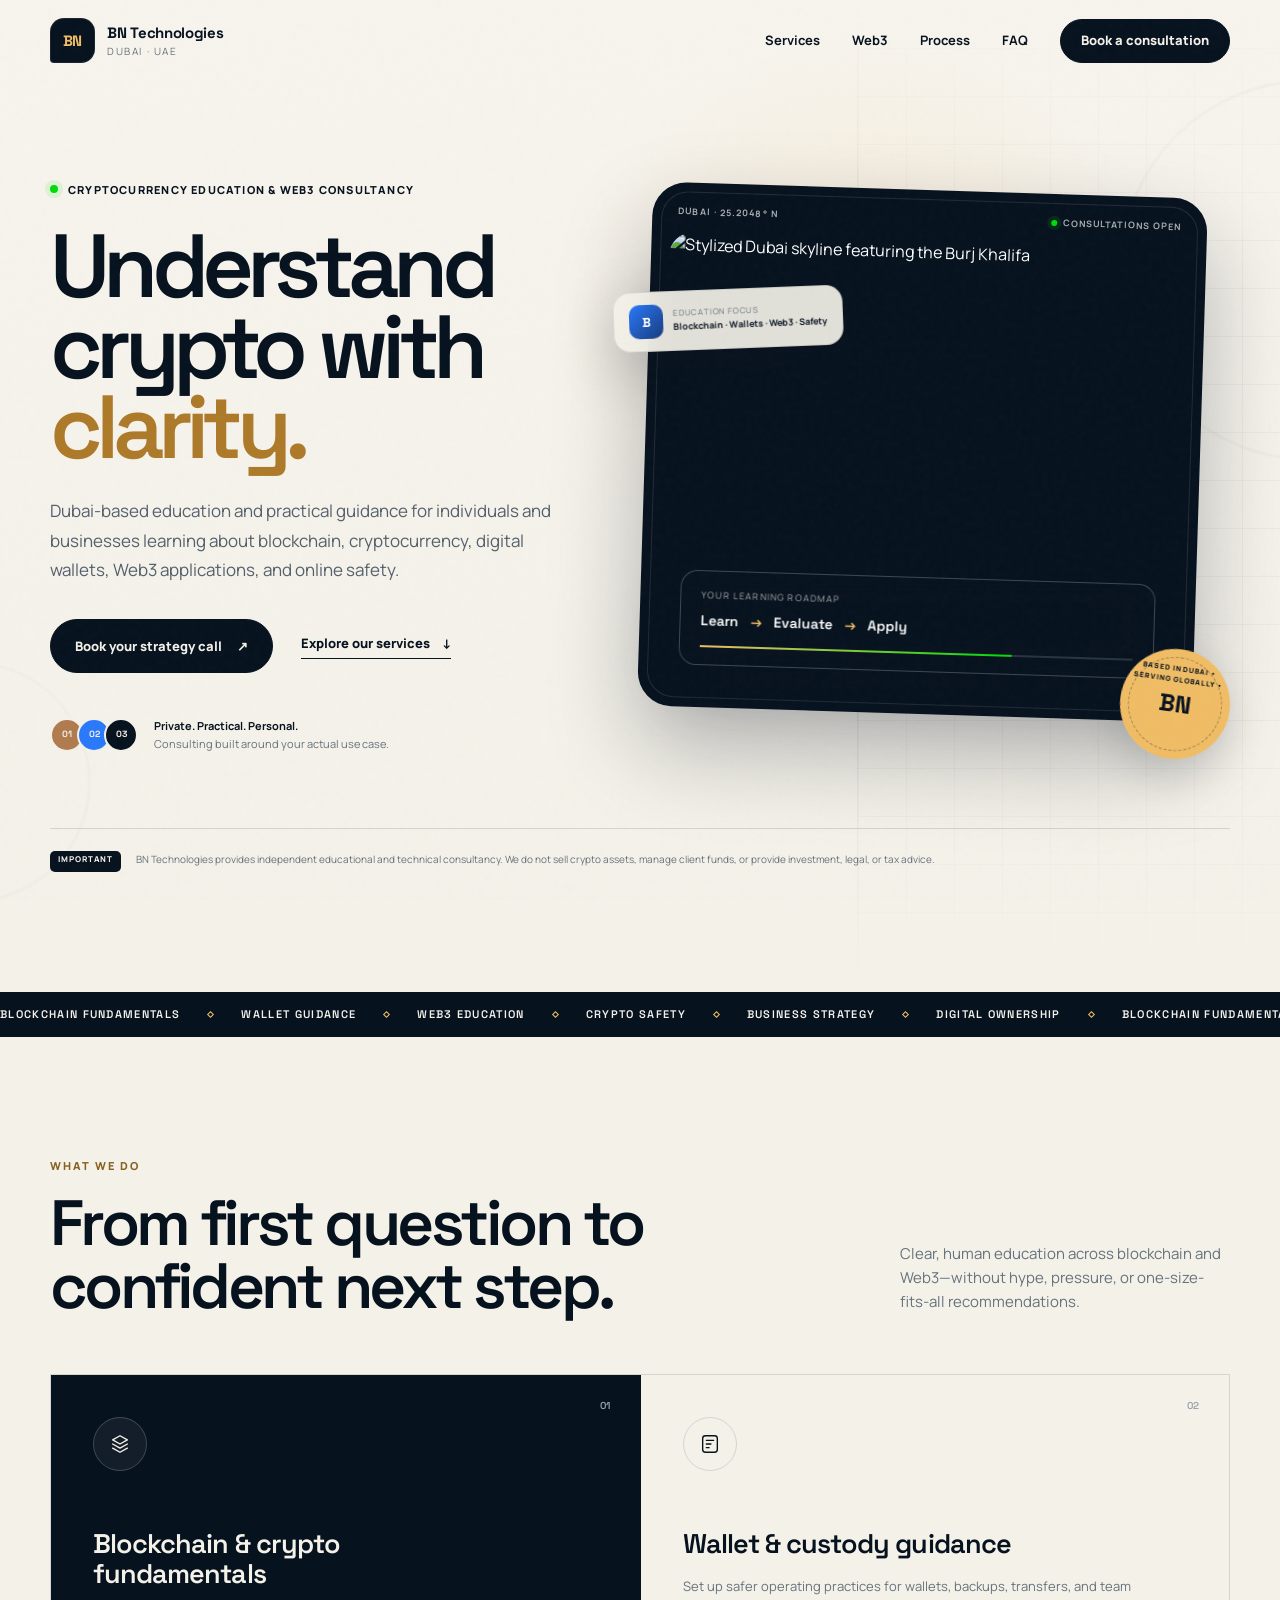
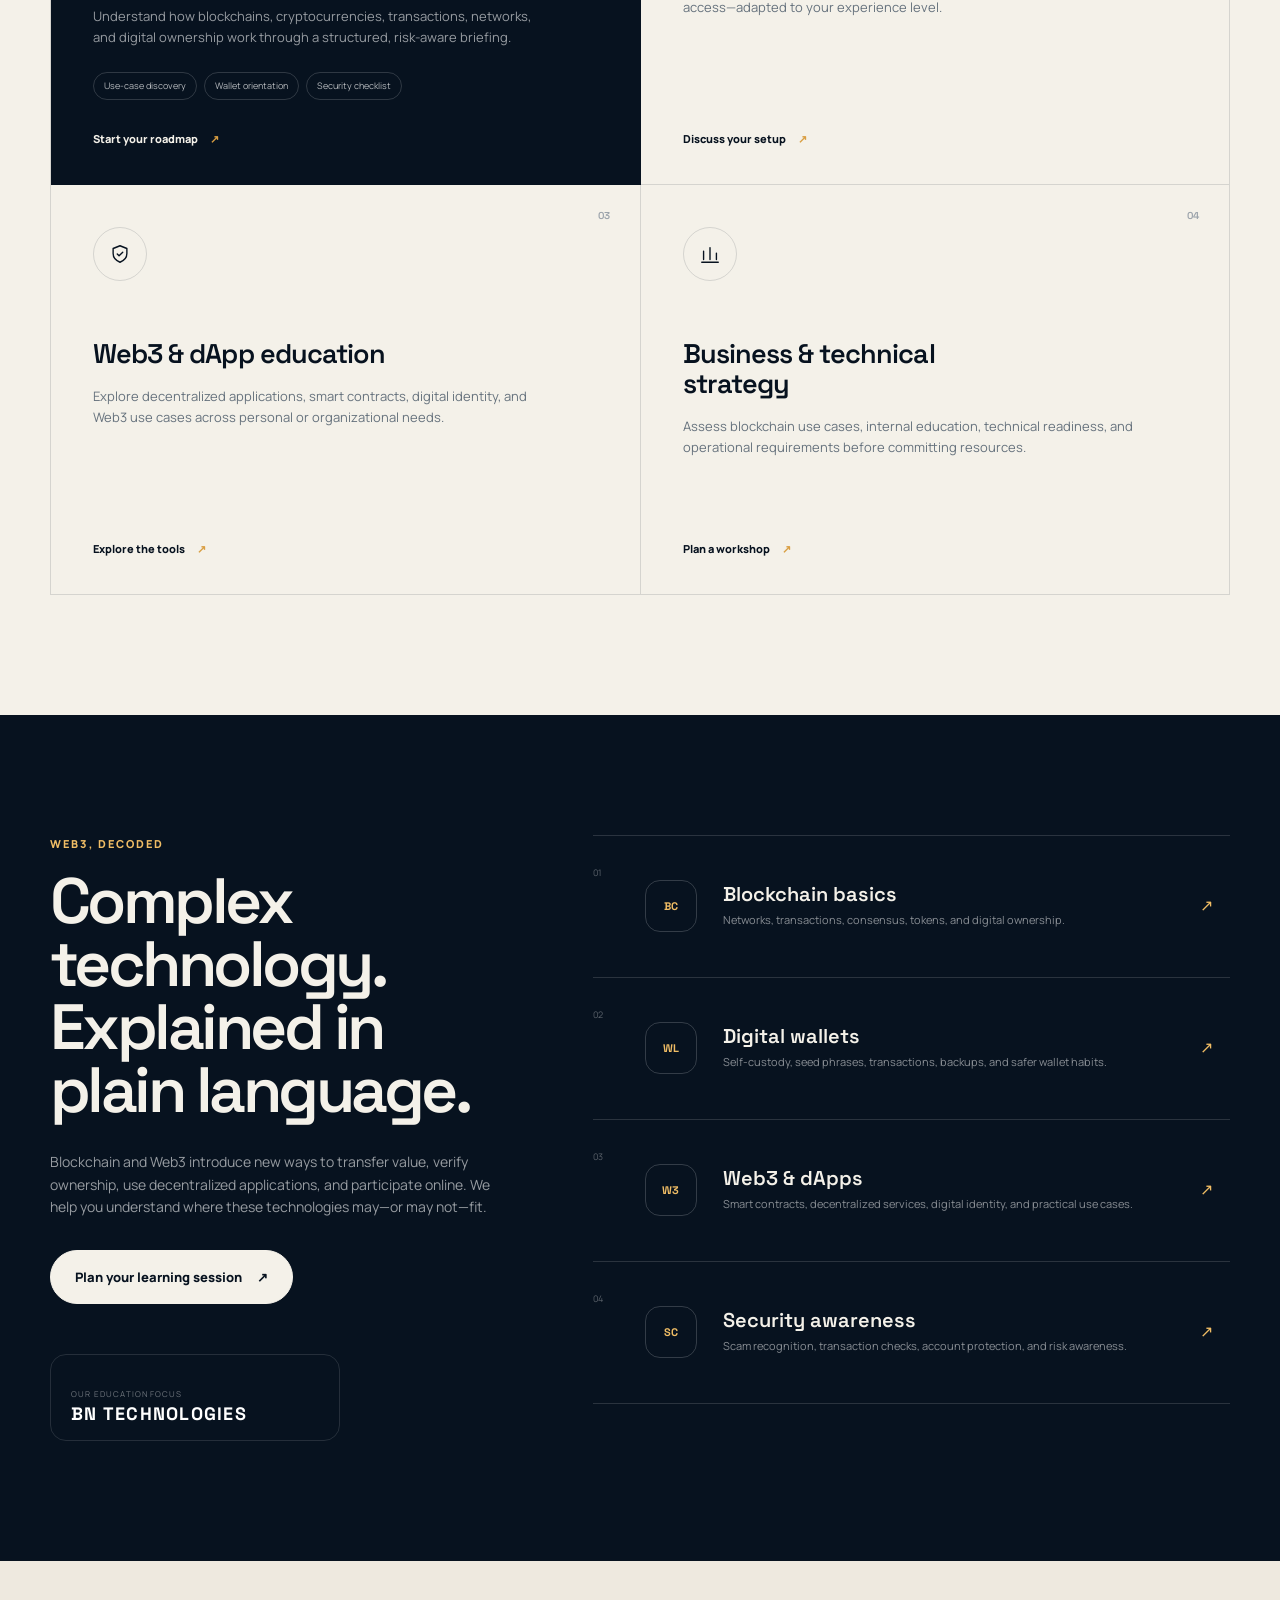
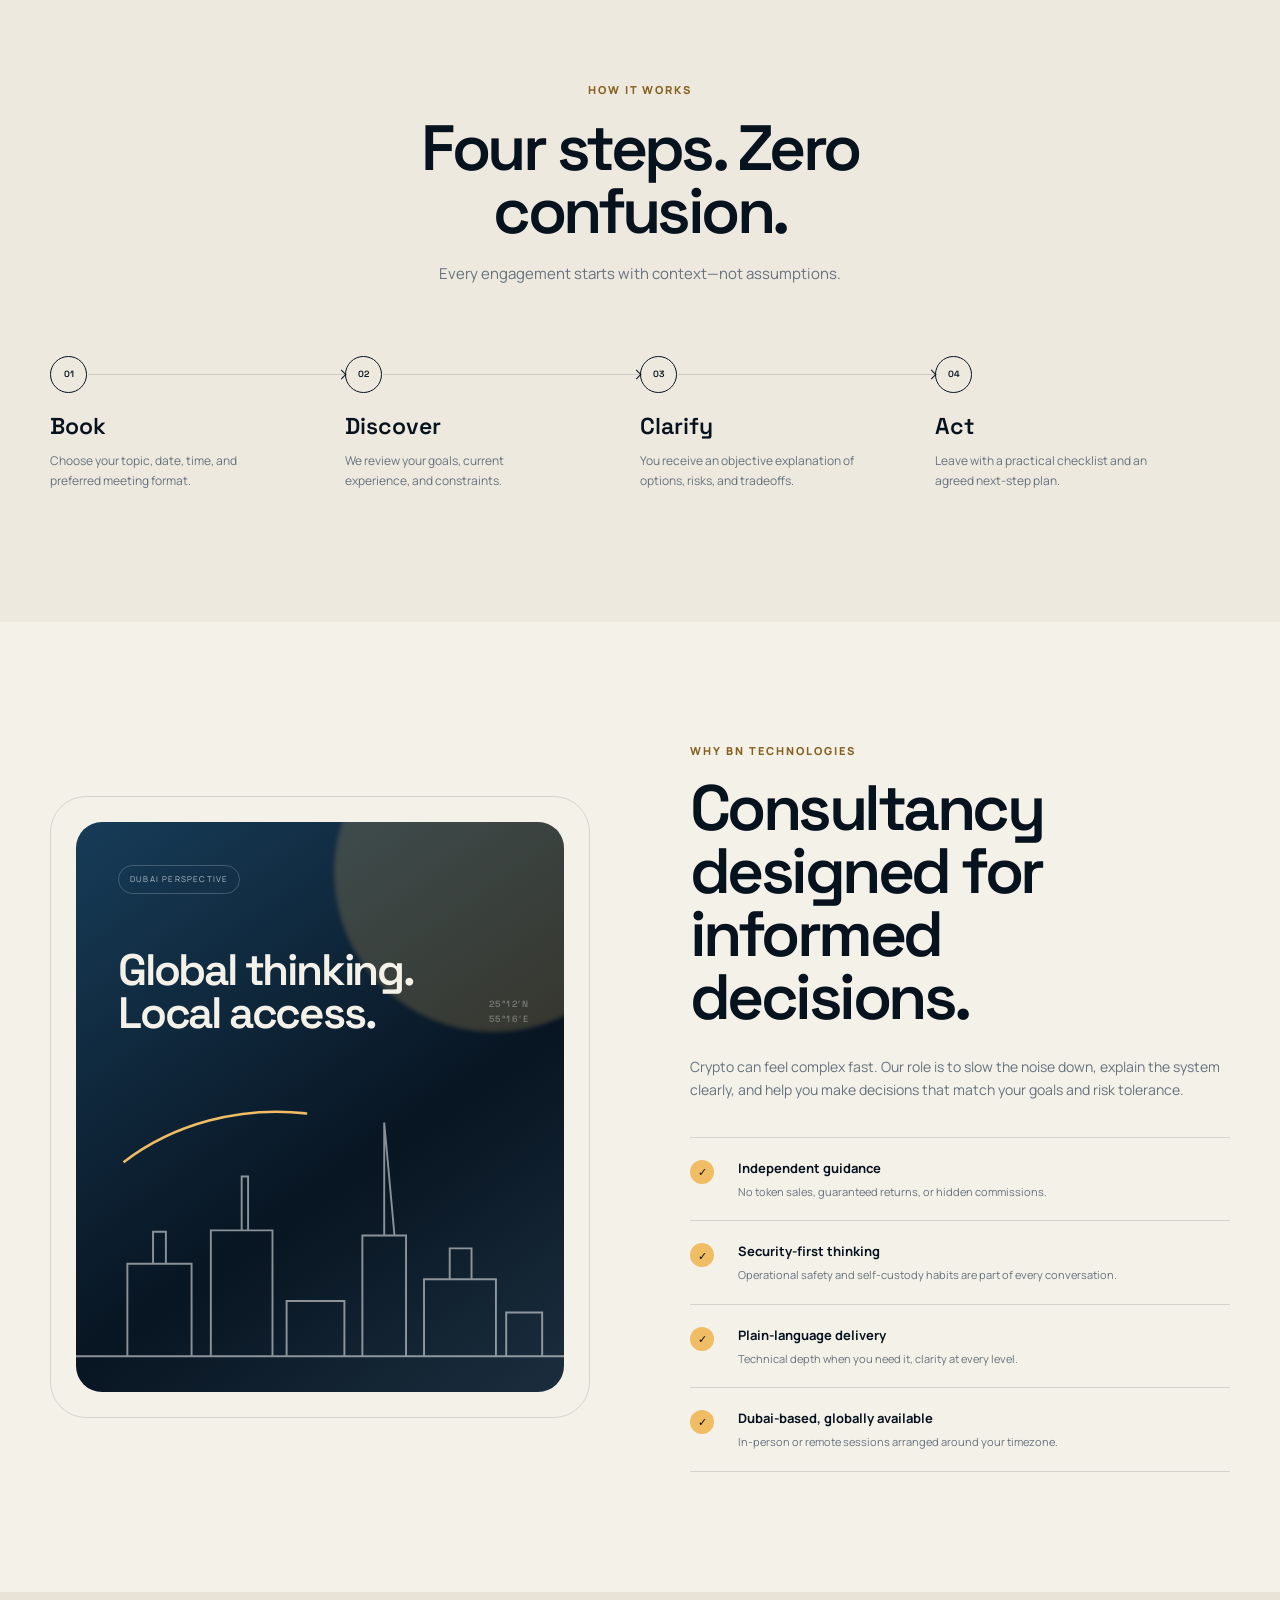
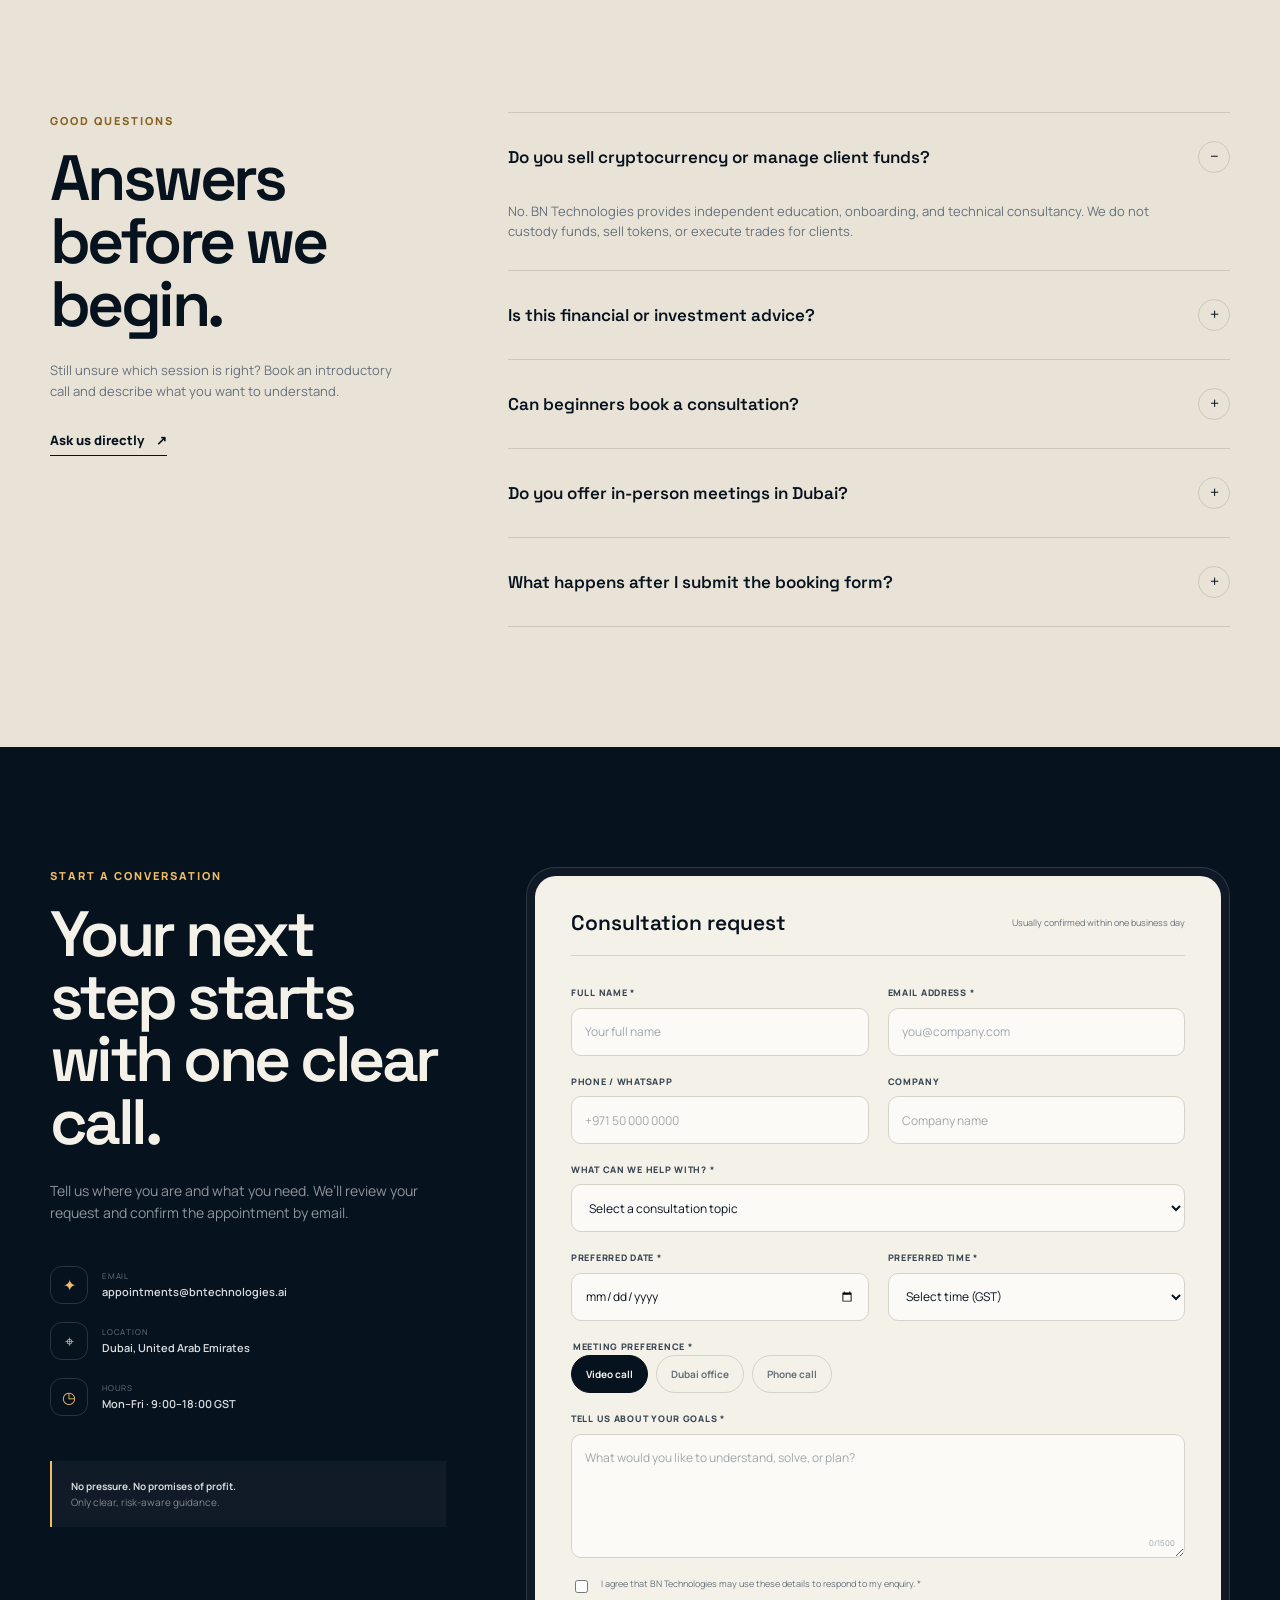
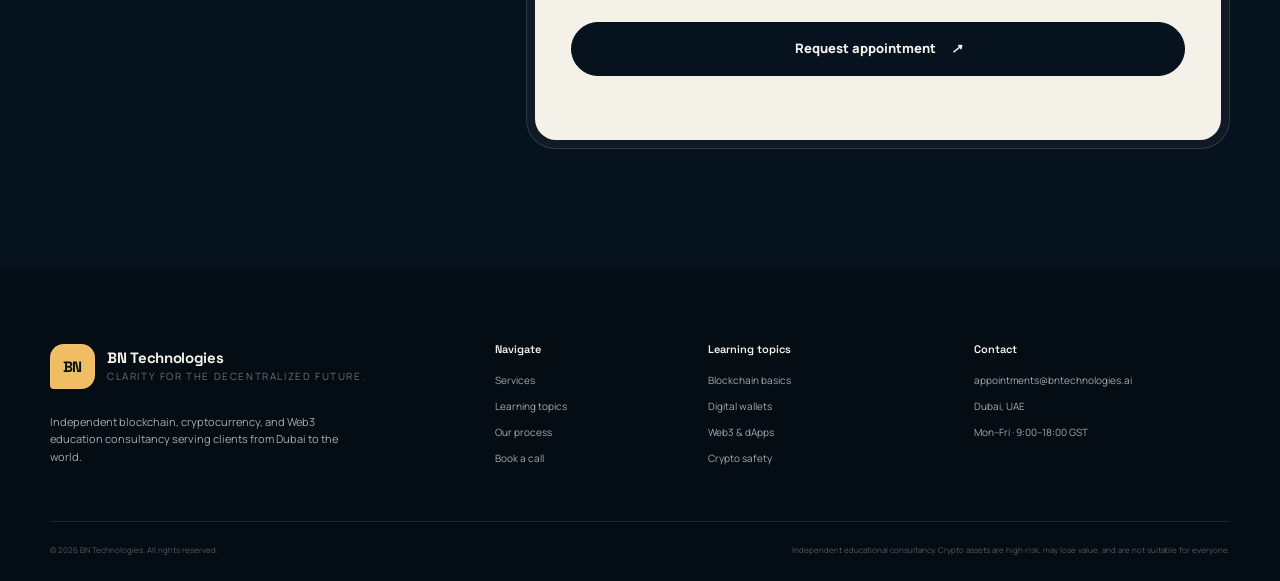
==== commit 5bb336f0: "Add files via upload" ====
--- a/index.html
+++ b/index.html
@@ -1,145 +1,309 @@
 <!doctype html>
 <html lang="en">
-  <head>
-    <meta charset="UTF-8" />
-    <meta name="viewport" content="width=device-width, initial-scale=1.0" />
-    <meta name="description" content="BN Technologies is a Dubai crypto consultancy for digital assets, Web3 strategy and investor education." />
-    <title>BN Technologies — Digital Asset Intelligence</title>
-    <link rel="preconnect" href="https://fonts.googleapis.com" />
-    <link rel="preconnect" href="https://fonts.gstatic.com" crossorigin />
-    <link href="https://fonts.googleapis.com/css2?family=DM+Mono:wght@400;500&family=Manrope:wght@400;500;600;700;800&family=Syne:wght@600;700;800&display=swap" rel="stylesheet" />
-    <link rel="stylesheet" href="styles.css" />
-  </head>
-  <body>
-    <div class="noise" aria-hidden="true"></div>
-    <header class="site-header" id="top">
+<head>
+  <meta charset="utf-8">
+  <meta name="viewport" content="width=device-width, initial-scale=1">
+  <meta name="description" content="BN Technologies is a Dubai-based cryptocurrency consultancy that educates individuals and businesses about blockchain, Web3, digital wallets, and responsible crypto participation.">
+  <meta name="theme-color" content="#07121f">
+  <meta property="og:title" content="BN Technologies | Blockchain & Web3 Education in Dubai">
+  <meta property="og:description" content="Clear, practical education about cryptocurrency, blockchain technology, Web3, digital wallets, and online safety.">
+  <meta property="og:type" content="website">
+  <meta property="og:url" content="https://bntechnologies.ai/">
+  <link rel="canonical" href="https://bntechnologies.ai/">
+  <link rel="icon" href="assets/favicon.svg" type="image/svg+xml">
+  <link rel="preconnect" href="https://fonts.googleapis.com">
+  <link rel="preconnect" href="https://fonts.gstatic.com" crossorigin>
+  <link href="https://fonts.googleapis.com/css2?family=Manrope:wght@400;500;600;700;800&amp;family=Space+Grotesk:wght@500;600;700&amp;display=swap" rel="stylesheet">
+  <script>document.documentElement.classList.add('js');</script>
+  <link rel="stylesheet" href="styles.css">
+  <title>BN Technologies | Blockchain & Web3 Education in Dubai</title>
+</head>
+<body>
+  <div class="page-noise" aria-hidden="true"></div>
+  <header class="site-header" id="top">
+    <div class="container header-inner">
       <a class="brand" href="#top" aria-label="BN Technologies home">
-        <span class="brand-mark"><i></i><i></i><i></i></span>
-        <span>BN<span>TECHNOLOGIES</span></span>
+        <span class="brand-mark" aria-hidden="true"><span>BN</span></span>
+        <span class="brand-copy"><strong>BN Technologies</strong><small>Dubai · UAE</small></span>
       </a>
-      <nav class="desktop-nav" aria-label="Main navigation">
-        <a href="#services">Expertise</a>
-        <a href="#approach">Approach</a>
-        <a href="#insights">Insights</a>
-        <a href="#contact">Contact</a>
+      <button class="menu-toggle" type="button" aria-expanded="false" aria-controls="site-nav" aria-label="Toggle navigation">
+        <span></span><span></span>
+      </button>
+      <nav class="site-nav" id="site-nav" aria-label="Primary navigation">
+        <a href="#services">Services</a>
+        <a href="#ecosystem">Web3</a>
+        <a href="#process">Process</a>
+        <a href="#faq">FAQ</a>
+        <a class="button button-small" href="#book">Book a consultation</a>
       </nav>
-      <a class="header-cta" href="#contact">Book a session <span>↗</span></a>
-      <button class="menu-toggle" aria-label="Open navigation" aria-expanded="false"><span></span><span></span></button>
-    </header>
-
-    <main>
-      <section class="hero" aria-labelledby="hero-title">
-        <div class="hero-photo" role="img" aria-label="Dubai skyline and Burj Khalifa at sunset"></div>
-        <div class="hero-grid" aria-hidden="true"></div>
-        <div class="hero-content">
-          <div class="eyebrow"><span class="pulse"></span> Dubai · Global perspective</div>
-          <h1 id="hero-title">Make sense of<br /><em>what's next.</em></h1>
-          <p class="hero-copy">Clarity for the digital economy. We help founders, investors and forward-thinking teams navigate crypto, Web3 and digital assets with conviction.</p>
+    </div>
+  </header>
+
+  <main>
+    <section class="hero section-pad">
+      <div class="hero-orb hero-orb-one" aria-hidden="true"></div>
+      <div class="hero-orb hero-orb-two" aria-hidden="true"></div>
+      <div class="container hero-grid">
+        <div class="hero-copy reveal">
+          <div class="eyebrow"><span class="eyebrow-dot"></span>Cryptocurrency education & Web3 consultancy</div>
+          <h1>Understand crypto with <em>clarity.</em></h1>
+          <p class="hero-lead">Dubai-based education and practical guidance for individuals and businesses learning about blockchain, cryptocurrency, digital wallets, Web3 applications, and online safety.</p>
           <div class="hero-actions">
-            <a class="button button-primary" href="#contact">Start a conversation <span>↗</span></a>
-            <a class="text-link" href="#services">Explore our expertise <span>↓</span></a>
-          </div>
-        </div>
-        <aside class="market-ticker" aria-label="Market status">
-          <div><span class="status-dot"></span> MARKET INTELLIGENCE</div>
-          <strong>01:37 <small>GST</small></strong>
-          <p>Dubai, United Arab Emirates</p>
-        </aside>
-        <div class="scroll-cue"><span>SCROLL TO EXPLORE</span><i></i></div>
-      </section>
-
-      <section class="intro section-pad">
-        <p class="section-kicker">01 / OUR POINT OF VIEW</p>
-        <div class="intro-grid">
-          <h2>The digital asset economy doesn't need more noise. <span>It needs a signal.</span></h2>
-          <div class="intro-copy">
-            <p>BN Technologies is a Dubai-based consultancy built for a market moving at the speed of code. We replace jargon with frameworks, hype with analysis, and uncertainty with a route forward.</p>
-            <a class="text-link dark-link" href="#approach">How we work <span>↗</span></a>
-          </div>
-        </div>
-        <div class="stats">
-          <div><strong>03</strong><span>Core practice areas</span></div>
-          <div><strong>DXB</strong><span>Headquartered in Dubai</span></div>
-          <div><strong>∞</strong><span>Possibilities decoded</span></div>
-        </div>
-      </section>
-
-      <section class="services section-pad" id="services">
-        <div class="section-heading"><p class="section-kicker">02 / WHAT WE DO</p><p>Specialist counsel for a generational shift in finance and technology.</p></div>
-        <div class="service-list">
-          <article class="service-card active">
-            <span class="card-number">01</span>
-            <div class="service-icon icon-orbit"><i></i><i></i><i></i></div>
-            <h3>Digital Asset<br />Advisory</h3>
-            <p>Independent strategy and due diligence for investors navigating crypto markets, tokens and treasury decisions.</p>
-            <span class="card-arrow">↗</span>
+            <a class="button" href="#book">Book your strategy call <span aria-hidden="true">↗</span></a>
+            <a class="text-link" href="#services">Explore our services <span aria-hidden="true">↓</span></a>
+          </div>
+          <div class="hero-trust">
+            <div class="trust-avatars" aria-hidden="true"><span>01</span><span>02</span><span>03</span></div>
+            <p><strong>Private. Practical. Personal.</strong><br>Consulting built around your actual use case.</p>
+          </div>
+        </div>
+
+        <div class="hero-visual reveal reveal-delay">
+          <div class="skyline-card">
+            <div class="skyline-topline">
+              <span>Dubai · 25.2048° N</span>
+              <span class="live-badge"><i></i>Consultations open</span>
+            </div>
+            <img class="dubai-skyline" src="assets/dubai-skyline.svg" alt="Stylized Dubai skyline featuring the Burj Khalifa">
+            <div class="hero-data-card hero-data-primary">
+              <span class="data-label">Your learning roadmap</span>
+              <strong>Learn <span>→</span> Evaluate <span>→</span> Apply</strong>
+              <div class="progress-track"><i></i></div>
+            </div>
+            <div class="hero-data-card hero-data-floating">
+              <span class="mini-icon" aria-hidden="true">B</span>
+              <span><small>Education focus</small><strong>Blockchain · Wallets · Web3 · Safety</strong></span>
+            </div>
+          </div>
+          <div class="hero-stamp" aria-label="Based in Dubai, serving globally">
+            <span>BASED IN DUBAI • SERVING GLOBALLY • </span>
+            <strong>BN</strong>
+          </div>
+        </div>
+      </div>
+      <div class="container disclaimer-bar reveal">
+        <span>Important</span>
+        <p>BN Technologies provides independent educational and technical consultancy. We do not sell crypto assets, manage client funds, or provide investment, legal, or tax advice.</p>
+      </div>
+    </section>
+
+    <section class="signal-strip" aria-label="Core expertise">
+      <div class="signal-track">
+        <span>Blockchain fundamentals</span><i></i><span>Wallet guidance</span><i></i><span>Web3 education</span><i></i><span>Crypto safety</span><i></i><span>Business strategy</span><i></i><span>Digital ownership</span><i></i>
+        <span aria-hidden="true">Blockchain fundamentals</span><i aria-hidden="true"></i><span aria-hidden="true">Wallet guidance</span><i aria-hidden="true"></i><span aria-hidden="true">Web3 education</span><i aria-hidden="true"></i><span aria-hidden="true">Crypto safety</span><i aria-hidden="true"></i><span aria-hidden="true">Business strategy</span><i aria-hidden="true"></i><span aria-hidden="true">Digital ownership</span><i aria-hidden="true"></i>
+      </div>
+    </section>
+
+    <section class="services section-pad" id="services">
+      <div class="container">
+        <div class="section-heading reveal">
+          <div><span class="kicker">What we do</span><h2>From first question to confident next step.</h2></div>
+          <p>Clear, human education across blockchain and Web3—without hype, pressure, or one-size-fits-all recommendations.</p>
+        </div>
+        <div class="services-grid">
+          <article class="service-card service-card-featured reveal">
+            <div class="service-number">01</div>
+            <div class="service-icon" aria-hidden="true"><svg viewBox="0 0 24 24"><path d="M4 7.5 12 3l8 4.5-8 4.5-8-4.5Z"/><path d="m4 12 8 4.5 8-4.5M4 16.5l8 4.5 8-4.5"/></svg></div>
+            <h3>Blockchain & crypto fundamentals</h3>
+            <p>Understand how blockchains, cryptocurrencies, transactions, networks, and digital ownership work through a structured, risk-aware briefing.</p>
+            <ul><li>Use-case discovery</li><li>Wallet orientation</li><li>Security checklist</li></ul>
+            <a href="#book">Start your roadmap <span>↗</span></a>
           </article>
-          <article class="service-card">
-            <span class="card-number">02</span>
-            <div class="service-icon icon-blocks"><i></i><i></i><i></i><i></i></div>
-            <h3>Web3 Strategy<br />&amp; Ventures</h3>
-            <p>From first thesis to go-to-market, we help ambitious teams build useful, credible Web3 products.</p>
-            <span class="card-arrow">↗</span>
+          <article class="service-card reveal">
+            <div class="service-number">02</div>
+            <div class="service-icon" aria-hidden="true"><svg viewBox="0 0 24 24"><rect x="4" y="3" width="16" height="18" rx="3"/><path d="M8 8h8M8 12h5M8 16h3"/></svg></div>
+            <h3>Wallet & custody guidance</h3>
+            <p>Set up safer operating practices for wallets, backups, transfers, and team access—adapted to your experience level.</p>
+            <a href="#book">Discuss your setup <span>↗</span></a>
           </article>
-          <article class="service-card">
-            <span class="card-number">03</span>
-            <div class="service-icon icon-learn"><i></i><i></i><i></i></div>
-            <h3>Education &amp;<br />Intelligence</h3>
-            <p>Clear, practical learning experiences that empower clients to understand the digital asset landscape.</p>
-            <span class="card-arrow">↗</span>
+          <article class="service-card reveal">
+            <div class="service-number">03</div>
+            <div class="service-icon" aria-hidden="true"><svg viewBox="0 0 24 24"><path d="M12 3 4.5 6v5.5c0 4.6 3.2 7.8 7.5 9.5 4.3-1.7 7.5-4.9 7.5-9.5V6L12 3Z"/><path d="m9 12 2 2 4-4"/></svg></div>
+            <h3>Web3 & dApp education</h3>
+            <p>Explore decentralized applications, smart contracts, digital identity, and Web3 use cases across personal or organizational needs.</p>
+            <a href="#ecosystem">Explore the tools <span>↗</span></a>
           </article>
-        </div>
-      </section>
-
-      <section class="signal" id="approach">
-        <div class="signal-art" aria-hidden="true"><div class="orb orb-1"></div><div class="orb orb-2"></div><div class="orb orb-3"></div><div class="signal-ring ring-1"></div><div class="signal-ring ring-2"></div><span>BN</span></div>
-        <div class="signal-copy">
-          <p class="section-kicker">03 / OUR METHOD</p>
-          <h2>See the signal<br />before it becomes<br /><em>the headline.</em></h2>
-          <p>We combine local market awareness, rigorous research and a human-first approach. No black boxes. No manufactured urgency. Just the knowledge you need to move with intent.</p>
-          <a class="button button-light" href="#contact">Meet the team <span>↗</span></a>
-        </div>
-      </section>
-
-      <section class="insights section-pad" id="insights">
-        <div class="section-heading insights-heading"><p class="section-kicker">04 / FIELD NOTES</p><a class="text-link dark-link" href="#contact">View all insights <span>↗</span></a></div>
-        <h2>Ideas for the<br /><em>curious and capable.</em></h2>
-        <div class="insight-grid">
-          <a class="insight-feature" href="#contact">
-            <div class="insight-image image-dubai"><span>MARKET NOTE / 07.24</span></div>
-            <div class="insight-meta"><span>Digital Assets</span><span>6 MIN READ</span></div>
-            <h3>Why Dubai is becoming a gravity well for digital asset ambition.</h3>
-            <span class="card-arrow dark-arrow">↗</span>
+          <article class="service-card reveal">
+            <div class="service-number">04</div>
+            <div class="service-icon" aria-hidden="true"><svg viewBox="0 0 24 24"><path d="M5 18V9M12 18V5M19 18v-7"/><path d="M3 21h18"/></svg></div>
+            <h3>Business & technical strategy</h3>
+            <p>Assess blockchain use cases, internal education, technical readiness, and operational requirements before committing resources.</p>
+            <a href="#book">Plan a workshop <span>↗</span></a>
+          </article>
+        </div>
+      </div>
+    </section>
+
+    <section class="ecosystem section-pad" id="ecosystem">
+      <div class="container ecosystem-grid">
+        <div class="ecosystem-intro reveal">
+          <span class="kicker kicker-light">Web3, decoded</span>
+          <h2>Complex technology. Explained in plain language.</h2>
+          <p>Blockchain and Web3 introduce new ways to transfer value, verify ownership, use decentralized applications, and participate online. We help you understand where these technologies may—or may not—fit.</p>
+          <a class="button button-light" href="#book">Plan your learning session <span>↗</span></a>
+          <div class="official-mark">
+            <span>Our education focus</span>
+            <img src="assets/favicon.svg" alt="BN Technologies logo" loading="lazy">
+            <strong aria-hidden="true">BN TECHNOLOGIES</strong>
+          </div>
+        </div>
+        <div class="ecosystem-list">
+          <a class="ecosystem-item reveal" href="#book">
+            <span class="ecosystem-index">01</span>
+            <span class="ecosystem-symbol">BC</span>
+            <span><strong>Blockchain basics</strong><small>Networks, transactions, consensus, tokens, and digital ownership.</small></span>
+            <i>↗</i>
           </a>
-          <div class="insight-stack">
-            <a class="small-insight" href="#contact"><span class="insight-meta"><span>Web3 Strategy</span><span>4 MIN READ</span></span><h3>The founder's guide to identifying a real Web3 use case.</h3><span class="card-arrow dark-arrow">↗</span></a>
-            <a class="small-insight" href="#contact"><span class="insight-meta"><span>Education</span><span>5 MIN READ</span></span><h3>Five questions to ask before you buy any digital asset.</h3><span class="card-arrow dark-arrow">↗</span></a>
-          </div>
-        </div>
-      </section>
-
-      <section class="contact" id="contact">
-        <div class="contact-top"><p class="section-kicker">05 / LET'S TALK</p><span>Dubai / Anywhere</span></div>
-        <div class="contact-grid">
-          <div class="contact-intro"><h2>Begin with<br />a <em>better</em><br />question.</h2><p>Tell us where you are heading. We will help you find the clearest path there.</p><div class="contact-details"><a href="mailto:hello@bntechnologies.ai">hello@bntechnologies.ai</a><span>Dubai, UAE</span></div></div>
-          <form id="appointment-form" class="appointment-form" novalidate>
-            <input type="hidden" name="access_key" value="YOUR_WEB3FORMS_ACCESS_KEY" />
-            <input type="hidden" name="subject" value="New appointment request — BN Technologies" />
-            <input type="hidden" name="from_name" value="BN Technologies Website" />
-            <input type="checkbox" name="botcheck" class="hidden-field" tabindex="-1" autocomplete="off" />
-            <div class="form-row"><label>01 / YOUR NAME<input type="text" name="name" placeholder="First and last name" required /></label><label>02 / EMAIL ADDRESS<input type="email" name="email" placeholder="you@company.com" required /></label></div>
-            <div class="form-row"><label>03 / COMPANY <span>(OPTIONAL)</span><input type="text" name="company" placeholder="Your organisation" /></label><label>04 / PHONE <span>(OPTIONAL)</span><input type="tel" name="phone" placeholder="+971 00 000 0000" /></label></div>
-            <label>05 / WHAT CAN WE HELP WITH?<select name="interest" required><option value="" selected disabled>Select an area of interest</option><option>Digital Asset Advisory</option><option>Web3 Strategy & Ventures</option><option>Education & Intelligence</option><option>General enquiry</option></select></label>
-            <label>06 / TELL US A LITTLE MORE<textarea name="message" placeholder="A few lines about your challenge or opportunity..." required></textarea></label>
-            <button class="button button-primary submit-button" type="submit"><span>Request an appointment</span> <span>↗</span></button>
-            <p class="form-status" role="status" aria-live="polite"></p>
-            <p class="form-note">By submitting, you agree that BN Technologies may contact you about your enquiry.</p>
+          <a class="ecosystem-item reveal" href="#book">
+            <span class="ecosystem-index">02</span>
+            <span class="ecosystem-symbol">WL</span>
+            <span><strong>Digital wallets</strong><small>Self-custody, seed phrases, transactions, backups, and safer wallet habits.</small></span>
+            <i>↗</i>
+          </a>
+          <a class="ecosystem-item reveal" href="#book">
+            <span class="ecosystem-index">03</span>
+            <span class="ecosystem-symbol">W3</span>
+            <span><strong>Web3 & dApps</strong><small>Smart contracts, decentralized services, digital identity, and practical use cases.</small></span>
+            <i>↗</i>
+          </a>
+          <a class="ecosystem-item reveal" href="#book">
+            <span class="ecosystem-index">04</span>
+            <span class="ecosystem-symbol">SC</span>
+            <span><strong>Security awareness</strong><small>Scam recognition, transaction checks, account protection, and risk awareness.</small></span>
+            <i>↗</i>
+          </a>
+        </div>
+      </div>
+    </section>
+
+    <section class="process section-pad" id="process">
+      <div class="container">
+        <div class="section-heading section-heading-centered reveal">
+          <div><span class="kicker">How it works</span><h2>Four steps. Zero confusion.</h2></div>
+          <p>Every engagement starts with context—not assumptions.</p>
+        </div>
+        <div class="process-grid">
+          <article class="process-step reveal"><span>01</span><div class="process-line"><i></i></div><h3>Book</h3><p>Choose your topic, date, time, and preferred meeting format.</p></article>
+          <article class="process-step reveal"><span>02</span><div class="process-line"><i></i></div><h3>Discover</h3><p>We review your goals, current experience, and constraints.</p></article>
+          <article class="process-step reveal"><span>03</span><div class="process-line"><i></i></div><h3>Clarify</h3><p>You receive an objective explanation of options, risks, and tradeoffs.</p></article>
+          <article class="process-step reveal"><span>04</span><div class="process-line"><i></i></div><h3>Act</h3><p>Leave with a practical checklist and an agreed next-step plan.</p></article>
+        </div>
+      </div>
+    </section>
+
+    <section class="why-us section-pad">
+      <div class="container why-grid">
+        <div class="why-visual reveal">
+          <div class="dubai-panel">
+            <span class="panel-tag">Dubai perspective</span>
+            <h3>Global thinking.<br>Local access.</h3>
+            <div class="dubai-coordinates">25°12′N<br>55°16′E</div>
+            <svg viewBox="0 0 380 240" aria-hidden="true"><path d="M0 212h380M40 212v-72h50v72M60 140v-25h10v25M105 212v-98h48v98M129 114V72h5v42M164 212v-43h45v43M223 212v-94h34v94M240 118V30l8 88M271 212v-60h56v60M291 152v-24h17v24M335 212v-34h28v34"/><path class="sun-line" d="M37 61c39-30 91-44 143-38"/></svg>
+          </div>
+        </div>
+        <div class="why-copy reveal">
+          <span class="kicker">Why BN Technologies</span>
+          <h2>Consultancy designed for informed decisions.</h2>
+          <p>Crypto can feel complex fast. Our role is to slow the noise down, explain the system clearly, and help you make decisions that match your goals and risk tolerance.</p>
+          <div class="why-points">
+            <div><span>✓</span><p><strong>Independent guidance</strong><small>No token sales, guaranteed returns, or hidden commissions.</small></p></div>
+            <div><span>✓</span><p><strong>Security-first thinking</strong><small>Operational safety and self-custody habits are part of every conversation.</small></p></div>
+            <div><span>✓</span><p><strong>Plain-language delivery</strong><small>Technical depth when you need it, clarity at every level.</small></p></div>
+            <div><span>✓</span><p><strong>Dubai-based, globally available</strong><small>In-person or remote sessions arranged around your timezone.</small></p></div>
+          </div>
+        </div>
+      </div>
+    </section>
+
+    <section class="faq section-pad" id="faq">
+      <div class="container faq-grid">
+        <div class="faq-intro reveal">
+          <span class="kicker">Good questions</span>
+          <h2>Answers before we begin.</h2>
+          <p>Still unsure which session is right? Book an introductory call and describe what you want to understand.</p>
+          <a class="text-link" href="#book">Ask us directly <span>↗</span></a>
+        </div>
+        <div class="accordion reveal">
+          <div class="accordion-item is-open">
+            <button type="button" aria-expanded="true"><span>Do you sell cryptocurrency or manage client funds?</span><i>−</i></button>
+            <div class="accordion-panel"><p>No. BN Technologies provides independent education, onboarding, and technical consultancy. We do not custody funds, sell tokens, or execute trades for clients.</p></div>
+          </div>
+          <div class="accordion-item">
+            <button type="button" aria-expanded="false"><span>Is this financial or investment advice?</span><i>+</i></button>
+            <div class="accordion-panel"><p>No. Our work is informational and technical. Crypto assets carry significant risk, and clients should obtain independent legal, tax, and financial advice where appropriate.</p></div>
+          </div>
+          <div class="accordion-item">
+            <button type="button" aria-expanded="false"><span>Can beginners book a consultation?</span><i>+</i></button>
+            <div class="accordion-panel"><p>Yes. Sessions are tailored to your current experience. We can begin with the fundamentals or move directly into a specific wallet, dApp, or infrastructure topic.</p></div>
+          </div>
+          <div class="accordion-item">
+            <button type="button" aria-expanded="false"><span>Do you offer in-person meetings in Dubai?</span><i>+</i></button>
+            <div class="accordion-panel"><p>Yes, subject to availability and confirmation. Remote consultations are also available globally by Google Meet, Zoom, or Microsoft Teams.</p></div>
+          </div>
+          <div class="accordion-item">
+            <button type="button" aria-expanded="false"><span>What happens after I submit the booking form?</span><i>+</i></button>
+            <div class="accordion-panel"><p>Your request is emailed to our appointments inbox. Our team reviews the details and confirms the meeting time or suggests an alternative by email.</p></div>
+          </div>
+        </div>
+      </div>
+    </section>
+
+    <section class="booking section-pad" id="book">
+      <div class="container booking-shell">
+        <div class="booking-copy reveal">
+          <span class="kicker kicker-light">Start a conversation</span>
+          <h2>Your next step starts with one clear call.</h2>
+          <p>Tell us where you are and what you need. We’ll review your request and confirm the appointment by email.</p>
+          <div class="booking-contact">
+            <div><span aria-hidden="true">✦</span><p><small>Email</small><a href="mailto:appointments@bntechnologies.ai">appointments@bntechnologies.ai</a></p></div>
+            <div><span aria-hidden="true">⌖</span><p><small>Location</small><strong>Dubai, United Arab Emirates</strong></p></div>
+            <div><span aria-hidden="true">◷</span><p><small>Hours</small><strong>Mon–Fri · 9:00–18:00 GST</strong></p></div>
+          </div>
+          <div class="booking-note"><strong>No pressure. No promises of profit.</strong><br>Only clear, risk-aware guidance.</div>
+        </div>
+
+        <div class="booking-form-wrap reveal reveal-delay">
+          <form class="booking-form" id="booking-form" action="https://api.web3forms.com/submit" method="post">
+            <input type="hidden" name="access_key" value="YOUR_WEB3FORMS_ACCESS_KEY">
+            <input type="hidden" name="subject" value="New BN Technologies consultation request">
+            <input type="hidden" name="from_name" value="BN Technologies Website">
+            <div class="form-heading"><span>Consultation request</span><small>Usually confirmed within one business day</small></div>
+            <div class="form-grid">
+              <label class="field"><span>Full name *</span><input type="text" name="full_name" autocomplete="name" required maxlength="80" placeholder="Your full name"></label>
+              <label class="field"><span>Email address *</span><input type="email" name="email" autocomplete="email" required maxlength="120" placeholder="you@company.com"></label>
+              <label class="field"><span>Phone / WhatsApp</span><input type="tel" name="phone" autocomplete="tel" maxlength="30" placeholder="+971 50 000 0000"></label>
+              <label class="field"><span>Company</span><input type="text" name="company" autocomplete="organization" maxlength="100" placeholder="Company name"></label>
+              <label class="field field-full"><span>What can we help with? *</span><select name="service" required><option value="" selected disabled>Select a consultation topic</option><option>Blockchain & crypto fundamentals</option><option>Wallet & self-custody education</option><option>Web3 & dApp education</option><option>Crypto safety & scam awareness</option><option>Business & technical strategy</option><option>Team workshop</option><option>Other</option></select></label>
+              <label class="field"><span>Preferred date *</span><input id="meeting-date" type="date" name="meeting_date" required></label>
+              <label class="field"><span>Preferred time *</span><select name="meeting_time" required><option value="" selected disabled>Select time (GST)</option><option>09:00 GST</option><option>10:30 GST</option><option>12:00 GST</option><option>14:00 GST</option><option>15:30 GST</option><option>17:00 GST</option></select></label>
+              <fieldset class="field field-full meeting-mode"><legend>Meeting preference *</legend><label><input type="radio" name="meeting_mode" value="Video call" checked><span>Video call</span></label><label><input type="radio" name="meeting_mode" value="Dubai office"><span>Dubai office</span></label><label><input type="radio" name="meeting_mode" value="Phone call"><span>Phone call</span></label></fieldset>
+              <label class="field field-full"><span>Tell us about your goals *</span><textarea name="message" required maxlength="1500" rows="5" placeholder="What would you like to understand, solve, or plan?"></textarea><small class="char-count"><span id="char-count">0</span>/1500</small></label>
+              <label class="privacy-check field-full"><input type="checkbox" name="consent" value="yes" required><span>I agree that BN Technologies may use these details to respond to my enquiry. *</span></label>
+              <label class="website-field" aria-hidden="true">Leave empty<input type="checkbox" name="botcheck" tabindex="-1" autocomplete="off"></label>
+            </div>
+            <button class="button submit-button" type="submit"><span>Request appointment</span><i aria-hidden="true">↗</i></button>
+            <p class="form-status" id="form-status" role="status" aria-live="polite"></p>
           </form>
         </div>
-      </section>
-    </main>
-
-    <footer class="footer"><a class="brand" href="#top"><span class="brand-mark"><i></i><i></i><i></i></span><span>BN<span>TECHNOLOGIES</span></span></a><p>© <span id="year"></span> BN Technologies. Crafted for the future.</p><div><a href="#top">LinkedIn</a><a href="#top">Privacy</a></div></footer>
-    <script src="script.js"></script>
-  </body>
+      </div>
+    </section>
+  </main>
+
+  <footer class="site-footer">
+    <div class="container footer-main">
+      <div class="footer-brand">
+        <a class="brand" href="#top"><span class="brand-mark"><span>BN</span></span><span class="brand-copy"><strong>BN Technologies</strong><small>Clarity for the decentralized future.</small></span></a>
+        <p>Independent blockchain, cryptocurrency, and Web3 education consultancy serving clients from Dubai to the world.</p>
+      </div>
+      <div class="footer-links"><strong>Navigate</strong><a href="#services">Services</a><a href="#ecosystem">Learning topics</a><a href="#process">Our process</a><a href="#book">Book a call</a></div>
+      <div class="footer-links"><strong>Learning topics</strong><a href="#ecosystem">Blockchain basics</a><a href="#ecosystem">Digital wallets</a><a href="#ecosystem">Web3 & dApps</a><a href="#ecosystem">Crypto safety</a></div>
+      <div class="footer-links"><strong>Contact</strong><a href="mailto:appointments@bntechnologies.ai">appointments@bntechnologies.ai</a><span>Dubai, UAE</span><span>Mon–Fri · 9:00–18:00 GST</span></div>
+    </div>
+    <div class="container footer-legal">
+      <p>© <span id="current-year">2026</span> BN Technologies. All rights reserved.</p>
+      <p>Independent educational consultancy. Crypto assets are high-risk, may lose value, and are not suitable for everyone.</p>
+    </div>
+  </footer>
+  <script src="script.js" defer></script>
+</body>
 </html>
--- a/styles.css
+++ b/styles.css
@@ -1,2 +1,367 @@
-:root{--ink:#121715;--paper:#f3f1e9;--acid:#c8ff40;--muted:#6a706b;--line:rgba(18,23,21,.17);--cream:#e8e5db}*{box-sizing:border-box}html{scroll-behavior:smooth}body{margin:0;background:var(--paper);color:var(--ink);font-family:Manrope,Arial,sans-serif}.noise{position:fixed;inset:0;pointer-events:none;z-index:20;opacity:.035;background-image:url("data:image/svg+xml,%3Csvg viewBox='0 0 160 160' xmlns='http://www.w3.org/2000/svg'%3E%3Cfilter id='n'%3E%3CfeTurbulence type='fractalNoise' baseFrequency='.9' numOctaves='3' stitchTiles='stitch'/%3E%3C/filter%3E%3Crect width='100%25' height='100%25' filter='url(%23n)' opacity='.6'/%3E%3C/svg%3E")}.site-header{height:83px;display:flex;align-items:center;justify-content:space-between;padding:0 5vw;border-bottom:1px solid rgba(255,255,255,.22);position:absolute;top:0;left:0;right:0;z-index:5;color:#fff}.brand{font-family:Syne,sans-serif;font-weight:800;font-size:17px;letter-spacing:-.8px;text-decoration:none;color:inherit;display:flex;align-items:center;gap:9px}.brand>span:last-child>span{font-size:10px;letter-spacing:.8px;margin-left:2px}.brand-mark{width:28px;height:25px;position:relative;display:flex;align-items:flex-end;gap:3px}.brand-mark i{width:7px;background:currentColor;display:block}.brand-mark i:nth-child(1){height:11px}.brand-mark i:nth-child(2){height:20px}.brand-mark i:nth-child(3){height:15px}.desktop-nav{display:flex;gap:30px;margin-left:auto;margin-right:45px}.desktop-nav a,.footer a{font-size:11px;text-decoration:none;color:inherit;font-weight:700;text-transform:uppercase;letter-spacing:.6px}.desktop-nav a:hover,.footer a:hover{color:var(--acid)}.header-cta{background:var(--acid);color:var(--ink);text-decoration:none;font-size:12px;font-weight:800;padding:13px 16px}.header-cta span{font-size:16px;margin-left:13px}.menu-toggle{display:none}.hero{position:relative;height:min(760px,100vh);min-height:650px;color:white;overflow:hidden;background:#1d2b30}.hero-photo{position:absolute;inset:0;background:linear-gradient(90deg,rgba(6,13,14,.9) 3%,rgba(7,12,12,.45) 52%,rgba(7,13,13,.18)),linear-gradient(0deg,rgba(3,14,14,.72),transparent 47%),url('https://images.unsplash.com/photo-1512453979798-5ea266f8880c?auto=format&fit=crop&w=2200&q=88') center/cover;transform:scale(1.02);animation:slowzoom 16s ease-out forwards}@keyframes slowzoom{to{transform:scale(1.09)}}.hero-grid{position:absolute;inset:0;background-image:linear-gradient(rgba(200,255,64,.09) 1px,transparent 1px),linear-gradient(90deg,rgba(200,255,64,.09) 1px,transparent 1px);background-size:75px 75px;mask-image:linear-gradient(to right,#000,transparent 75%)}.hero-content{position:relative;z-index:1;padding:194px 5vw 0;max-width:880px}.eyebrow,.section-kicker{font-family:'DM Mono',monospace;font-size:10px;letter-spacing:.95px;text-transform:uppercase}.eyebrow{display:flex;gap:8px;align-items:center;color:#d8d9d3}.pulse{width:7px;height:7px;border-radius:100%;background:var(--acid);box-shadow:0 0 0 5px rgba(200,255,64,.17)}h1,h2,h3,p{margin-top:0}h1,h2,h3{font-family:Syne,sans-serif;letter-spacing:-2.7px;line-height:.96}h1{font-size:clamp(56px,8vw,118px);margin:25px 0 26px;font-weight:700}em{color:var(--acid);font-style:normal}.hero-copy{font-size:15px;line-height:1.75;color:#e0e3df;max-width:515px}.hero-actions{display:flex;gap:31px;align-items:center;margin-top:35px}.button{display:inline-flex;align-items:center;justify-content:space-between;gap:31px;text-decoration:none;border:none;font:800 12px Manrope,sans-serif;cursor:pointer;padding:16px 18px}.button-primary{background:var(--acid);color:var(--ink)}.button span:last-child{font-size:19px;line-height:12px}.text-link{font-size:12px;color:inherit;text-decoration:none;font-weight:800}.text-link span{font-size:17px;margin-left:9px}.market-ticker{position:absolute;right:5vw;bottom:42px;z-index:1;border-left:1px solid var(--acid);padding-left:16px;width:205px;font-family:'DM Mono',monospace}.market-ticker div{font-size:9px;letter-spacing:.5px;display:flex;gap:6px;align-items:center}.status-dot{width:6px;height:6px;background:var(--acid);display:inline-block;border-radius:50%}.market-ticker strong{display:block;font:500 31px 'DM Mono',monospace;letter-spacing:-2px;margin:5px 0}.market-ticker small{font-size:10px;letter-spacing:0}.market-ticker p{font-size:9px;opacity:.7;margin:0}.scroll-cue{position:absolute;z-index:1;bottom:34px;left:5vw;display:flex;gap:14px;align-items:center;font:9px 'DM Mono',monospace;letter-spacing:1px}.scroll-cue i{height:1px;width:44px;background:var(--acid)}.section-pad{padding:118px 5vw}.intro{background:var(--paper)}.section-kicker{color:#657066;margin-bottom:25px}.intro-grid{display:grid;grid-template-columns:1.3fr .7fr;gap:9vw}.intro h2,.insights h2{font-size:clamp(37px,4.6vw,69px);max-width:790px;margin:0}.intro h2 span{color:#94a29c}.intro-copy{padding-top:7px;max-width:370px}.intro-copy p{font-size:14px;line-height:1.8;color:#59615c;margin-bottom:29px}.dark-link{color:var(--ink);border-bottom:1px solid var(--ink);padding-bottom:7px}.stats{display:grid;grid-template-columns:repeat(3,1fr);margin-top:98px;border-top:1px solid var(--line);border-bottom:1px solid var(--line)}.stats div{padding:27px 0 23px;border-right:1px solid var(--line)}.stats div+div{padding-left:25px}.stats div:last-child{border:0}.stats strong{font:700 clamp(38px,4vw,60px) Syne,sans-serif;letter-spacing:-3px;display:block}.stats span{font-size:10px;text-transform:uppercase;letter-spacing:.8px;color:#647068}.services{background:#d8d8d0}.section-heading{display:flex;justify-content:space-between;align-items:flex-start}.section-heading>p:last-child{font-size:13px;max-width:320px;line-height:1.6;color:#59615c}.service-list{margin-top:49px;display:grid;grid-template-columns:repeat(3,1fr);border-top:1px solid var(--line)}.service-card{min-height:396px;padding:23px 26px 25px;border-right:1px solid var(--line);position:relative;transition:.3s;background:transparent}.service-card:first-child{border-left:1px solid var(--line)}.service-card:hover,.service-card.active{background:var(--ink);color:#fff}.card-number{font:10px 'DM Mono',monospace;color:#68716b}.service-card.active .card-number,.service-card:hover .card-number{color:var(--acid)}.service-icon{height:83px;margin:32px 0 12px;position:relative;width:86px}.icon-orbit{border:1px solid currentColor;border-radius:50%;width:70px;height:70px}.icon-orbit i{position:absolute;width:12px;height:12px;border-radius:50%;background:var(--acid)}.icon-orbit i:nth-child(1){left:-5px;top:30px}.icon-orbit i:nth-child(2){right:5px;top:6px;background:currentColor}.icon-orbit i:nth-child(3){right:2px;bottom:8px;background:currentColor}.icon-blocks i{width:25px;height:25px;position:absolute;border:1px solid currentColor}.icon-blocks i:nth-child(1){left:0;top:16px}.icon-blocks i:nth-child(2){left:29px;top:0;background:var(--acid);border-color:var(--acid)}.icon-blocks i:nth-child(3){left:29px;top:32px}.icon-blocks i:nth-child(4){left:58px;top:16px}.icon-learn i{position:absolute;border:1px solid currentColor;width:38px;height:53px;top:5px;transform:skewY(-23deg)}.icon-learn i:nth-child(1){left:5px}.icon-learn i:nth-child(2){left:38px}.icon-learn i:nth-child(3){left:27px;top:30px;width:14px;height:14px;background:var(--acid);border-color:var(--acid);transform:rotate(45deg)}.service-card h3{font-size:29px;margin:0 0 15px}.service-card p{font-size:12px;line-height:1.7;max-width:240px;color:#65706a}.service-card.active p,.service-card:hover p{color:#bec5bc}.card-arrow{position:absolute;right:22px;bottom:23px;font-size:25px;color:var(--acid)}.signal{min-height:680px;background:#192321;color:#f6f5ee;display:grid;grid-template-columns:1fr 1fr;overflow:hidden}.signal-art{position:relative;min-height:500px;background:radial-gradient(circle at 50% 50%,rgba(200,255,64,.15),transparent 12%),linear-gradient(140deg,#293a37,#101714);overflow:hidden}.signal-art:before,.signal-art:after{content:'';position:absolute;border-radius:50%;border:1px solid rgba(200,255,64,.25);width:780px;height:780px;top:50%;left:50%;transform:translate(-50%,-50%)}.signal-art:after{width:560px;height:560px;border-color:rgba(255,255,255,.12)}.signal-art span{font:700 clamp(80px,15vw,190px) Syne,sans-serif;color:var(--acid);position:absolute;z-index:2;left:50%;top:50%;transform:translate(-50%,-47%);letter-spacing:-13px;text-shadow:0 0 35px rgba(200,255,64,.3)}.orb{position:absolute;border-radius:50%;z-index:3}.orb-1{width:19px;height:19px;background:var(--acid);top:32%;left:26%;box-shadow:0 0 20px var(--acid)}.orb-2{width:11px;height:11px;border:1px solid var(--acid);top:63%;left:66%}.orb-3{width:8px;height:8px;background:#fff;top:19%;right:28%}.signal-ring{position:absolute;border:1px solid rgba(200,255,64,.55);border-radius:50%;z-index:1}.ring-1{width:350px;height:350px;left:50%;top:50%;transform:translate(-50%,-50%)}.ring-2{width:470px;height:470px;left:50%;top:50%;transform:translate(-50%,-50%)}.signal-copy{padding:118px 8vw 80px 5vw;align-self:center}.signal-copy h2{font-size:clamp(39px,4.4vw,67px);margin:0 0 27px}.signal-copy p:not(.section-kicker){color:#c0c8c0;font-size:13px;line-height:1.8;max-width:360px;margin-bottom:34px}.button-light{background:#eef0e9;color:var(--ink)}.insights{background:var(--paper)}.insights-heading{align-items:center}.insights h2{margin:20px 0 50px}.insights h2 em{color:#75817b}.insight-grid{display:grid;grid-template-columns:1.12fr .88fr;gap:43px}.insight-feature,.small-insight{color:var(--ink);text-decoration:none;display:block;position:relative}.insight-image{height:310px;position:relative;overflow:hidden}.image-dubai{background:linear-gradient(0deg,rgba(13,22,21,.5),transparent),url('https://images.unsplash.com/photo-1518684079-3c830dcef090?auto=format&fit=crop&w=1300&q=85') center/cover}.insight-image span{position:absolute;top:15px;left:16px;color:white;background:#1b2825;padding:7px 8px;font:9px 'DM Mono',monospace}.insight-meta{display:flex;justify-content:space-between;font:9px 'DM Mono',monospace;letter-spacing:.5px;color:#626b64;margin:18px 0}.insight-feature h3{font-size:27px;line-height:1.07;letter-spacing:-1.3px;max-width:510px;margin:0}.dark-arrow{color:var(--ink)}.insight-stack{border-top:1px solid var(--line)}.small-insight{min-height:176px;padding:5px 55px 20px 0;border-bottom:1px solid var(--line)}.small-insight h3{font-size:25px;line-height:1.1;letter-spacing:-1.2px;max-width:410px;margin:0}.small-insight .card-arrow{bottom:19px}.contact{background:var(--acid);padding:36px 5vw 77px}.contact-top{display:flex;justify-content:space-between;border-bottom:1px solid rgba(18,23,21,.35);padding-bottom:21px}.contact-top span{font:10px 'DM Mono',monospace;text-transform:uppercase}.contact-grid{display:grid;grid-template-columns:.78fr 1.22fr;gap:10vw;padding-top:71px}.contact-intro h2{font-size:clamp(46px,5.8vw,83px);margin-bottom:27px}.contact-intro h2 em{color:var(--ink);text-decoration:line-through;text-decoration-thickness:2px}.contact-intro>p{font-size:13px;line-height:1.75;max-width:270px}.contact-details{margin-top:70px;display:flex;flex-direction:column;gap:12px}.contact-details a{color:var(--ink);font-family:Syne,sans-serif;font-weight:700;font-size:15px}.contact-details span{font:10px 'DM Mono',monospace;text-transform:uppercase}.appointment-form{display:grid;gap:22px}.form-row{display:grid;grid-template-columns:1fr 1fr;gap:25px}.appointment-form label{font:10px 'DM Mono',monospace;letter-spacing:.5px}.appointment-form label span{opacity:.57}input,select,textarea{display:block;width:100%;border:0;border-bottom:1px solid rgba(18,23,21,.43);background:transparent;padding:13px 0 10px;margin-top:3px;color:var(--ink);font:500 13px Manrope,sans-serif;outline:0;border-radius:0}input:focus,select:focus,textarea:focus{border-color:var(--ink)}input::placeholder,textarea::placeholder{color:rgba(18,23,21,.55)}select{appearance:none;background:url("data:image/svg+xml,%3Csvg xmlns='http://www.w3.org/2000/svg' width='12' height='8'%3E%3Cpath d='m1 1 5 5 5-5' fill='none' stroke='%23121715'/%3E%3C/svg%3E") right 4px center/12px no-repeat}textarea{min-height:85px;resize:vertical}.submit-button{background:var(--ink);color:var(--acid);justify-self:start;margin-top:4px}.form-status{font-size:12px;margin:0;min-height:18px}.form-status.success{color:#172c27}.form-status.error{color:#932d2d}.form-note{font-size:9px;line-height:1.6;max-width:460px;margin:0}.hidden-field{display:none!important}.footer{display:flex;align-items:center;justify-content:space-between;padding:32px 5vw;background:var(--ink);color:#f5f4ec}.footer p{margin:0;color:#98a099;font:10px 'DM Mono',monospace}.footer>div{display:flex;gap:22px}.footer a{color:#d6dbd4}
-@media(max-width:760px){.site-header{height:70px;padding:0 6vw}.desktop-nav,.header-cta{display:none}.menu-toggle{display:flex;width:35px;height:30px;background:none;border:0;flex-direction:column;justify-content:center;gap:7px}.menu-toggle span{display:block;height:1px;background:#fff;width:25px}.desktop-nav.open{display:flex;position:absolute;top:70px;left:0;right:0;background:#192321;flex-direction:column;padding:25px 6vw;gap:20px}.hero{min-height:690px;height:100svh}.hero-content{padding:157px 6vw 0}.hero-copy{max-width:380px}.hero-actions{flex-direction:column;align-items:flex-start;gap:22px}.market-ticker{right:auto;left:6vw;bottom:52px}.scroll-cue{display:none}.section-pad{padding:76px 6vw}.intro-grid,.signal,.contact-grid,.insight-grid{grid-template-columns:1fr;gap:35px}.stats{margin-top:60px}.stats div+div{padding-left:12px}.stats strong{font-size:32px}.section-heading>p:last-child{max-width:190px;font-size:11px}.service-list{grid-template-columns:1fr}.service-card,.service-card:first-child{min-height:300px;border-left:1px solid var(--line);border-bottom:1px solid var(--line)}.service-card h3{font-size:28px}.signal-art{min-height:390px}.signal-copy{padding:75px 6vw}.insights h2{margin-bottom:37px}.insight-image{height:235px}.insight-feature h3,.small-insight h3{font-size:24px}.contact{padding:28px 6vw 56px}.contact-grid{padding-top:54px}.contact-details{margin-top:45px}.form-row{grid-template-columns:1fr;gap:22px}.footer{padding:30px 6vw;gap:21px;align-items:flex-start;flex-direction:column}.footer p{order:3}.footer>div{position:absolute;right:6vw}.brand{font-size:15px}}
+:root {
+  --ink: #07121f;
+  --ink-soft: #102233;
+  --paper: #f4f1e9;
+  --paper-deep: #e9e3d6;
+  --white: #ffffff;
+  --sand: #f0bd65;
+  --sand-deep: #d99e42;
+  --blue: #2979fb;
+  --green: #00db09;
+  --muted: #66727d;
+  --line: rgba(7, 18, 31, .13);
+  --radius: 26px;
+  --shadow: 0 30px 80px rgba(8, 21, 32, .14);
+  --font-body: "Manrope", sans-serif;
+  --font-display: "Space Grotesk", sans-serif;
+}
+
+* { box-sizing: border-box; }
+html { scroll-behavior: smooth; }
+body { margin: 0; color: var(--ink); background: var(--paper); font-family: var(--font-body); line-height: 1.6; -webkit-font-smoothing: antialiased; }
+body.menu-open { overflow: hidden; }
+button, input, select, textarea { font: inherit; }
+button, a { -webkit-tap-highlight-color: transparent; }
+a { color: inherit; text-decoration: none; }
+img, svg { display: block; max-width: 100%; }
+h1, h2, h3, p { margin-top: 0; }
+fieldset { border: 0; margin: 0; padding: 0; }
+.container { width: min(1180px, calc(100% - 48px)); margin: 0 auto; }
+.section-pad { padding: 120px 0; }
+.page-noise { position: fixed; inset: 0; z-index: 99; pointer-events: none; opacity: .035; background-image: url("data:image/svg+xml,%3Csvg viewBox='0 0 180 180' xmlns='http://www.w3.org/2000/svg'%3E%3Cfilter id='n'%3E%3CfeTurbulence type='fractalNoise' baseFrequency='.8' numOctaves='4' stitchTiles='stitch'/%3E%3C/filter%3E%3Crect width='100%25' height='100%25' filter='url(%23n)' opacity='.65'/%3E%3C/svg%3E"); }
+
+.site-header { position: fixed; top: 0; left: 0; width: 100%; z-index: 50; padding: 18px 0; transition: .3s ease; }
+.site-header.is-scrolled { padding: 10px 0; background: rgba(244, 241, 233, .84); backdrop-filter: blur(20px); border-bottom: 1px solid rgba(7, 18, 31, .08); }
+.header-inner { display: flex; align-items: center; justify-content: space-between; }
+.brand { display: inline-flex; align-items: center; gap: 12px; }
+.brand-mark { width: 45px; aspect-ratio: 1; display: grid; place-items: center; background: var(--ink); border-radius: 14px 14px 14px 4px; color: var(--sand); box-shadow: inset 0 0 0 1px rgba(255,255,255,.08); }
+.brand-mark span { font: 700 15px/1 var(--font-display); letter-spacing: -.04em; }
+.brand-copy { display: flex; flex-direction: column; line-height: 1.15; }
+.brand-copy strong { font: 700 15px/1.2 var(--font-display); letter-spacing: -.02em; }
+.brand-copy small { margin-top: 4px; color: var(--muted); font-size: 10px; letter-spacing: .16em; text-transform: uppercase; }
+.site-nav { display: flex; align-items: center; gap: 32px; }
+.site-nav > a:not(.button) { font-size: 13px; font-weight: 700; position: relative; }
+.site-nav > a:not(.button)::after { content: ""; position: absolute; left: 0; bottom: -6px; width: 100%; height: 1px; background: var(--ink); transform: scaleX(0); transform-origin: right; transition: transform .25s; }
+.site-nav > a:not(.button):hover::after { transform: scaleX(1); transform-origin: left; }
+.menu-toggle { display: none; border: 0; background: none; width: 44px; height: 44px; padding: 12px; cursor: pointer; }
+.menu-toggle span { display: block; height: 2px; background: var(--ink); margin: 6px 0; transition: .25s; }
+
+.button { display: inline-flex; align-items: center; justify-content: center; gap: 15px; min-height: 54px; padding: 0 24px; border: 1px solid var(--ink); border-radius: 100px; color: var(--paper); background: var(--ink); font-size: 13px; font-weight: 800; cursor: pointer; transition: transform .25s, background .25s, color .25s, box-shadow .25s; }
+.button:hover { transform: translateY(-2px); color: var(--ink); background: var(--sand); box-shadow: 0 12px 30px rgba(7,18,31,.14); }
+.button-small { min-height: 44px; padding: 0 20px; }
+.button-light { color: var(--ink); background: var(--paper); border-color: var(--paper); }
+.button-light:hover { background: var(--sand); border-color: var(--sand); }
+.text-link { display: inline-flex; align-items: center; gap: 12px; padding-bottom: 4px; border-bottom: 1px solid var(--ink); font-size: 13px; font-weight: 800; }
+.text-link span { transition: transform .2s; }
+.text-link:hover span { transform: translate(2px, -2px); }
+.kicker { display: block; margin-bottom: 18px; color: #86611f; font-size: 11px; font-weight: 800; letter-spacing: .18em; text-transform: uppercase; }
+.kicker-light { color: var(--sand); }
+.section-heading { display: grid; grid-template-columns: 1.4fr .6fr; align-items: end; gap: 80px; margin-bottom: 56px; }
+.section-heading h2, .ecosystem-intro h2, .why-copy h2, .faq-intro h2, .booking-copy h2 { margin-bottom: 0; font: 600 clamp(38px, 5vw, 66px)/.98 var(--font-display); letter-spacing: -.055em; }
+.section-heading p { max-width: 460px; margin-bottom: 4px; color: var(--muted); font-size: 15px; }
+.section-heading-centered { display: block; max-width: 700px; margin: 0 auto 70px; text-align: center; }
+.section-heading-centered p { margin: 20px auto 0; }
+
+.hero { position: relative; min-height: 860px; padding-top: 170px; overflow: hidden; background: radial-gradient(circle at 68% 34%, rgba(240,189,101,.15), transparent 28%), linear-gradient(180deg, #f7f4ed 0%, var(--paper) 100%); }
+.hero::after { content: ""; position: absolute; top: 0; right: 0; width: 33%; height: 100%; border-left: 1px solid rgba(7,18,31,.06); background-image: linear-gradient(rgba(7,18,31,.035) 1px, transparent 1px), linear-gradient(90deg, rgba(7,18,31,.035) 1px, transparent 1px); background-size: 48px 48px; mask-image: linear-gradient(to bottom, transparent, black 28%, black 72%, transparent); }
+.hero-orb { position: absolute; border-radius: 50%; filter: blur(1px); pointer-events: none; }
+.hero-orb-one { width: 380px; height: 380px; top: 80px; right: -220px; border: 1px solid rgba(7,18,31,.08); }
+.hero-orb-two { width: 240px; height: 240px; bottom: 90px; left: -150px; border: 1px solid rgba(7,18,31,.06); }
+.hero-grid { position: relative; z-index: 2; display: grid; grid-template-columns: .94fr 1.06fr; align-items: center; gap: 76px; }
+.eyebrow { display: inline-flex; align-items: center; gap: 10px; margin-bottom: 28px; font-size: 11px; font-weight: 800; letter-spacing: .11em; text-transform: uppercase; }
+.eyebrow-dot { width: 8px; height: 8px; background: var(--green); border-radius: 50%; box-shadow: 0 0 0 5px rgba(0,219,9,.1); }
+.hero h1 { max-width: 680px; margin-bottom: 28px; font: 600 clamp(58px, 7vw, 96px)/.9 var(--font-display); letter-spacing: -.075em; }
+.hero h1 em { color: #ad7a29; font-style: normal; }
+.hero-lead { max-width: 610px; margin-bottom: 34px; color: #53606b; font-size: 17px; line-height: 1.75; }
+.hero-actions { display: flex; align-items: center; gap: 28px; flex-wrap: wrap; }
+.hero-trust { display: flex; align-items: center; gap: 16px; margin-top: 44px; }
+.hero-trust p { margin: 0; color: var(--muted); font-size: 11px; line-height: 1.6; }
+.hero-trust strong { color: var(--ink); }
+.trust-avatars { display: flex; }
+.trust-avatars span { width: 34px; height: 34px; display: grid; place-items: center; margin-left: -7px; border: 2px solid var(--paper); border-radius: 50%; color: var(--paper); background: var(--ink); font: 700 9px/1 var(--font-display); }
+.trust-avatars span:first-child { margin-left: 0; background: #b07b4e; }
+.trust-avatars span:nth-child(2) { background: #2979fb; }
+.hero-visual { position: relative; padding: 20px 30px 44px 0; }
+.skyline-card { position: relative; border-radius: 34px; padding: 18px; color: var(--white); background: var(--ink); box-shadow: 0 40px 90px rgba(7,18,31,.28); transform: rotate(1.8deg); }
+.skyline-card::before { content: ""; position: absolute; inset: 9px; z-index: 2; pointer-events: none; border: 1px solid rgba(255,255,255,.11); border-radius: 27px; }
+.skyline-topline { display: flex; align-items: center; justify-content: space-between; padding: 4px 8px 14px; color: rgba(255,255,255,.65); font-size: 9px; font-weight: 700; letter-spacing: .12em; text-transform: uppercase; }
+.live-badge { display: inline-flex; align-items: center; gap: 6px; }
+.live-badge i { width: 6px; height: 6px; border-radius: 50%; background: var(--green); box-shadow: 0 0 0 4px rgba(0,219,9,.12); }
+.dubai-skyline { width: 100%; aspect-ratio: 1.14; object-fit: cover; border-radius: 23px; }
+.hero-data-card { position: absolute; z-index: 3; border: 1px solid rgba(255,255,255,.22); border-radius: 17px; box-shadow: 0 18px 60px rgba(7,18,31,.22); backdrop-filter: blur(14px); }
+.hero-data-primary { left: 40px; right: 40px; bottom: 42px; padding: 17px 20px; background: rgba(7,18,31,.72); }
+.data-label { display: block; margin-bottom: 5px; color: rgba(255,255,255,.64); font-size: 9px; letter-spacing: .13em; text-transform: uppercase; }
+.hero-data-primary strong { font: 600 14px/1.3 var(--font-display); }
+.hero-data-primary strong span { margin: 0 8px; color: var(--sand); }
+.progress-track { height: 2px; margin-top: 12px; background: rgba(255,255,255,.14); }
+.progress-track i { display: block; width: 72%; height: 100%; background: linear-gradient(90deg, var(--sand), var(--green)); }
+.hero-data-floating { display: flex; align-items: center; gap: 10px; left: -36px; top: 105px; padding: 12px 15px; background: rgba(244,241,233,.92); color: var(--ink); border-color: rgba(7,18,31,.09); transform: rotate(-4deg); }
+.mini-icon { width: 34px; height: 34px; display: grid; place-items: center; border-radius: 10px; color: var(--white); background: linear-gradient(135deg, var(--blue), #183b7d); font: 700 13px/1 var(--font-display); }
+.hero-data-floating > span:last-child { display: flex; flex-direction: column; }
+.hero-data-floating small { color: var(--muted); font-size: 8px; text-transform: uppercase; letter-spacing: .1em; }
+.hero-data-floating strong { font-size: 9px; }
+.hero-stamp { position: absolute; right: 0; bottom: -1px; width: 110px; aspect-ratio: 1; display: grid; place-items: center; border-radius: 50%; color: var(--ink); background: var(--sand); box-shadow: 0 15px 40px rgba(7,18,31,.16); transform: rotate(8deg); }
+.hero-stamp span { position: absolute; inset: 8px; font-size: 7px; font-weight: 800; letter-spacing: .14em; text-align: center; border: 1px dashed rgba(7,18,31,.35); border-radius: 50%; padding-top: 5px; }
+.hero-stamp strong { font: 700 24px/1 var(--font-display); }
+.disclaimer-bar { position: relative; z-index: 3; display: flex; gap: 15px; margin-top: 70px; padding-top: 22px; border-top: 1px solid var(--line); }
+.disclaimer-bar span { flex: 0 0 auto; height: 21px; padding: 2px 8px; color: var(--paper); background: var(--ink); border-radius: 5px; font-size: 8px; font-weight: 800; letter-spacing: .12em; text-transform: uppercase; }
+.disclaimer-bar p { max-width: 900px; margin: 0; color: var(--muted); font-size: 10px; line-height: 1.6; }
+
+.signal-strip { width: 100%; overflow: hidden; padding: 17px 0; color: var(--paper); background: var(--ink); }
+.signal-track { width: max-content; display: flex; align-items: center; gap: 28px; animation: marquee 32s linear infinite; }
+.signal-track span { font: 600 11px/1 var(--font-display); letter-spacing: .12em; text-transform: uppercase; }
+.signal-track i { width: 5px; height: 5px; border: 1px solid var(--sand); transform: rotate(45deg); }
+@keyframes marquee { to { transform: translateX(-50%); } }
+
+.services { background: var(--paper); }
+.services-grid { display: grid; grid-template-columns: repeat(2, 1fr); border-top: 1px solid var(--line); border-left: 1px solid var(--line); }
+.service-card { position: relative; min-height: 410px; padding: 42px; border-right: 1px solid var(--line); border-bottom: 1px solid var(--line); transition: background .3s, transform .3s; }
+.service-card:hover { background: #f9f7f2; }
+.service-card-featured { color: var(--paper); background: var(--ink); }
+.service-card-featured:hover { background: #0e2031; }
+.service-number { position: absolute; top: 26px; right: 30px; color: #9aa2aa; font: 600 10px/1 var(--font-display); }
+.service-icon { width: 54px; height: 54px; display: grid; place-items: center; margin-bottom: 58px; border: 1px solid var(--line); border-radius: 50%; }
+.service-card-featured .service-icon { border-color: rgba(255,255,255,.18); background: rgba(255,255,255,.05); }
+.service-icon svg { width: 22px; fill: none; stroke: currentColor; stroke-width: 1.5; stroke-linecap: round; stroke-linejoin: round; }
+.service-card h3 { max-width: 360px; margin-bottom: 17px; font: 600 27px/1.12 var(--font-display); letter-spacing: -.035em; }
+.service-card p { max-width: 450px; color: var(--muted); font-size: 13px; }
+.service-card-featured p { color: rgba(255,255,255,.58); }
+.service-card ul { display: flex; gap: 7px; margin: 24px 0 0; padding: 0; list-style: none; flex-wrap: wrap; }
+.service-card li { padding: 6px 10px; border: 1px solid rgba(255,255,255,.16); border-radius: 100px; color: rgba(255,255,255,.7); font-size: 9px; }
+.service-card > a { position: absolute; left: 42px; bottom: 36px; display: inline-flex; align-items: center; gap: 12px; font-size: 11px; font-weight: 800; }
+.service-card > a span { color: var(--sand-deep); }
+
+.ecosystem { color: var(--paper); background: var(--ink); }
+.ecosystem-grid { display: grid; grid-template-columns: .82fr 1.18fr; gap: 100px; align-items: start; }
+.ecosystem-intro { position: sticky; top: 120px; }
+.ecosystem-intro h2 { max-width: 510px; margin-bottom: 30px; }
+.ecosystem-intro > p { max-width: 500px; margin-bottom: 32px; color: rgba(255,255,255,.58); font-size: 14px; }
+.official-mark { position: relative; width: 290px; min-height: 87px; display: flex; flex-direction: column; justify-content: center; margin-top: 50px; padding: 17px 20px; border: 1px solid rgba(255,255,255,.12); border-radius: 16px; overflow: hidden; }
+.official-mark span { margin-bottom: 7px; color: rgba(255,255,255,.42); font-size: 8px; letter-spacing: .12em; text-transform: uppercase; }
+.official-mark img { position: relative; z-index: 2; width: 145px; min-height: 26px; object-fit: contain; object-position: left center; opacity: 0; transition: opacity .2s; }
+.official-mark strong { position: absolute; left: 20px; bottom: 17px; z-index: 1; color: var(--white); font: 700 18px/1 var(--font-display); letter-spacing: .07em; transition: opacity .2s; }
+.official-mark.logo-loaded img { opacity: 1; }
+.official-mark.logo-loaded strong { opacity: 0; }
+.official-mark.logo-failed img { display: none; }
+.ecosystem-list { border-top: 1px solid rgba(255,255,255,.14); }
+.ecosystem-item { display: grid; grid-template-columns: 30px 56px 1fr 30px; align-items: center; gap: 22px; min-height: 142px; border-bottom: 1px solid rgba(255,255,255,.14); transition: padding .25s, background .25s; }
+.ecosystem-item:hover { padding: 0 18px; background: rgba(255,255,255,.04); }
+.ecosystem-index { align-self: start; padding-top: 30px; color: rgba(255,255,255,.34); font-size: 9px; }
+.ecosystem-symbol { width: 52px; height: 52px; display: grid; place-items: center; border: 1px solid rgba(255,255,255,.18); border-radius: 15px; color: var(--sand); font: 700 11px/1 var(--font-display); }
+.ecosystem-item > span:nth-child(3) { display: flex; flex-direction: column; }
+.ecosystem-item strong { margin-bottom: 7px; font: 600 20px/1 var(--font-display); }
+.ecosystem-item small { color: rgba(255,255,255,.52); font-size: 11px; line-height: 1.6; }
+.ecosystem-item > i { font-style: normal; color: var(--sand); }
+
+.process { background: #eee9df; }
+.process-grid { display: grid; grid-template-columns: repeat(4, 1fr); }
+.process-step { position: relative; padding-right: 28px; }
+.process-step > span { display: grid; place-items: center; width: 37px; height: 37px; margin-bottom: 22px; border: 1px solid var(--ink); border-radius: 50%; font: 600 9px/1 var(--font-display); }
+.process-line { position: absolute; top: 18px; left: 38px; right: 0; height: 1px; background: var(--line); }
+.process-line i { position: absolute; right: 0; top: -3px; width: 7px; height: 7px; border-top: 1px solid var(--ink); border-right: 1px solid var(--ink); transform: rotate(45deg); }
+.process-step:last-child .process-line { display: none; }
+.process-step h3 { margin-bottom: 13px; font: 600 23px/1 var(--font-display); }
+.process-step p { max-width: 220px; color: var(--muted); font-size: 12px; }
+
+.why-us { background: var(--paper); }
+.why-grid { display: grid; grid-template-columns: 1fr 1fr; align-items: center; gap: 100px; }
+.why-visual { padding: 25px; border: 1px solid var(--line); border-radius: 36px; }
+.dubai-panel { position: relative; min-height: 570px; padding: 42px; overflow: hidden; color: var(--paper); background: linear-gradient(145deg, #173c58 0%, #081522 60%, #1b2e3e 100%); border-radius: 26px; }
+.dubai-panel::after { content: ""; position: absolute; width: 320px; height: 320px; top: -110px; right: -90px; border-radius: 50%; background: var(--sand); opacity: .2; filter: blur(2px); }
+.panel-tag { display: inline-flex; padding: 7px 11px; border: 1px solid rgba(255,255,255,.2); border-radius: 100px; color: rgba(255,255,255,.68); font-size: 8px; letter-spacing: .15em; text-transform: uppercase; }
+.dubai-panel h3 { position: relative; z-index: 2; margin: 55px 0 0; font: 600 44px/.98 var(--font-display); letter-spacing: -.05em; }
+.dubai-coordinates { position: absolute; right: 35px; top: 175px; z-index: 2; color: rgba(255,255,255,.35); font: 500 9px/1.7 var(--font-display); letter-spacing: .16em; text-align: right; }
+.dubai-panel svg { position: absolute; left: 0; bottom: 0; width: 100%; fill: none; stroke: rgba(255,255,255,.52); stroke-width: 1.5; }
+.dubai-panel .sun-line { stroke: var(--sand); stroke-width: 2; }
+.why-copy > p { max-width: 560px; margin: 28px 0 36px; color: var(--muted); font-size: 14px; }
+.why-points { display: grid; gap: 0; border-top: 1px solid var(--line); }
+.why-points > div { display: grid; grid-template-columns: 34px 1fr; gap: 14px; padding: 20px 0; border-bottom: 1px solid var(--line); }
+.why-points > div > span { width: 24px; height: 24px; display: grid; place-items: center; margin-top: 2px; color: var(--ink); background: var(--sand); border-radius: 50%; font-size: 11px; }
+.why-points p { display: flex; flex-direction: column; margin: 0; }
+.why-points strong { font-size: 13px; }
+.why-points small { margin-top: 4px; color: var(--muted); font-size: 11px; }
+
+.faq { background: #e9e3d7; }
+.faq-grid { display: grid; grid-template-columns: .65fr 1.35fr; gap: 110px; }
+.faq-intro { position: sticky; top: 120px; align-self: start; }
+.faq-intro h2 { margin-bottom: 25px; }
+.faq-intro p { max-width: 360px; margin-bottom: 25px; color: var(--muted); font-size: 13px; }
+.accordion { border-top: 1px solid var(--line); }
+.accordion-item { border-bottom: 1px solid var(--line); }
+.accordion-item button { width: 100%; min-height: 88px; display: flex; align-items: center; justify-content: space-between; gap: 30px; padding: 0; border: 0; color: var(--ink); background: transparent; text-align: left; cursor: pointer; }
+.accordion-item button span { font: 600 17px/1.3 var(--font-display); }
+.accordion-item button i { flex: 0 0 auto; width: 32px; height: 32px; display: grid; place-items: center; border: 1px solid var(--line); border-radius: 50%; font-style: normal; font-weight: 400; }
+.accordion-panel { display: grid; grid-template-rows: 0fr; transition: grid-template-rows .3s ease; }
+.accordion-panel p { min-height: 0; overflow: hidden; margin: 0; color: var(--muted); font-size: 13px; }
+.accordion-item.is-open .accordion-panel { grid-template-rows: 1fr; }
+.accordion-item.is-open .accordion-panel p { padding: 0 70px 28px 0; }
+
+.booking { color: var(--paper); background: var(--ink); }
+.booking-shell { display: grid; grid-template-columns: .72fr 1.28fr; gap: 80px; align-items: start; }
+.booking-copy { position: sticky; top: 120px; }
+.booking-copy h2 { max-width: 510px; margin-bottom: 26px; }
+.booking-copy > p { max-width: 470px; color: rgba(255,255,255,.55); font-size: 14px; }
+.booking-contact { display: grid; gap: 18px; margin-top: 42px; }
+.booking-contact > div { display: flex; align-items: center; gap: 14px; }
+.booking-contact > div > span { width: 38px; height: 38px; display: grid; place-items: center; border: 1px solid rgba(255,255,255,.14); border-radius: 12px; color: var(--sand); }
+.booking-contact p { display: flex; flex-direction: column; margin: 0; }
+.booking-contact small { color: rgba(255,255,255,.4); font-size: 8px; letter-spacing: .1em; text-transform: uppercase; }
+.booking-contact a, .booking-contact strong { color: rgba(255,255,255,.85); font-size: 11px; font-weight: 600; }
+.booking-note { margin-top: 45px; padding: 17px 19px; border-left: 2px solid var(--sand); color: rgba(255,255,255,.48); background: rgba(255,255,255,.04); font-size: 10px; }
+.booking-note strong { color: rgba(255,255,255,.82); }
+.booking-form-wrap { padding: 8px; border: 1px solid rgba(255,255,255,.13); border-radius: 29px; background: rgba(255,255,255,.035); }
+.booking-form { padding: 36px; border-radius: 21px; color: var(--ink); background: var(--paper); }
+.form-heading { display: flex; align-items: center; justify-content: space-between; gap: 20px; margin-bottom: 30px; padding-bottom: 22px; border-bottom: 1px solid var(--line); }
+.form-heading span { font: 600 21px/1 var(--font-display); }
+.form-heading small { color: var(--muted); font-size: 9px; }
+.form-grid { display: grid; grid-template-columns: 1fr 1fr; gap: 19px; }
+.field { position: relative; display: flex; flex-direction: column; gap: 7px; }
+.field-full { grid-column: 1 / -1; }
+.field > span, .field legend { color: #384552; font-size: 9px; font-weight: 800; letter-spacing: .08em; text-transform: uppercase; }
+.field input, .field select, .field textarea { width: 100%; border: 1px solid #d7d2c8; border-radius: 10px; outline: none; color: var(--ink); background: #fbfaf7; font-size: 12px; transition: border .2s, box-shadow .2s; }
+.field input, .field select { height: 48px; padding: 0 13px; }
+.field textarea { min-height: 120px; padding: 13px; resize: vertical; }
+.field input:focus, .field select:focus, .field textarea:focus { border-color: var(--sand-deep); box-shadow: 0 0 0 3px rgba(217,158,66,.13); }
+.field input::placeholder, .field textarea::placeholder { color: #a1a7ac; }
+.meeting-mode { display: flex; flex-direction: row; flex-wrap: wrap; gap: 8px; }
+.meeting-mode legend { width: 100%; margin-bottom: 1px; }
+.meeting-mode label { position: relative; cursor: pointer; }
+.meeting-mode input { position: absolute; opacity: 0; pointer-events: none; }
+.meeting-mode label span { display: block; padding: 10px 14px; border: 1px solid #d7d2c8; border-radius: 100px; color: var(--muted); font-size: 10px; font-weight: 700; }
+.meeting-mode input:checked + span { color: var(--paper); background: var(--ink); border-color: var(--ink); }
+.char-count { position: absolute; right: 10px; bottom: 8px; color: #9aa1a6; font-size: 8px; }
+.privacy-check { display: flex; align-items: flex-start; gap: 10px; color: var(--muted); font-size: 9px; cursor: pointer; }
+.privacy-check input { margin-top: 3px; accent-color: var(--ink); }
+.website-field { position: absolute; left: -10000px; width: 1px; height: 1px; overflow: hidden; }
+.submit-button { width: 100%; margin-top: 26px; }
+.submit-button.is-loading { pointer-events: none; opacity: .72; }
+.submit-button.is-loading i { animation: spin .7s linear infinite; }
+.form-status { min-height: 18px; margin: 10px 0 0; color: #9d3a3a; font-size: 10px; text-align: center; }
+@keyframes spin { to { transform: rotate(360deg); } }
+
+.site-footer { padding: 75px 0 25px; color: rgba(255,255,255,.65); background: #040c14; }
+.footer-main { display: grid; grid-template-columns: 1.5fr .6fr .8fr 1fr; gap: 60px; padding-bottom: 55px; }
+.footer-brand .brand-copy strong { color: var(--paper); }
+.footer-brand .brand-mark { background: var(--sand); color: var(--ink); }
+.footer-brand p { max-width: 300px; margin: 24px 0 0; font-size: 11px; }
+.footer-links { display: flex; flex-direction: column; align-items: flex-start; gap: 10px; font-size: 10px; }
+.footer-links strong { margin-bottom: 7px; color: var(--paper); font: 600 11px/1 var(--font-display); }
+.footer-links a:hover { color: var(--sand); }
+.footer-legal { display: flex; justify-content: space-between; gap: 40px; padding-top: 22px; border-top: 1px solid rgba(255,255,255,.1); }
+.footer-legal p { max-width: 720px; margin: 0; color: rgba(255,255,255,.32); font-size: 8px; }
+
+.status-page { min-height: 100vh; color: var(--paper); background: radial-gradient(circle at 75% 15%, rgba(240,189,101,.18), transparent 30%), var(--ink); }
+.status-shell { min-height: 100vh; display: grid; place-items: center; padding: 30px; }
+.status-card { width: min(600px, 100%); padding: 54px; border: 1px solid rgba(255,255,255,.12); border-radius: 30px; background: rgba(255,255,255,.04); box-shadow: 0 30px 100px rgba(0,0,0,.28); }
+.status-card .brand { margin-bottom: 70px; }
+.status-card .brand-mark { color: var(--ink); background: var(--sand); }
+.status-card .brand-copy small { color: rgba(255,255,255,.4); }
+.status-icon { width: 60px; height: 60px; display: grid; place-items: center; margin-bottom: 30px; border-radius: 50%; color: var(--ink); background: var(--green); font-size: 22px; font-weight: 800; }
+.status-icon-error { background: var(--sand); }
+.status-card h1 { margin-bottom: 25px; font: 600 clamp(44px, 7vw, 70px)/.95 var(--font-display); letter-spacing: -.06em; }
+.status-card > p { max-width: 500px; margin-bottom: 30px; color: rgba(255,255,255,.58); font-size: 13px; }
+.status-card > small { display: block; margin-top: 22px; color: rgba(255,255,255,.38); font-size: 9px; }
+.status-card > small a { color: var(--sand); }
+
+.reveal { opacity: 1; transform: translateY(0); }
+.js .reveal { opacity: 0; transform: translateY(24px); transition: opacity .75s ease, transform .75s ease; }
+.js .reveal.is-visible { opacity: 1; transform: translateY(0); }
+.reveal-delay { transition-delay: .13s; }
+
+@media (max-width: 1080px) {
+  .hero-grid { gap: 35px; }
+  .ecosystem-grid, .why-grid { gap: 60px; }
+  .booking-shell { grid-template-columns: .65fr 1.35fr; gap: 48px; }
+  .footer-main { grid-template-columns: 1.3fr .7fr .9fr; }
+  .footer-links:last-child { grid-column: 2 / -1; }
+}
+
+@media (max-width: 860px) {
+  .container { width: min(100% - 32px, 700px); }
+  .section-pad { padding: 90px 0; }
+  .site-header.is-scrolled { backdrop-filter: none; }
+  .menu-toggle { display: block; z-index: 2; }
+  .site-nav { position: fixed; inset: 0; display: flex; flex-direction: column; align-items: flex-start; justify-content: center; gap: 25px; padding: 70px 32px; color: var(--paper); background: var(--ink); transform: translateX(100%); transition: transform .35s ease; }
+  .site-nav.is-open { transform: translateX(0); }
+  .site-nav > a:not(.button) { font: 600 34px/1 var(--font-display); }
+  .site-nav .button { margin-top: 10px; color: var(--ink); background: var(--sand); }
+  .menu-open .menu-toggle span { background: var(--paper); }
+  .menu-open .menu-toggle span:first-child { transform: translateY(4px) rotate(45deg); }
+  .menu-open .menu-toggle span:last-child { transform: translateY(-4px) rotate(-45deg); }
+  .hero { min-height: auto; padding-top: 140px; }
+  .hero-grid { grid-template-columns: 1fr; }
+  .hero-copy { max-width: 670px; }
+  .hero-visual { max-width: 620px; margin: 20px auto 0; padding-right: 0; }
+  .hero-data-floating { left: -10px; }
+  .hero-stamp { right: -5px; }
+  .section-heading { grid-template-columns: 1fr; gap: 24px; }
+  .services-grid { grid-template-columns: 1fr; }
+  .service-card { min-height: 370px; }
+  .ecosystem-grid, .why-grid, .faq-grid, .booking-shell { grid-template-columns: 1fr; }
+  .ecosystem-intro, .faq-intro, .booking-copy { position: static; }
+  .process-grid { grid-template-columns: repeat(2, 1fr); gap: 50px 10px; }
+  .process-step:nth-child(2) .process-line { display: none; }
+  .why-visual { order: 2; }
+  .why-copy { order: 1; }
+  .faq-grid { gap: 55px; }
+  .booking-shell { gap: 55px; }
+  .footer-main { grid-template-columns: 1fr 1fr; }
+  .footer-brand { grid-column: 1 / -1; }
+  .footer-links:last-child { grid-column: auto; }
+}
+
+@media (max-width: 560px) {
+  .container { width: calc(100% - 26px); }
+  .section-pad { padding: 72px 0; }
+  .site-header { padding: 12px 0; }
+  .brand-mark { width: 41px; }
+  .hero { padding-top: 115px; }
+  .hero h1 { font-size: clamp(51px, 16vw, 72px); }
+  .hero-lead { font-size: 14px; }
+  .hero-actions { align-items: flex-start; flex-direction: column; }
+  .hero-visual { margin-top: 0; }
+  .skyline-card { padding: 10px; border-radius: 24px; }
+  .skyline-card::before { inset: 5px; border-radius: 19px; }
+  .dubai-skyline { border-radius: 17px; }
+  .skyline-topline { padding: 5px 4px 11px; }
+  .hero-data-floating { display: none; }
+  .hero-data-primary { left: 22px; right: 22px; bottom: 25px; padding: 12px 14px; }
+  .hero-data-primary strong { font-size: 10px; }
+  .hero-stamp { width: 84px; bottom: 5px; }
+  .hero-stamp span { font-size: 5px; }
+  .hero-stamp strong { font-size: 18px; }
+  .disclaimer-bar { margin-top: 55px; }
+  .section-heading h2, .ecosystem-intro h2, .why-copy h2, .faq-intro h2, .booking-copy h2 { font-size: 42px; }
+  .service-card { min-height: 390px; padding: 30px; }
+  .service-card > a { left: 30px; }
+  .ecosystem-grid { gap: 60px; }
+  .ecosystem-item { grid-template-columns: 22px 45px 1fr 18px; gap: 10px; min-height: 135px; }
+  .ecosystem-symbol { width: 41px; height: 41px; border-radius: 12px; font-size: 9px; }
+  .ecosystem-item strong { font-size: 17px; }
+  .process-grid { grid-template-columns: 1fr; gap: 38px; }
+  .process-line { display: none; }
+  .process-step { padding-left: 52px; }
+  .process-step > span { position: absolute; left: 0; top: -8px; }
+  .dubai-panel { min-height: 470px; padding: 28px; }
+  .dubai-panel h3 { font-size: 37px; }
+  .why-visual { padding: 10px; border-radius: 27px; }
+  .accordion-item button { min-height: 78px; }
+  .accordion-item button span { font-size: 15px; }
+  .accordion-item.is-open .accordion-panel p { padding-right: 20px; }
+  .booking-form { padding: 24px 18px; }
+  .form-heading { align-items: flex-start; flex-direction: column; }
+  .form-grid { grid-template-columns: 1fr; }
+  .field-full { grid-column: auto; }
+  .footer-main { grid-template-columns: 1fr; gap: 35px; }
+  .footer-brand, .footer-links:last-child { grid-column: auto; }
+  .footer-legal { flex-direction: column; gap: 12px; }
+  .status-shell { padding: 13px; }
+  .status-card { padding: 34px 24px; }
+  .status-card .brand { margin-bottom: 55px; }
+}
+
+@media (prefers-reduced-motion: reduce) {
+  html { scroll-behavior: auto; }
+  *, *::before, *::after { animation-duration: .01ms !important; animation-iteration-count: 1 !important; transition-duration: .01ms !important; }
+  .reveal { opacity: 1; transform: none; }
+}
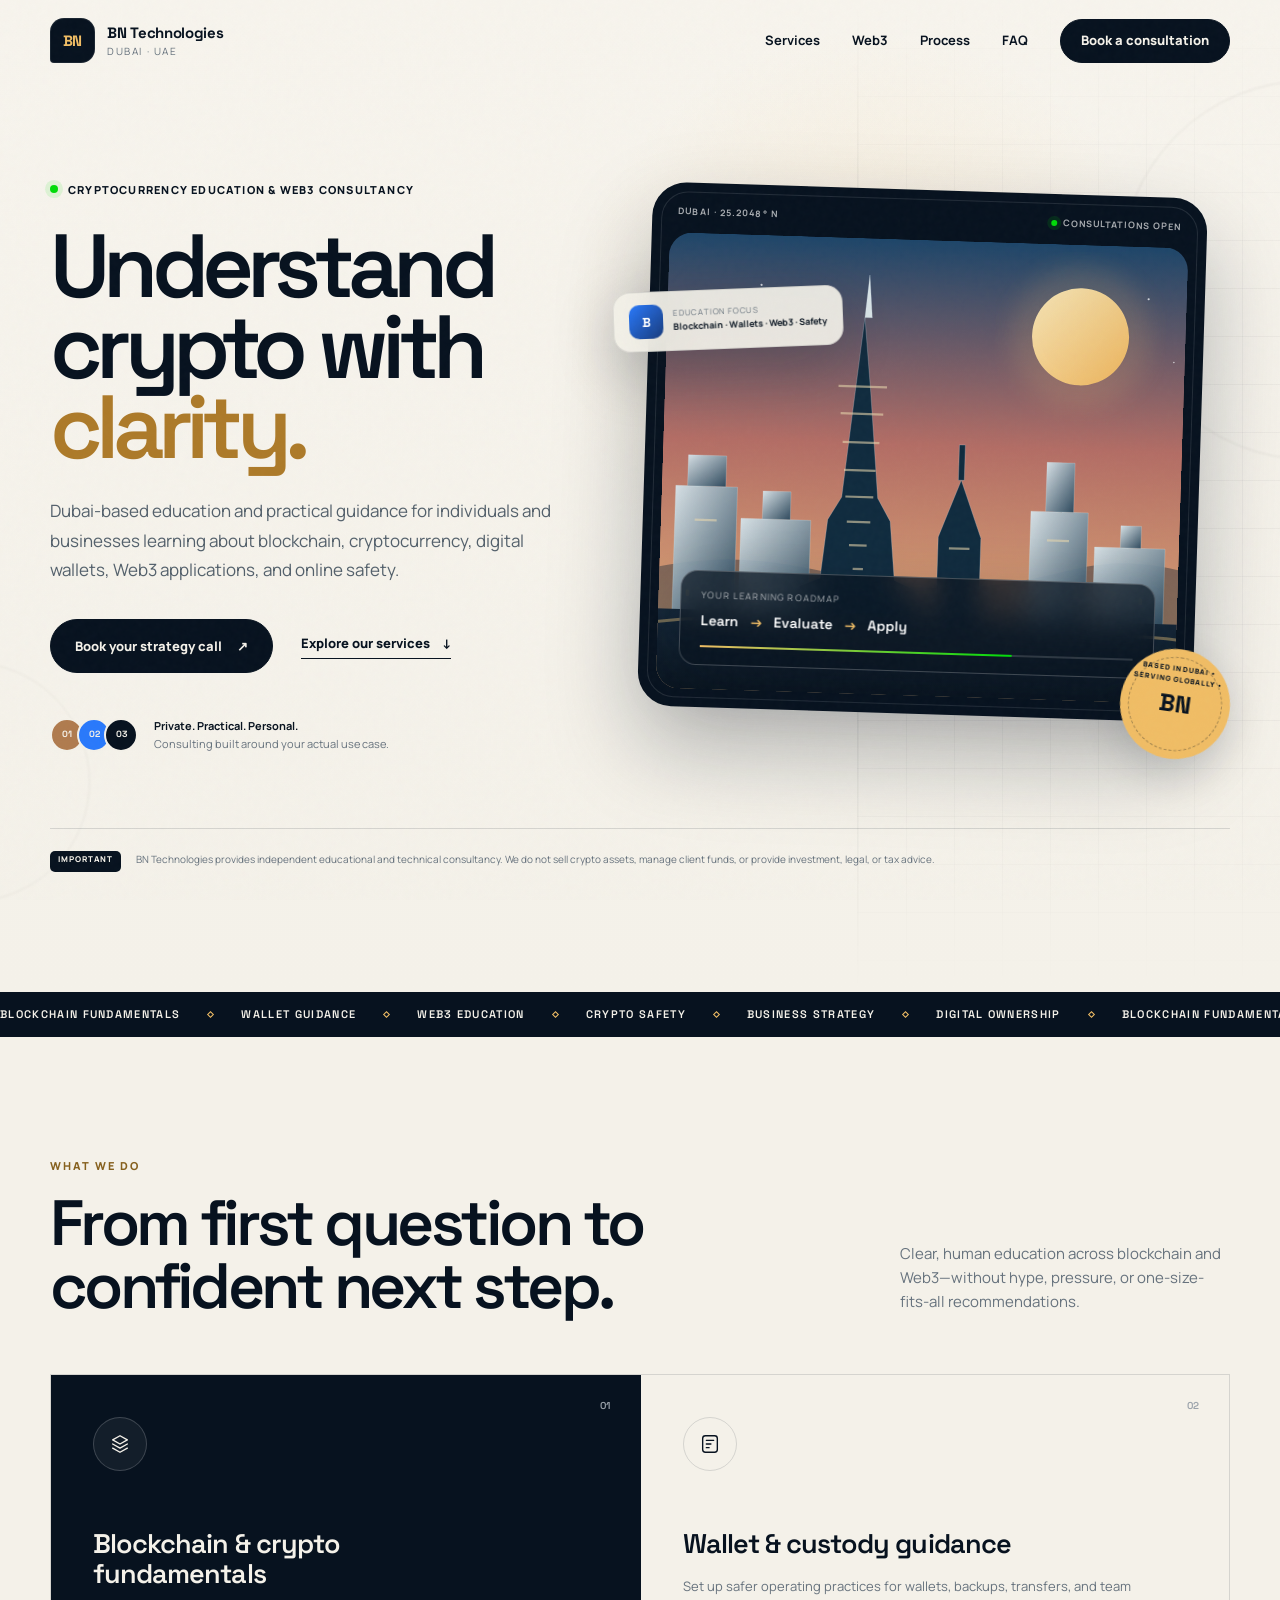
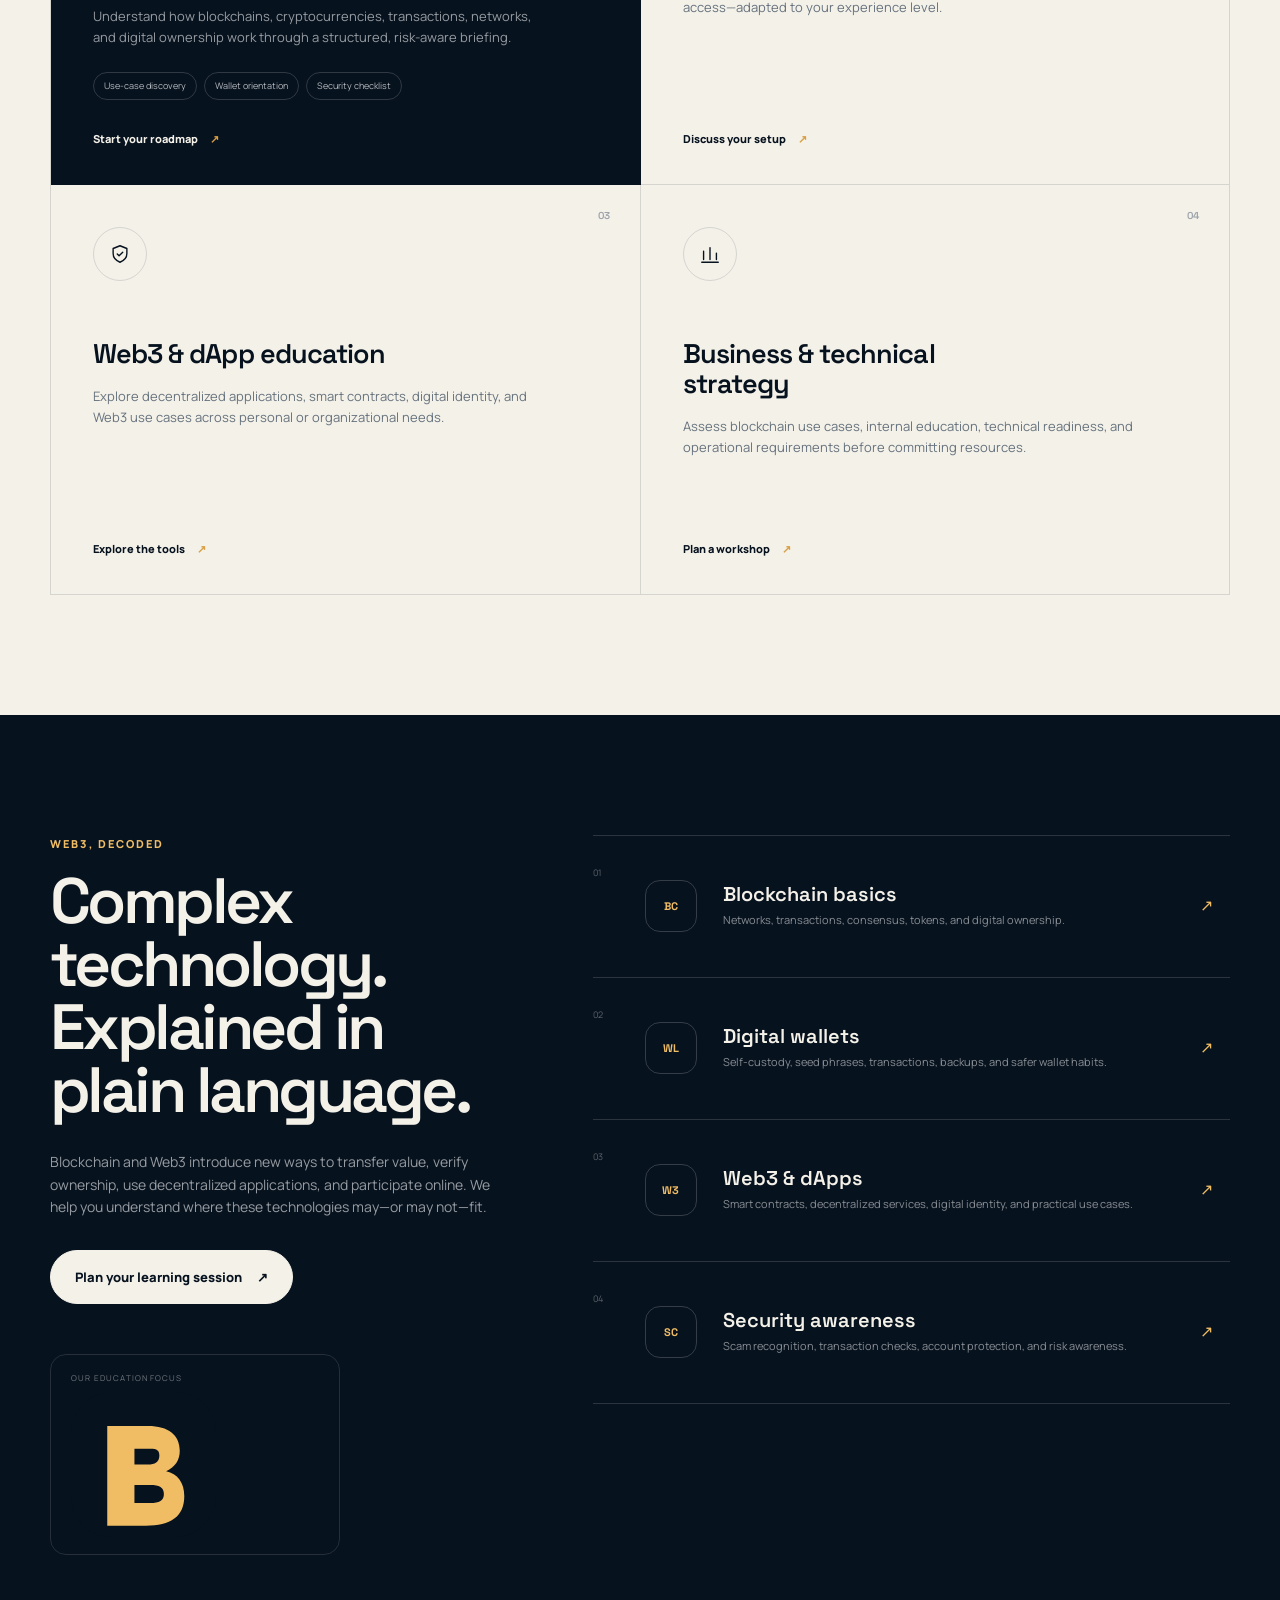
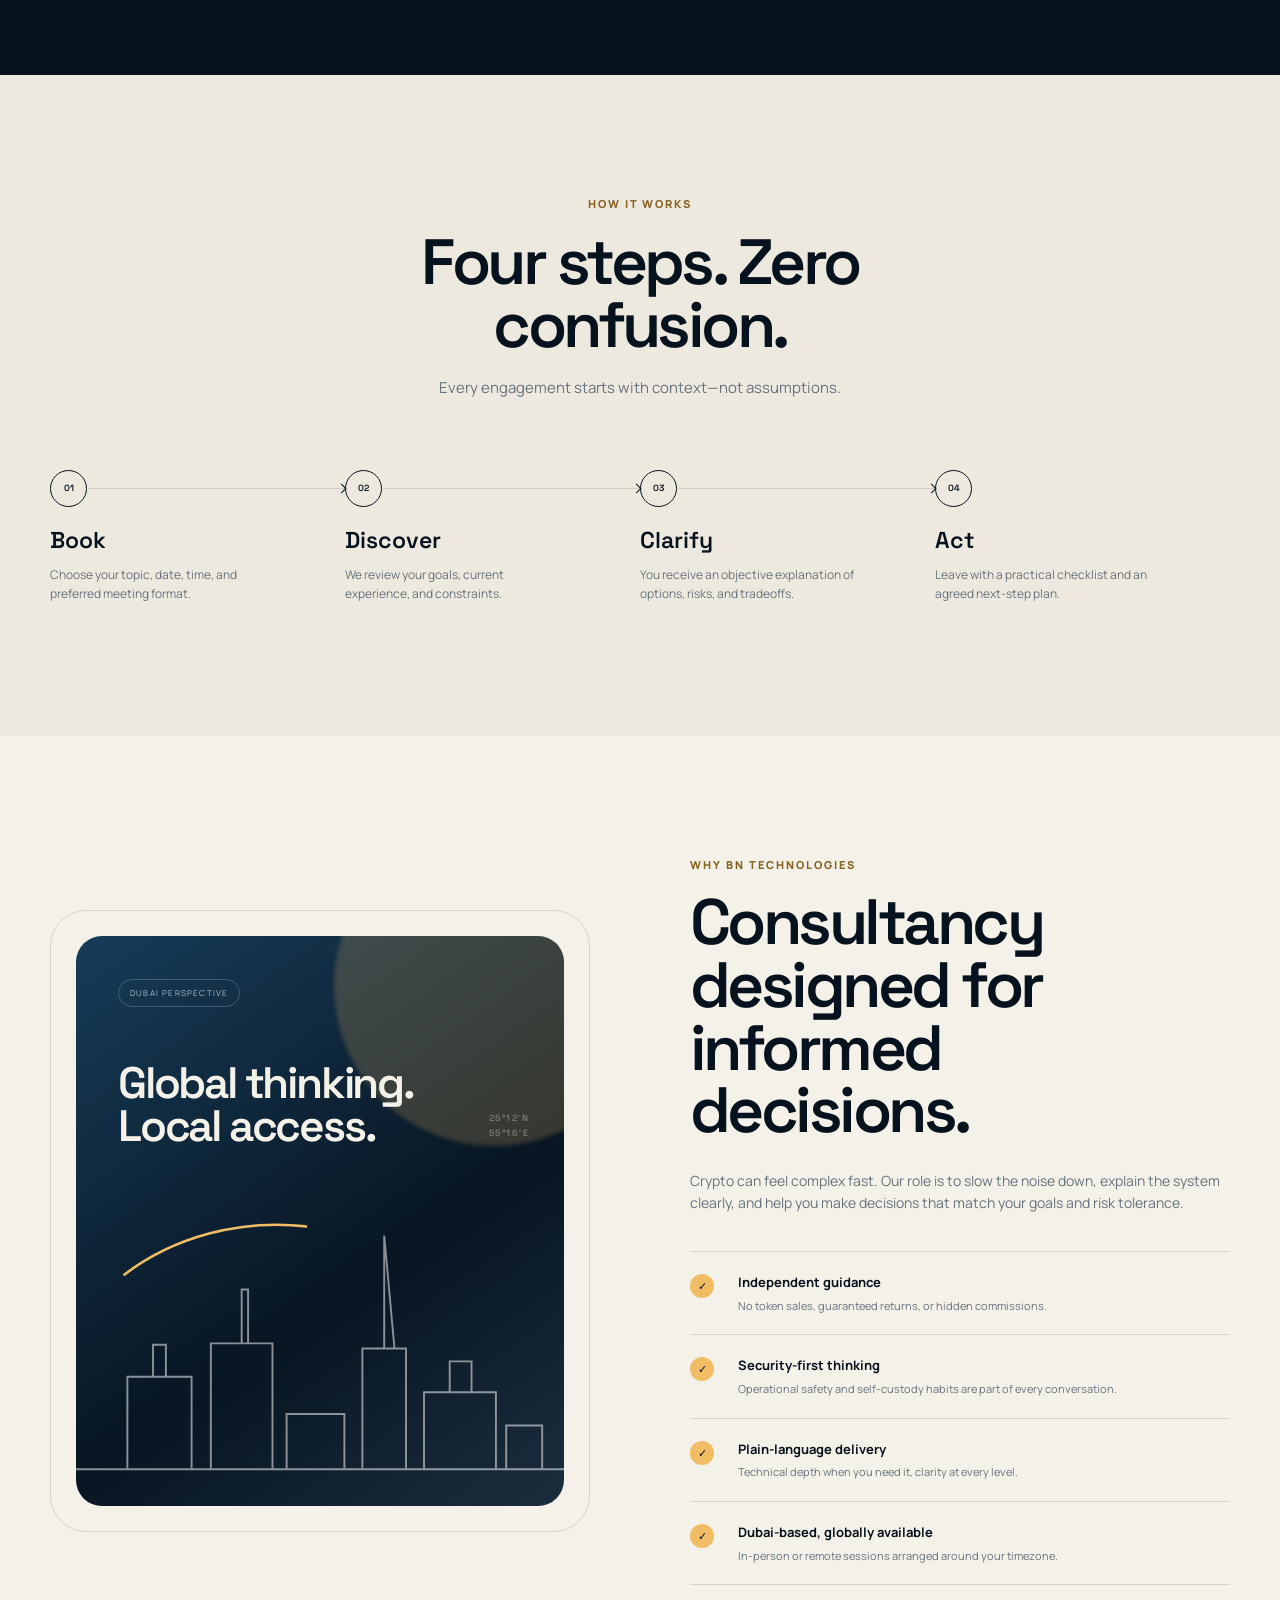
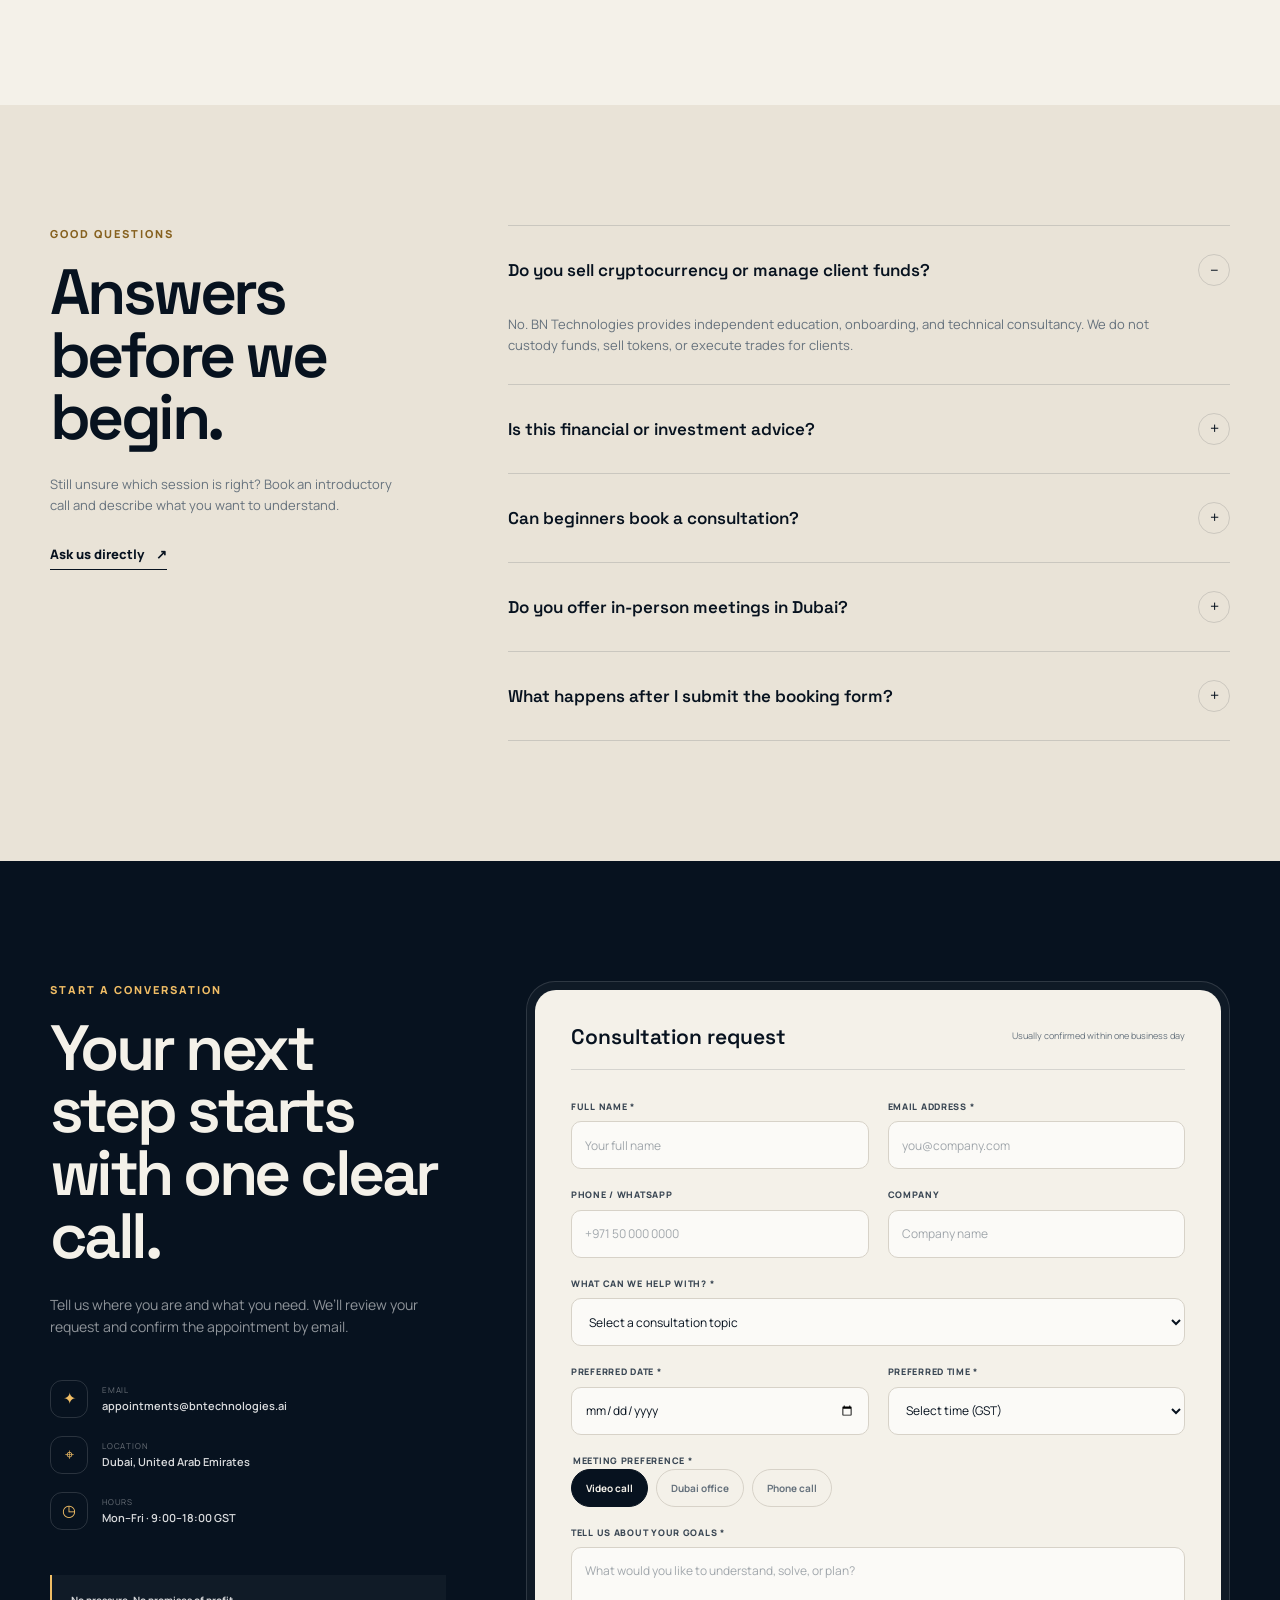
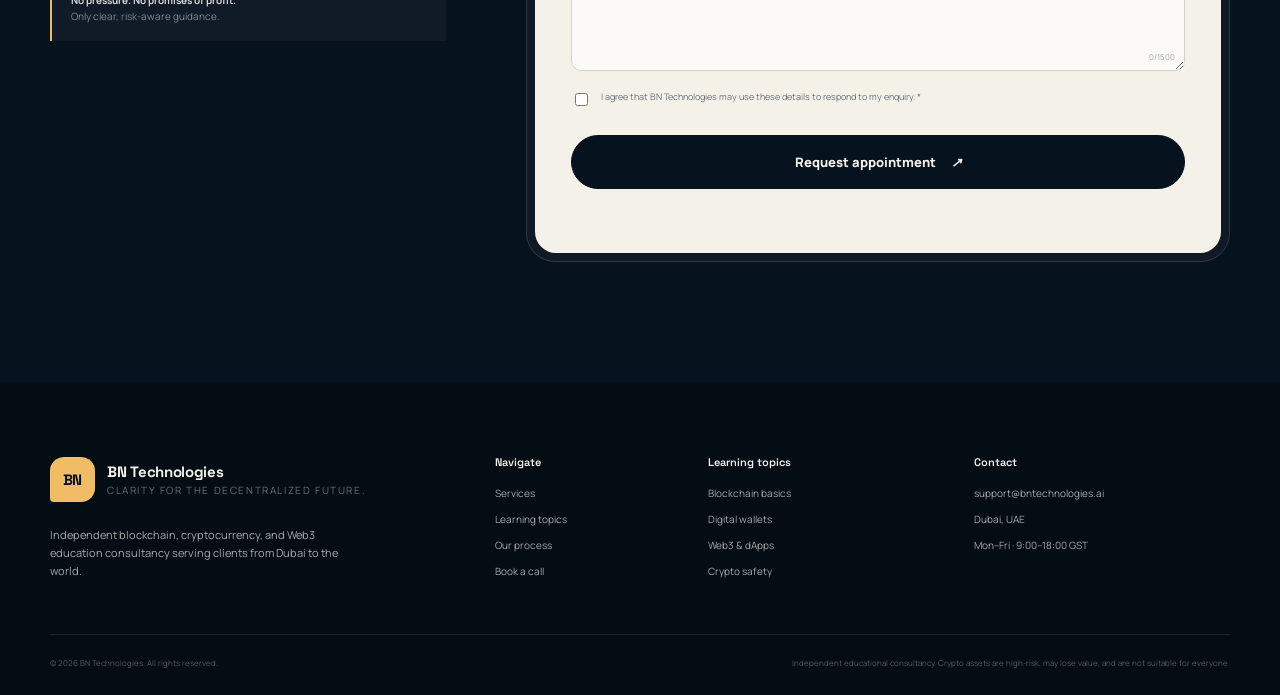
==== commit 1bf01812: "Update index.html" ====
--- a/index.html
+++ b/index.html
@@ -264,7 +264,7 @@
 
         <div class="booking-form-wrap reveal reveal-delay">
           <form class="booking-form" id="booking-form" action="https://api.web3forms.com/submit" method="post">
-            <input type="hidden" name="access_key" value="YOUR_WEB3FORMS_ACCESS_KEY">
+            <input type="hidden" name="access_key" value="9438de76-f9cb-4de2-8add-85bbb096e782">
             <input type="hidden" name="subject" value="New BN Technologies consultation request">
             <input type="hidden" name="from_name" value="BN Technologies Website">
             <div class="form-heading"><span>Consultation request</span><small>Usually confirmed within one business day</small></div>
@@ -297,7 +297,7 @@
       </div>
       <div class="footer-links"><strong>Navigate</strong><a href="#services">Services</a><a href="#ecosystem">Learning topics</a><a href="#process">Our process</a><a href="#book">Book a call</a></div>
       <div class="footer-links"><strong>Learning topics</strong><a href="#ecosystem">Blockchain basics</a><a href="#ecosystem">Digital wallets</a><a href="#ecosystem">Web3 & dApps</a><a href="#ecosystem">Crypto safety</a></div>
-      <div class="footer-links"><strong>Contact</strong><a href="mailto:appointments@bntechnologies.ai">appointments@bntechnologies.ai</a><span>Dubai, UAE</span><span>Mon–Fri · 9:00–18:00 GST</span></div>
+      <div class="footer-links"><strong>Contact</strong><a href="mailto:support@bntechnologies.ai.ai">support@bntechnologies.ai</a><span>Dubai, UAE</span><span>Mon–Fri · 9:00–18:00 GST</span></div>
     </div>
     <div class="container footer-legal">
       <p>© <span id="current-year">2026</span> BN Technologies. All rights reserved.</p>
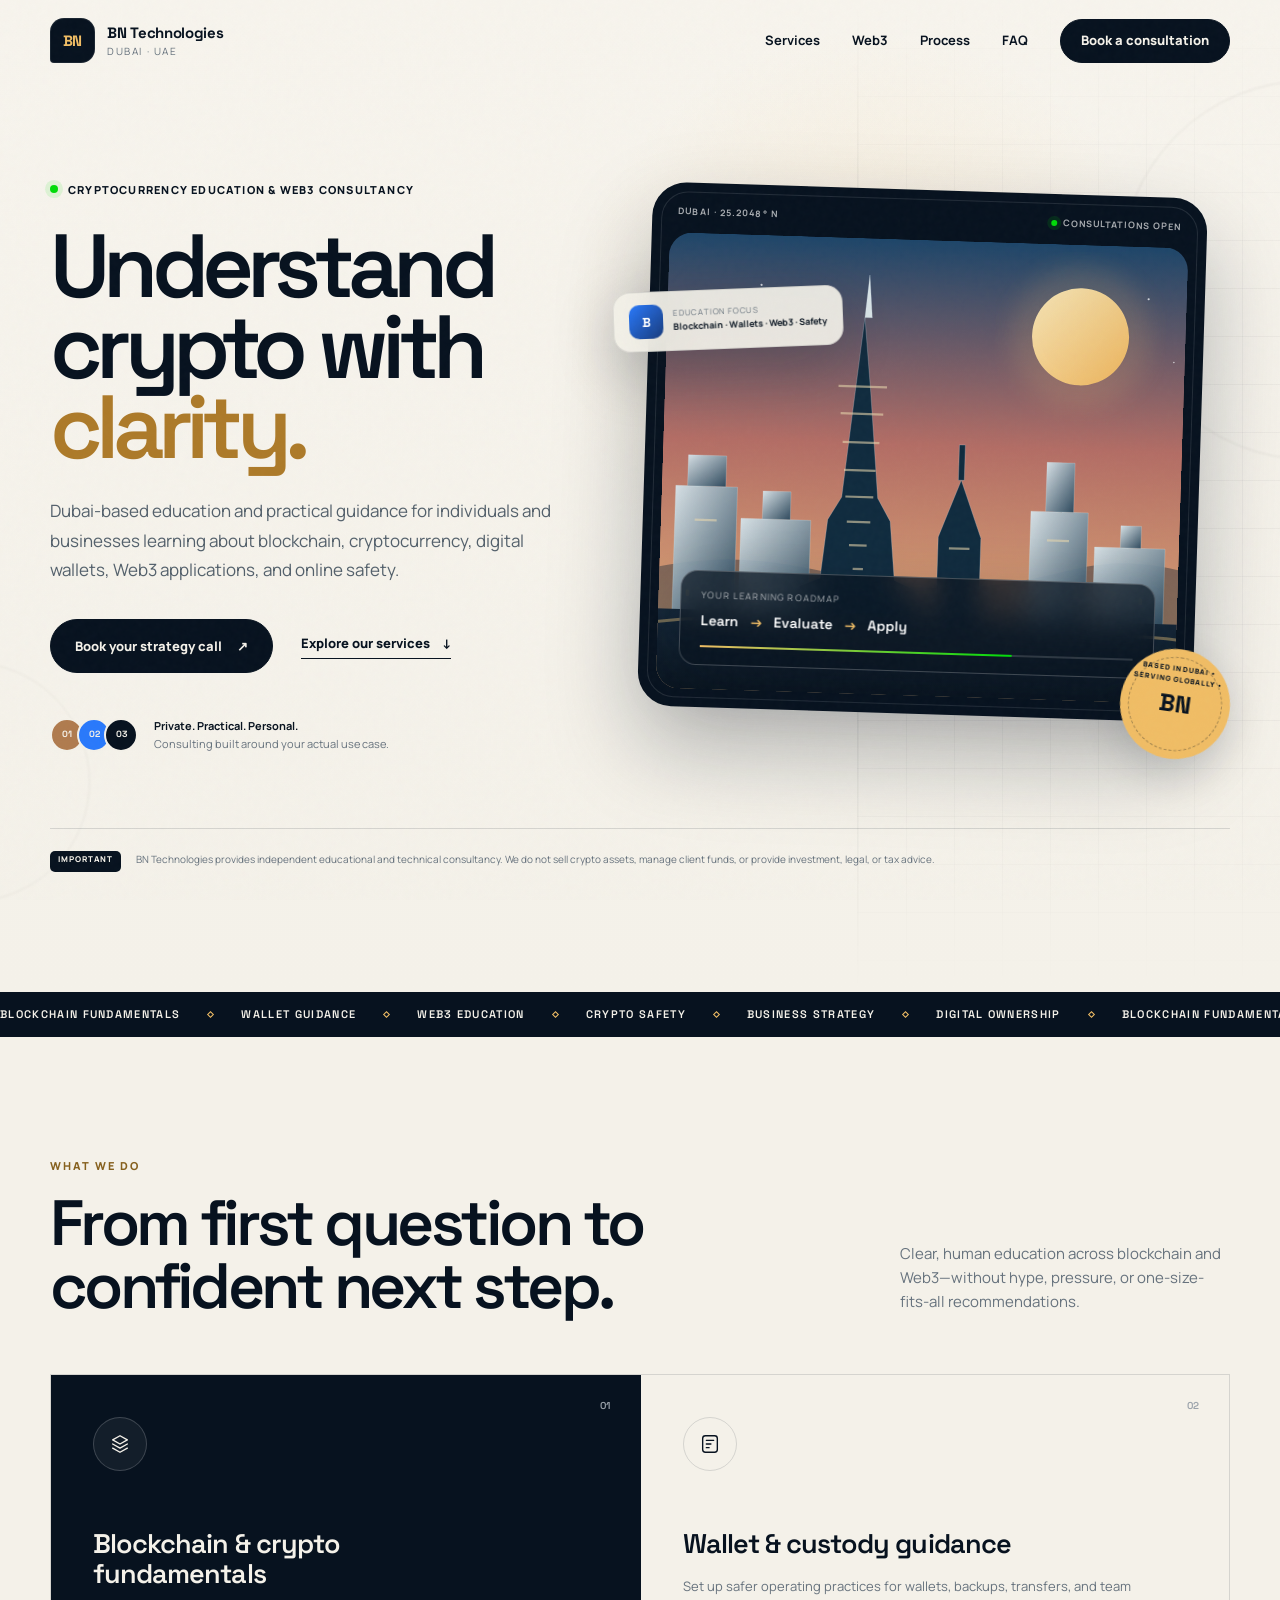
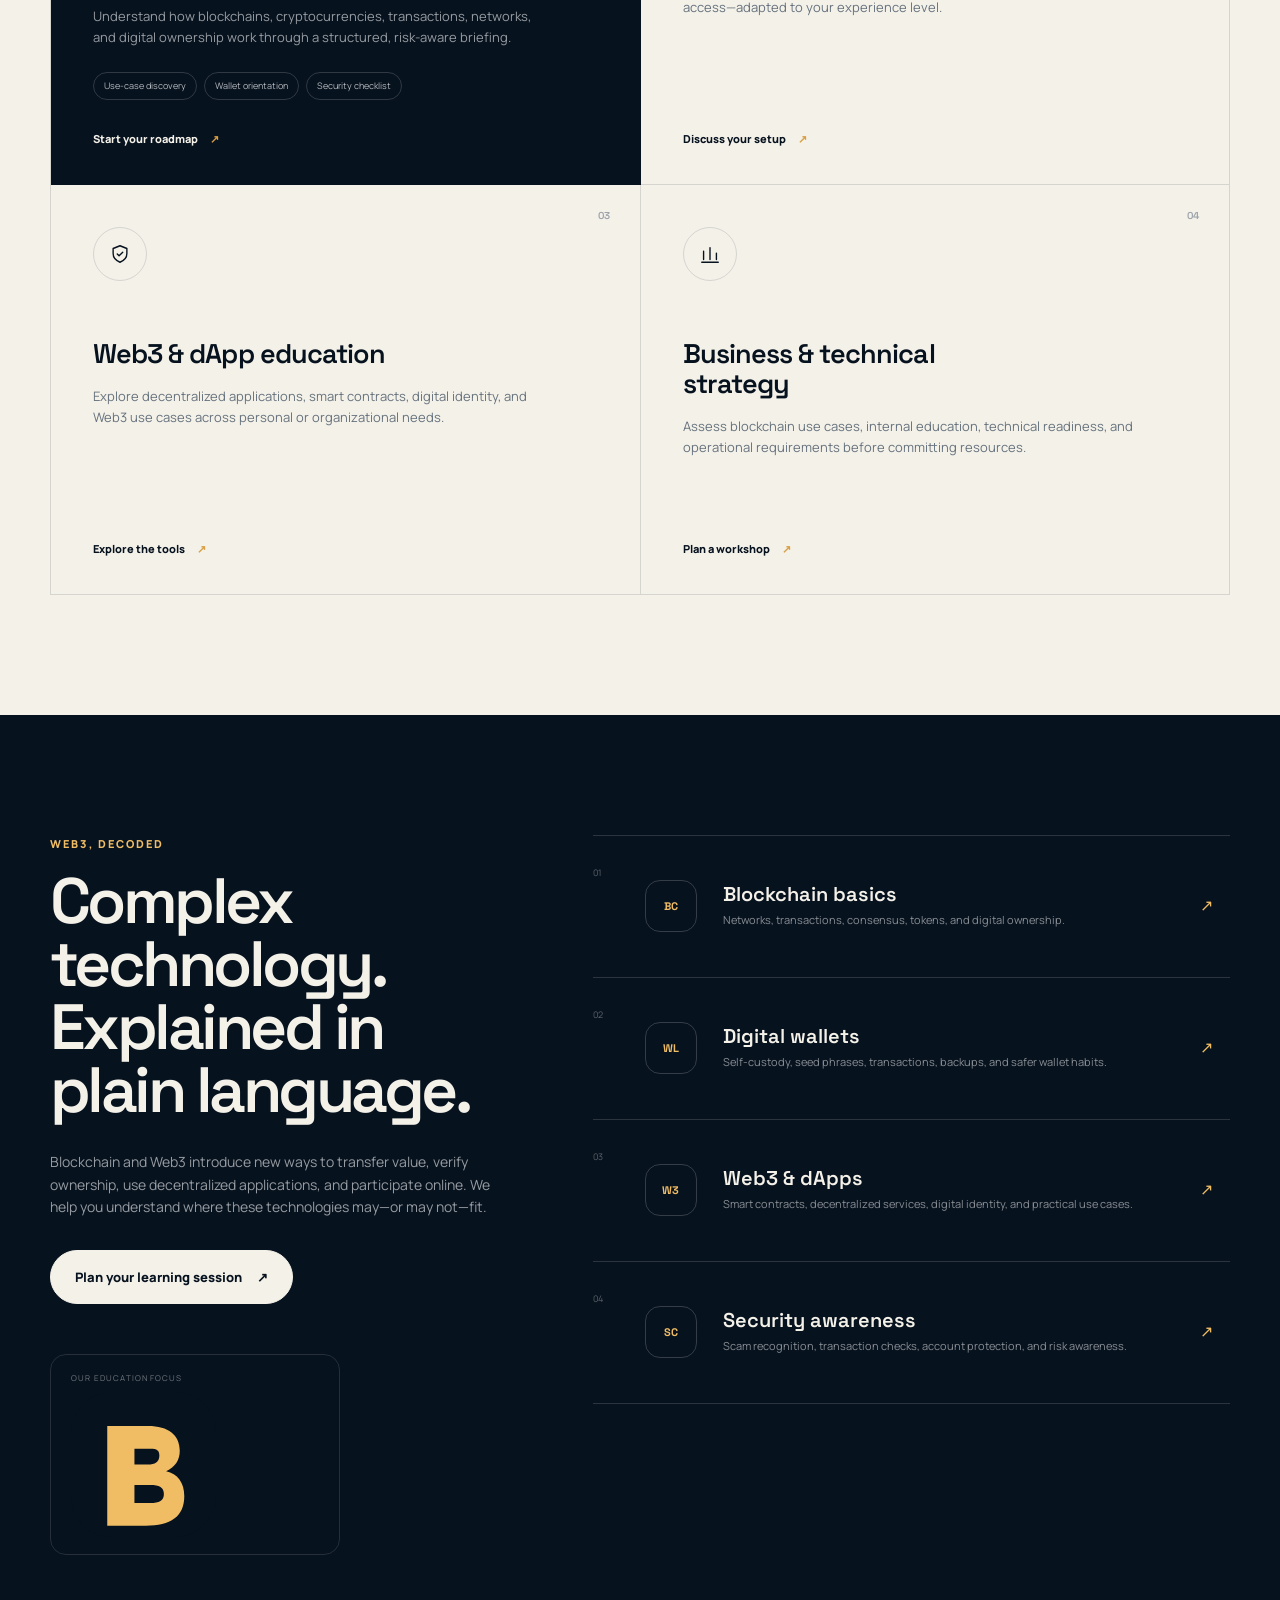
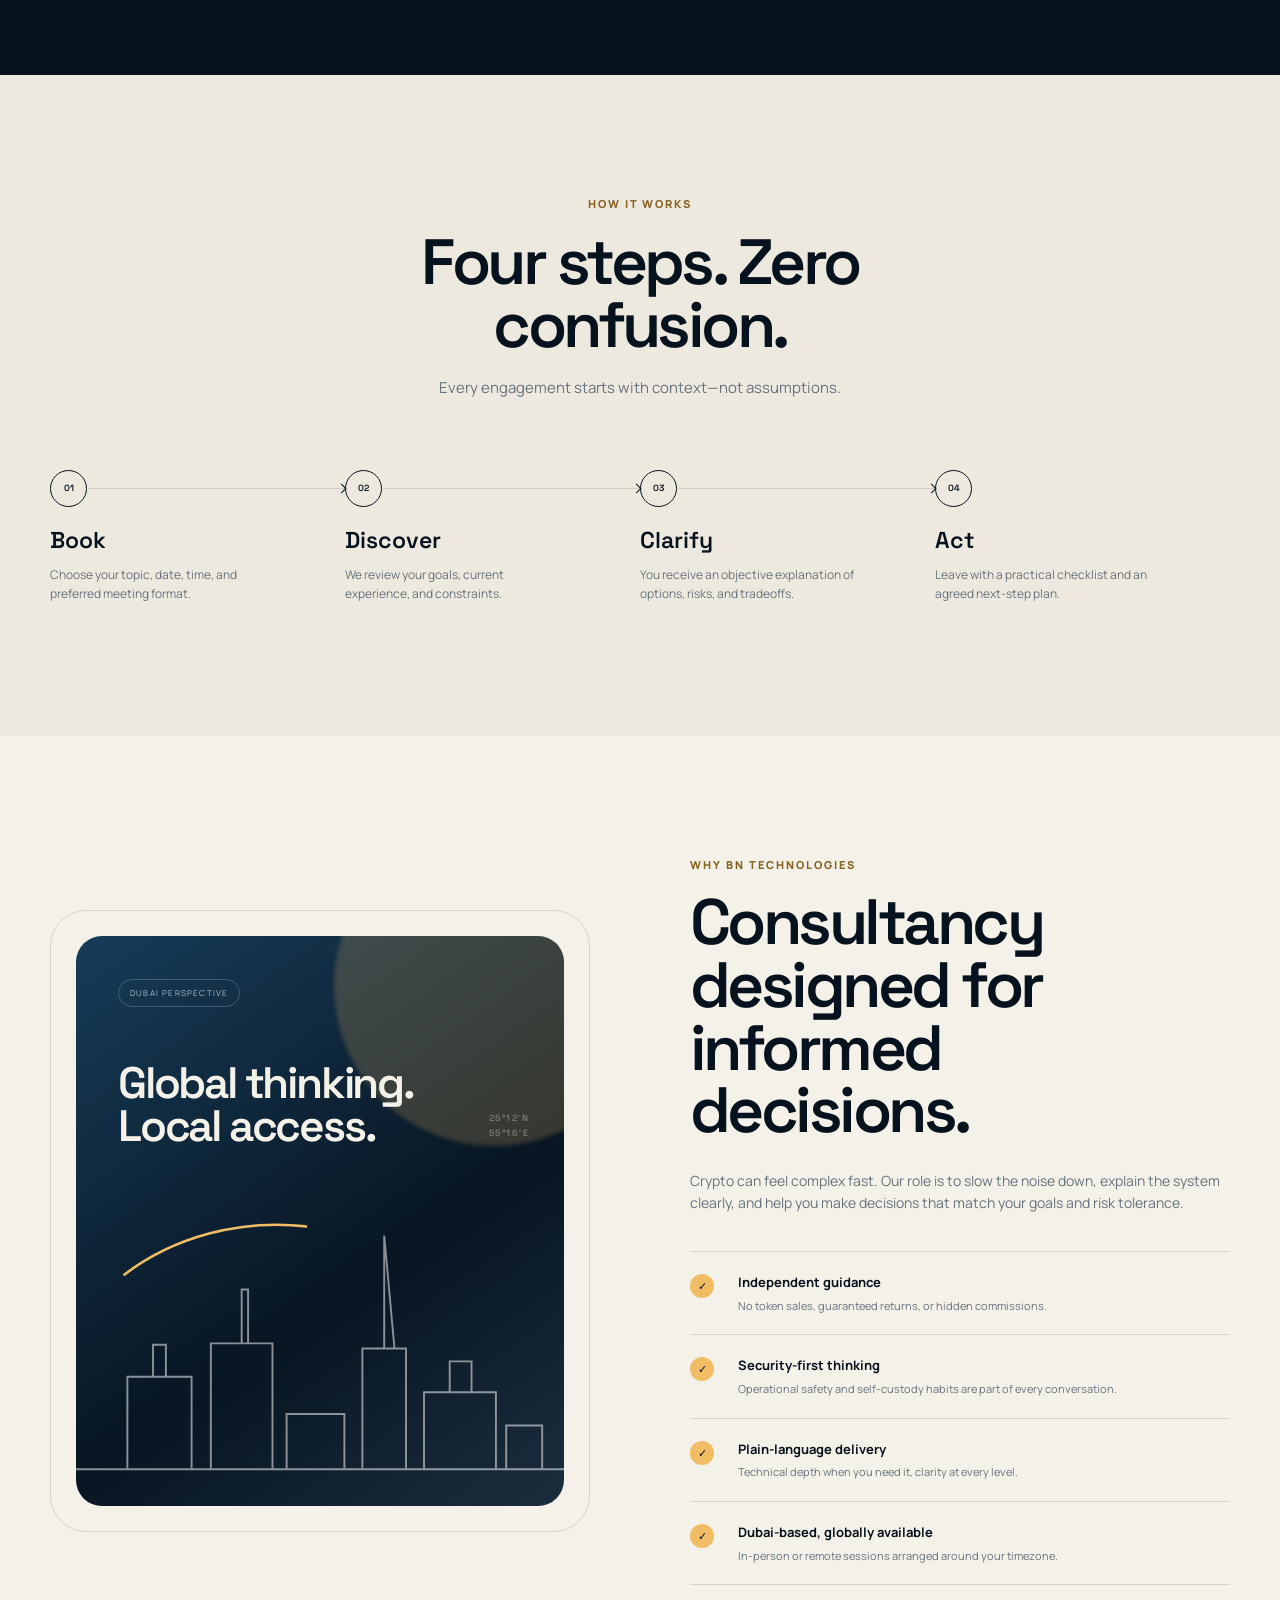
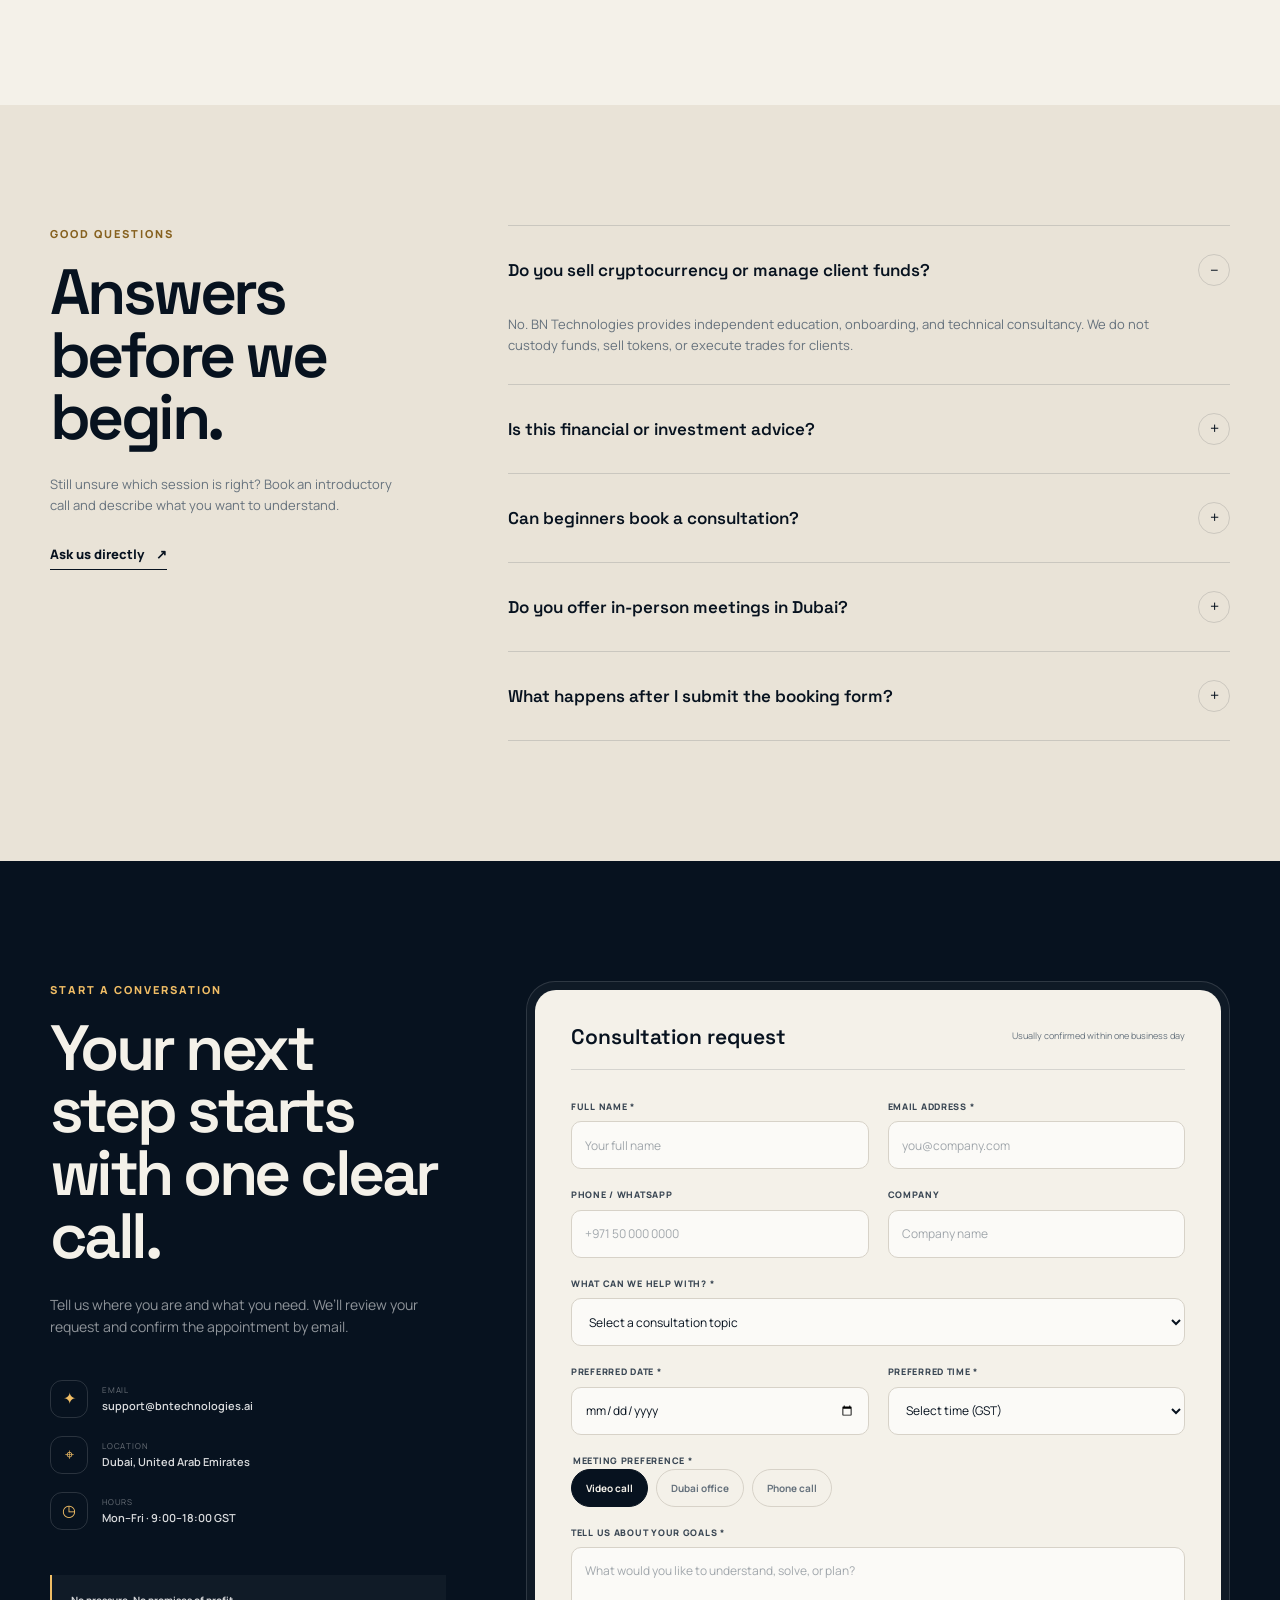
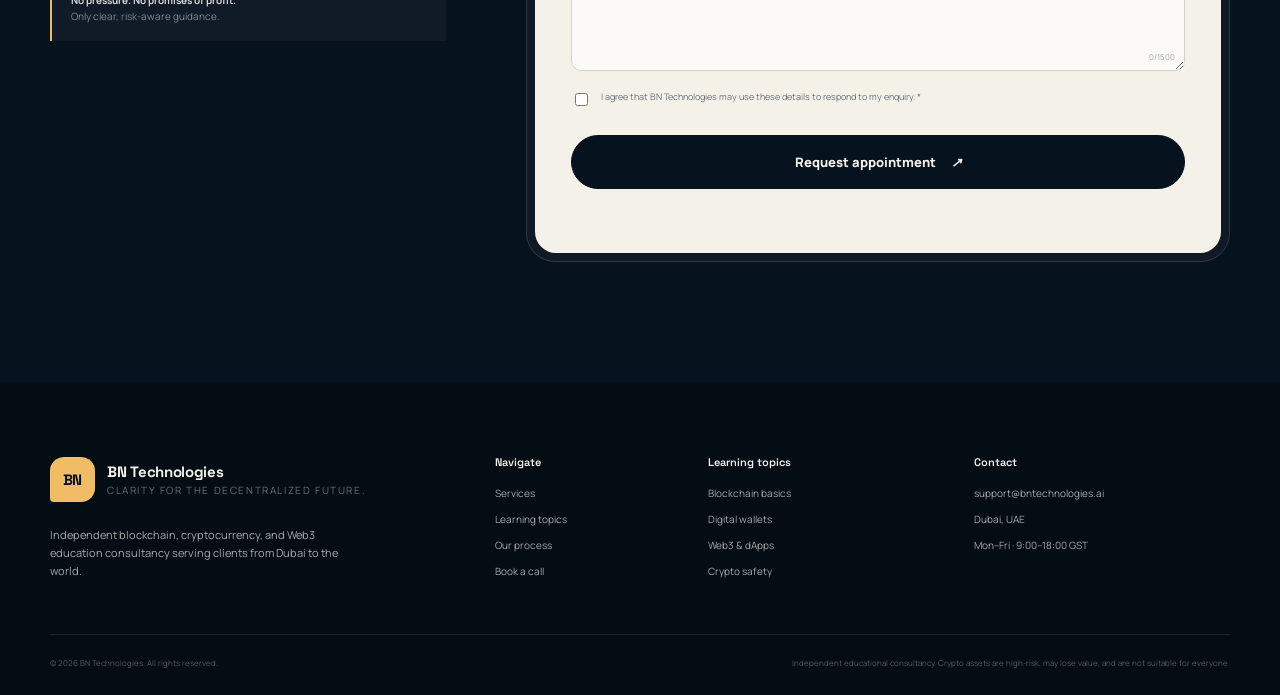
==== commit ef1da498: "Update index.html" ====
--- a/index.html
+++ b/index.html
@@ -255,7 +255,7 @@
           <h2>Your next step starts with one clear call.</h2>
           <p>Tell us where you are and what you need. We’ll review your request and confirm the appointment by email.</p>
           <div class="booking-contact">
-            <div><span aria-hidden="true">✦</span><p><small>Email</small><a href="mailto:appointments@bntechnologies.ai">appointments@bntechnologies.ai</a></p></div>
+            <div><span aria-hidden="true">✦</span><p><small>Email</small><a href="mailto:support@bntechnologies.ai">support@bntechnologies.ai</a></p></div>
             <div><span aria-hidden="true">⌖</span><p><small>Location</small><strong>Dubai, United Arab Emirates</strong></p></div>
             <div><span aria-hidden="true">◷</span><p><small>Hours</small><strong>Mon–Fri · 9:00–18:00 GST</strong></p></div>
           </div>
